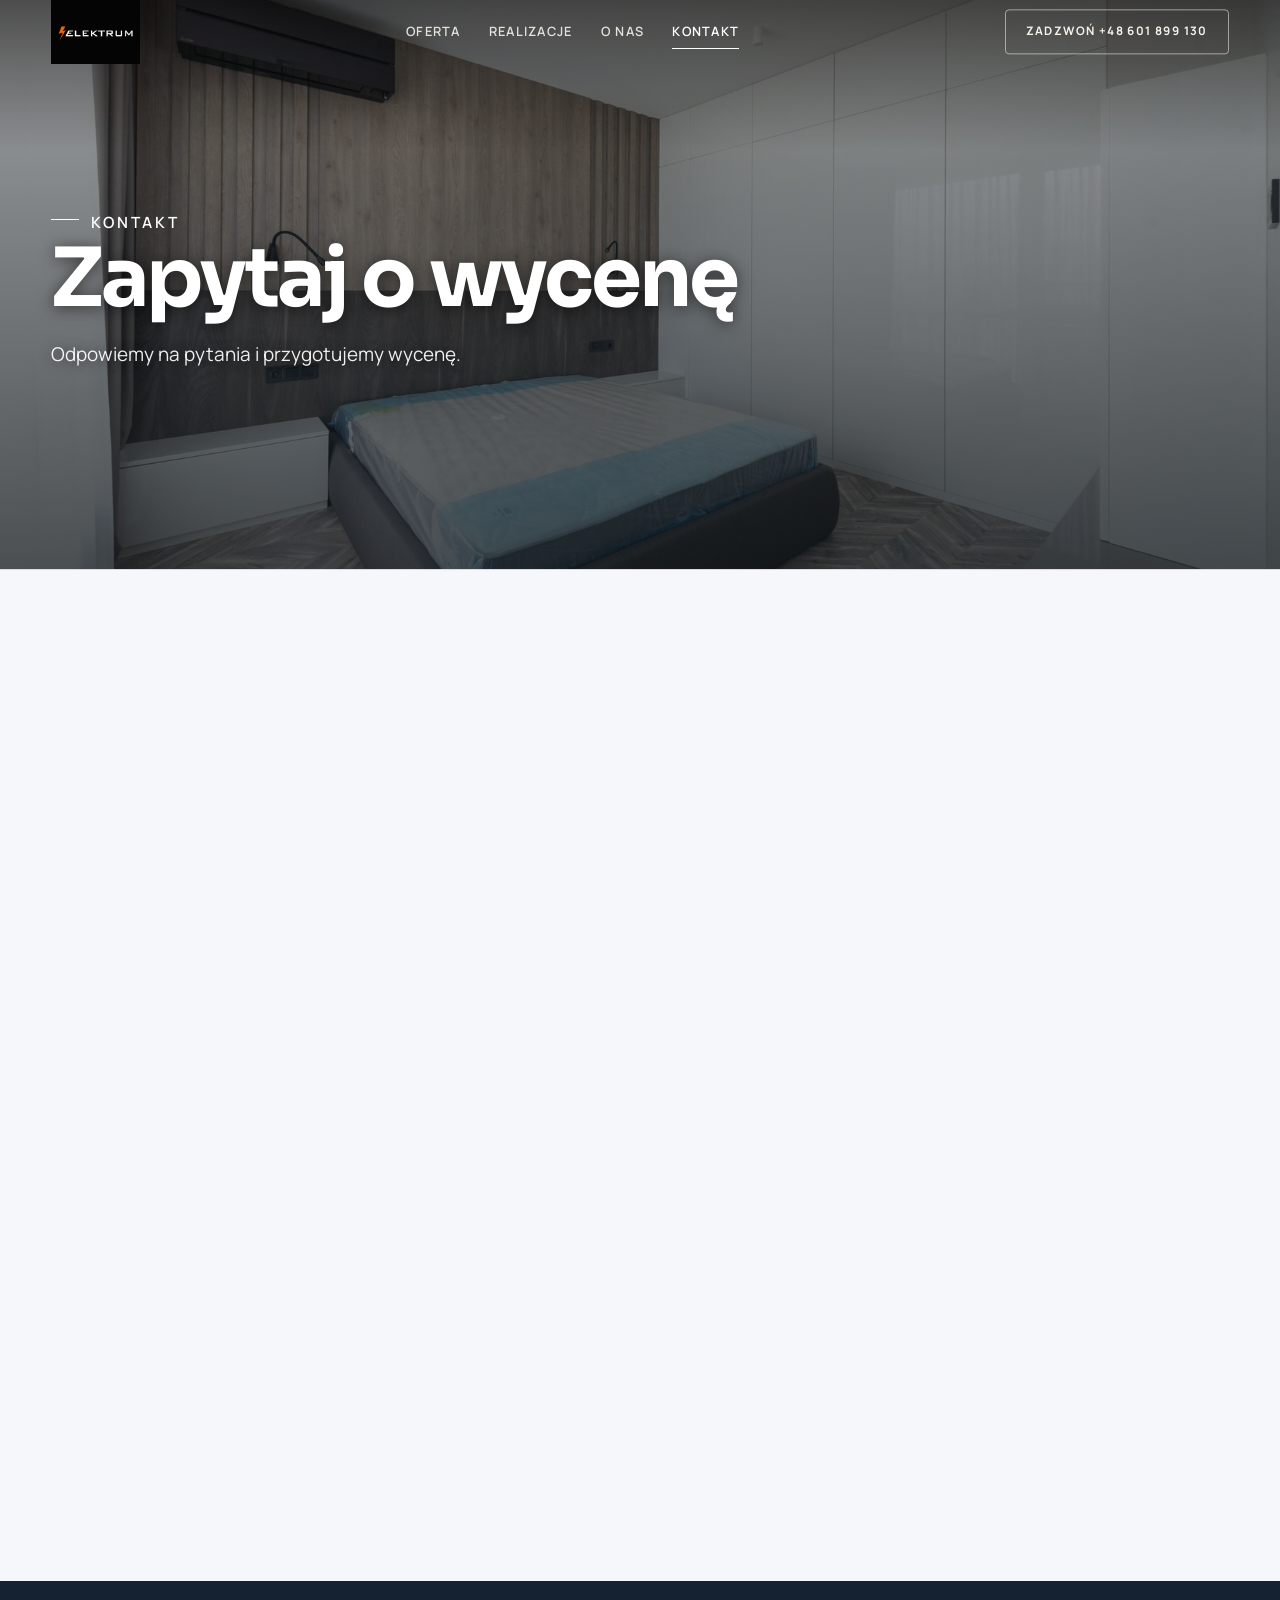
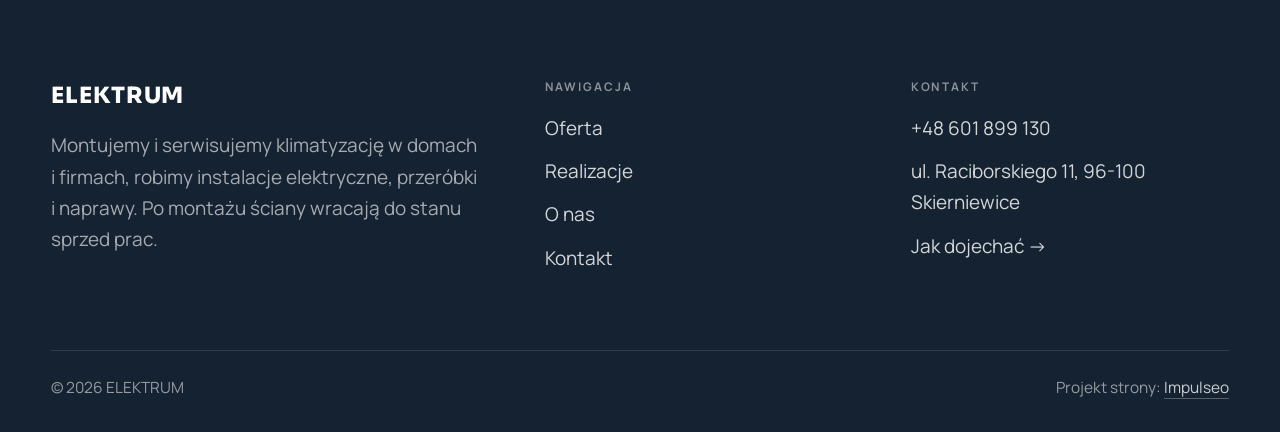
==== kontakt.html @ 2ae84f82 "Strona demo: elektrum" ====
<!DOCTYPE html>
<html lang="pl">
<head>
<meta charset="UTF-8">
<meta name="viewport" content="width=device-width, initial-scale=1.0">
<title>Kontakt - ELEKTRUM</title>
<meta name="description" content="Kontakt ELEKTRUM - ul. Raciborskiego 11, 96-100 Skierniewice">
<link rel="canonical" href="https://kris20032.github.io/elektrum/kontakt.html">
<meta name="robots" content="noindex, nofollow">
<meta property="og:type" content="website">
<meta property="og:locale" content="pl_PL">
<meta property="og:site_name" content="ELEKTRUM">
<meta property="og:title" content="Kontakt - ELEKTRUM">
<meta property="og:description" content="Kontakt ELEKTRUM - ul. Raciborskiego 11, 96-100 Skierniewice">
<meta property="og:url" content="https://kris20032.github.io/elektrum/kontakt.html">
<meta property="og:image" content="https://kris20032.github.io/elektrum/img/og.jpg">
<meta property="og:image:width" content="1200">
<meta property="og:image:height" content="630">
<meta name="twitter:card" content="summary_large_image">
<link rel="preconnect" href="https://fonts.googleapis.com">
<link rel="preconnect" href="https://fonts.gstatic.com" crossorigin>
<link href="https://fonts.googleapis.com/css2?family=Sora:wght@600;700;800&family=Manrope:wght@400;500;600&display=swap" rel="stylesheet">
<link rel="stylesheet" href="assets/styles.css?v=295d6cc1">
</head>
<body>

<header class="nav">
  <div class="wrap nav-inner">
    <a class="brand brand-has-logo" href="index.html"><img class="brand-logo" src="img/logo.png" alt="ELEKTRUM" width="558" height="400" decoding="async"></a>
    <nav class="nav-links">
      <a href="oferta.html">Oferta</a>
      <a href="realizacje.html">Realizacje</a>
      <a href="o-nas.html">O nas</a>
      <a href="kontakt.html" class="active" aria-current="page">Kontakt</a>
      <a href="tel:+48601899130" class="btn btn-accent">Zadzwoń +48 601 899 130</a>
    </nav>
    <button class="nav-toggle" aria-label="Menu"><span></span><span></span><span></span></button>
  </div>
</header>

<main>
<section class="pagehead">
  <img src="img/g7.jpg" alt="ELEKTRUM - Zapytaj o wycenę" width="1800" height="1201" decoding="async">
  <div class="wrap">
    <span class="eyebrow">Kontakt</span>
    <h1>Zapytaj o wycenę</h1>
    <p>Odpowiemy na pytania i przygotujemy wycenę.</p>
  </div>
</section>
<section>
  <div class="wrap contact-grid">
    <div class="reveal">
      <span class="eyebrow">Dane kontaktowe</span>
      <h2 style="margin:var(--space-4) 0 var(--space-6)">ELEKTRUM</h2>
      <div class="info-list">
        <div class="info-row"><div class="ic"><svg class="ico-tel" width="16" height="16" viewBox="0 0 24 24" fill="none" aria-hidden="true"><path d="M6.6 10.8a15.5 15.5 0 0 0 6.6 6.6l2.2-2.2a1 1 0 0 1 1-.24 11.4 11.4 0 0 0 3.6.58 1 1 0 0 1 1 1V20a1 1 0 0 1-1 1A17 17 0 0 1 3 4a1 1 0 0 1 1-1h3.5a1 1 0 0 1 1 1c0 1.25.2 2.46.58 3.6a1 1 0 0 1-.25 1l-2.23 2.2Z" fill="currentColor"/></svg></div><div><div class="lbl">Telefon</div><a class="val" href="tel:+48601899130">+48 601 899 130</a></div></div>
        <div class="info-row"><div class="ic"><svg class="ico-pin" width="16" height="16" viewBox="0 0 24 24" fill="none" aria-hidden="true"><path d="M12 21s7-6.1 7-11.5A7 7 0 0 0 5 9.5C5 14.9 12 21 12 21Z" stroke="currentColor" stroke-width="1.6" fill="none"/><circle cx="12" cy="9.5" r="2.4" fill="currentColor"/></svg></div><div><div class="lbl">Adres</div><div class="val">ul. Raciborskiego 11, 96-100 Skierniewice</div></div></div>
      </div>
    </div>
    <div class="reveal">
      <div class="form">
        <h3 style="margin-bottom:var(--space-4)">Najszybciej telefonicznie</h3>
        <p class="muted" style="margin-bottom:var(--space-5)">Zadzwoń, opisz pomysł, a my powiemy, co i jak. Bez zobowiązań.</p>
        <a href="tel:+48601899130" class="btn btn-accent" style="justify-content:center">Zadzwoń: +48 601 899 130 <span class="arr">→</span></a>
      </div>
    </div>
  </div>
</section>
<section style="padding-top:0">
  <div class="wrap reveal">
    <iframe class="map" title="ELEKTRUM - Skierniewice" src="https://maps.google.com/maps?q=51.9411383%2C20.1467806&z=15&output=embed" loading="lazy" referrerpolicy="no-referrer-when-downgrade"></iframe>
  </div>
</section>
</main>

<footer>
  <div class="wrap">
    <div class="foot-grid">
      <div class="foot-brand">
        <div class="name">ELEKTRUM</div>
        <p>Montujemy i serwisujemy klimatyzację w domach i firmach, robimy instalacje elektryczne, przeróbki i naprawy. Po montażu ściany wracają do stanu sprzed prac.</p>
      </div>
      <div class="foot-col">
        <h4>Nawigacja</h4>
        <a href="oferta.html">Oferta</a>
        <a href="realizacje.html">Realizacje</a>
        <a href="o-nas.html">O nas</a>
        <a href="kontakt.html">Kontakt</a>
      </div>
      <div class="foot-col">
        <h4>Kontakt</h4>
        <a href="tel:+48601899130">+48 601 899 130</a>
        <p>ul. Raciborskiego 11, 96-100 Skierniewice</p>
        <a href="https://maps.google.com/?cid=10066918121127528012&g_mp=CiVnb29nbGUubWFwcy5wbGFjZXMudjEuUGxhY2VzLkdldFBsYWNlEAIYBCAA" target="_blank" rel="noopener">Jak dojechać →</a>
      </div>
    </div>
    <div class="foot-bot">
      <span>© 2026 ELEKTRUM</span>
      <span>Projekt strony: <a class="foot-credit" href="https://impulseo.pl" target="_blank" rel="noopener">Impulseo</a></span>
    </div>
  </div>
</footer>
<div class="sticky-call"><a class="sc-call" href="tel:+48601899130"><svg class="ico-tel" width="16" height="16" viewBox="0 0 24 24" fill="none" aria-hidden="true"><path d="M6.6 10.8a15.5 15.5 0 0 0 6.6 6.6l2.2-2.2a1 1 0 0 1 1-.24 11.4 11.4 0 0 0 3.6.58 1 1 0 0 1 1 1V20a1 1 0 0 1-1 1A17 17 0 0 1 3 4a1 1 0 0 1 1-1h3.5a1 1 0 0 1 1 1c0 1.25.2 2.46.58 3.6a1 1 0 0 1-.25 1l-2.23 2.2Z" fill="currentColor"/></svg> Zadzwoń</a><a class="sc-quote" href="kontakt.html">Umów wycenę</a></div>
<div class="demo-wazne" data-do="2026-10-22" data-cykl="3" hidden><svg class="dw-ico" width="13" height="13" viewBox="0 0 24 24" fill="none" aria-hidden="true"><circle cx="12" cy="12" r="8.6" stroke="currentColor" stroke-width="1.8"/><path d="M12 7.2V12l3.3 2" stroke="currentColor" stroke-width="1.8" stroke-linecap="round"/></svg><span class="dw-txt"></span></div>

<script src="assets/main.js"></script>
</body>
</html>
---- assets/styles.css ----
/* ============================================================
   STOLBASZ — premium, architektoniczny B2B fit-out
   Jasna paleta, zero brązu. System wg premium-web-craft.
   Projekt strony: Impulseo (impulseo.pl)
   ============================================================ */

:root{
  /* PALETA — jasna, architektoniczna, chłodna */
  --paper:#f5f7fa;          /* główne tło */
  --paper-2:#e7edf3;        /* sekcje alternatywne (chłodny jasny szary) */
  --paper-3:#e7edf3;        /* delikatne wypełnienia */
  --ink:#142231;            /* tekst główny — chłodny grafit */
  --ink-soft:#2c3e52;       /* nagłówki drugorzędne */
  --muted:#697785;          /* tekst poboczny */
  --line:rgba(20,34,49,.12);/* hairline */
  --accent:#e8a00c;         /* stonowany petrol-slate — jedyny akcent */
  --accent-d:#c47f06;
  --accent-soft:rgba(232,160,12,.10);
  --dark:#142231;           /* sekcje ciemne (stopka/CTA) */

  /* HOVER ZDJĘĆ — JEDEN standard dla całego silnika (decyzja K. 04.08.2026, artefakt z wariantami).
     AKTUALNE (K.+Szymon 09.08.2026, wybór z artefaktu 6 wariantów): zoom 1.05 przy 1.4s -
     przy tak długim czasie mocniejszy kadr NIE skacze, tylko „oddycha". Poprzedni standard
     (1.02 / .55s z 04.08) odbierany jako dynamiczny i szybki.
     Spoczynek lekko przygaszony, ale TYLKO tam, gdzie jest mysz (@media hover:hover) —
     na telefonie zdjęcia zostają w pełnej jasności. */
  --img-zoom:1.05;                   /* K.+Szymon 09.08: wariant F z artefaktu porównawczego */
  --img-rest:brightness(.95) saturate(.99);
  --img-hot:brightness(1.06) saturate(1.05);
  --img-dur:1.4s;                    /* K.+Szymon 09.08 (wariant F): powoli = elegancko */
  --img-ease:cubic-bezier(.16,.84,.44,1);  /* miękki ogon, efekt „oddychania" */

  /* ODSTĘPY — skala 4/8 */
  --space-1:4px; --space-2:8px; --space-3:12px; --space-4:16px; --space-5:24px;
  --space-6:32px; --space-7:48px; --space-8:64px; --space-9:96px; --space-10:128px;

  /* TYPOGRAFIA — fluid clamp() (skala podbita 16.07.2026: większe, czytelniejsze litery — uwaga Adama) */
  --text-sm:clamp(.9rem,.87rem + .12vw,1rem);
  --text-base:clamp(1.08rem,1.04rem + .18vw,1.2rem);
  --text-lg:clamp(1.24rem,1.15rem + .34vw,1.44rem);
  --text-h3:clamp(1.34rem,1.22rem + .55vw,1.66rem);
  --text-h2:clamp(2.1rem,1.66rem + 2.1vw,3.1rem);
  --text-h1:clamp(2.9rem,2.1rem + 4vw,5.1rem);

  /* PROMIENIE — architektoniczne, raczej ostre */
  --r-sm:3px; --r-md:6px; --r-lg:10px;

  /* RUCH */
  --ease:cubic-bezier(.25,.46,.45,.94); --dur:.24s;

  /* CIENIE — miękkie, warstwowe */
  --sh-sm:0 1px 2px rgba(16,24,32,.04), 0 2px 8px rgba(16,24,32,.05);
  --sh-md:0 2px 6px rgba(16,24,32,.05), 0 12px 28px -8px rgba(16,24,32,.12);
  --sh-lg:0 6px 14px rgba(16,24,32,.07), 0 26px 56px -18px rgba(16,24,32,.22);

  --hairline:1px solid var(--line);

  --font-display:'Sora','Manrope',sans-serif;
  --font-body:'Manrope',sans-serif;
}

*{box-sizing:border-box;margin:0;padding:0}
html{scroll-behavior:smooth}
body{
  font-family:var(--font-body);
  font-size:var(--text-base);
  line-height:1.65;
  color:var(--ink);
  background:var(--paper);
  -webkit-font-smoothing:antialiased;
  text-rendering:optimizeLegibility;
}
img{max-width:100%;height:auto;display:block}  /* height:auto = width/height z atrybutów trzyma proporcje (TOP#12) */
a{color:inherit;text-decoration:none}

.wrap{width:min(92%,1180px);margin-inline:auto}
section{padding-block:clamp(52px,6.5vw,96px)}

h1,h2,h3{font-family:var(--font-display);font-weight:700;line-height:1.08;letter-spacing:-.02em;color:var(--ink)}
h1{font-size:var(--text-h1);letter-spacing:-.035em}
h2{font-size:var(--text-h2);letter-spacing:-.025em}
h3{font-size:var(--text-h3)}
/* MIARA — długość wiersza. WCAG 2.2 SC 1.4.8: max 80 znaków; Butterick: 45–90.
   68ch daje realnie 72–78 znaków polskiego tekstu, czyli z zapasem pod granicą.
   Wcześniej limit miał TYLKO <p> — <li>, <blockquote> i <dd> nie miały żadnego,
   i to jedyny powód, dla którego 23 bloki na dwóch oddanych stronach jadą po
   83–106 znaków w wierszu (pomiar 07.08.2026, bramka `miara`).
   ⚠️ Listy i definicje ograniczamy TYLKO bez klasy: `ul`/`ol` z klasą to u nas
   układ (siatki kafli, menu), a nie tekst ciągły — tam miarę wyznacza układ. */
/* 60ch, nie 68ch (K. 10.08): po zmianie fontów na węższe kroje (DM Sans i spółka)
   w 68ch mieściło się ~90 znaków - bramka pikselowa słusznie zgłaszała przekroczenie
   granicy 80. Pomiar na żywej przeglądarce: 60ch = 90 znaków, 53ch = ~78 znaków, czyli normę WCAG 1.4.8. */
:root{ --miara:53ch }
p{max-width:min(100%,var(--miara))}
blockquote,
ul:not([class])>li, ol:not([class])>li,
dl:not([class])>dd{max-width:min(100%,var(--miara))}

/* ⚠️ Świadomie BEZ wyjątku `.tile p,.card p,.svc p{max-width:none}`, choć nasuwa się sam:
   te akapity BYŁY już ograniczone (stare `p{max-width:65ch}`), więc „wyjątek" nie odblokowałby
   niczego nowego — tylko ROZLUŹNIŁ stan sprzed zmiany na wszystkich demach naraz.
   `figcaption` żadna z reguł wyżej nie dotyczy, więc też nie potrzebuje zwolnienia. */

/* ŁAMANIE. `balance` wyrównuje długości wierszy w nagłówku, `pretty` pilnuje ostatniego
   wiersza akapitu, żeby nie został w nim jeden wyraz. Obsługiwane od Chrome 117 /
   Safari 17.5; starsze przeglądarki po prostu ignorują tę własność.
   `text-wrap:pretty` nie występowało dotąd ANI RAZ w silniku ani w repo klientów. */
h1,h2,h3,.lead,.lede{text-wrap:balance}
p,li,blockquote,dd{text-wrap:pretty}

.eyebrow{
  font-family:var(--font-body);
  font-size:var(--text-sm);
  font-weight:600;
  letter-spacing:.18em;
  text-transform:uppercase;
  color:var(--accent);
  display:inline-flex;align-items:center;gap:var(--space-3);
}
/* flex:none + margin-top = kreska trzyma się PIERWSZEJ linii. Wcześniej align-items:center
   centrowało ją względem całego bloku i przy zawinięciu (długi kicker typu
   „…WNĘTRZ · LESZNO · OD 2019") druga linia lądowała z brzydkim wcięciem. */
.eyebrow{align-items:flex-start}
.eyebrow>*,.eyebrow{text-wrap:balance}   /* dlugi kicker lamal sie na sierote typu samo „2019" w drugiej linii */
.eyebrow::before{content:"";width:28px;height:1px;background:var(--accent);display:inline-block;flex:none;margin-top:.62em}

.muted{color:var(--muted)}
.lead{font-size:var(--text-lg);line-height:1.55;color:var(--ink-soft);max-width:50ch}

/* ---------- BUTTONS ---------- */
.btn{
  display:inline-flex;align-items:center;gap:var(--space-2);
  font-weight:600;font-size:var(--text-sm);letter-spacing:.02em;
  padding:var(--space-4) var(--space-6);
  border-radius:var(--r-sm);
  transition:transform var(--dur) var(--ease),box-shadow var(--dur) var(--ease),background var(--dur) var(--ease);
  cursor:pointer;border:1px solid transparent;
}
.btn-accent{background:var(--accent);color:#fff;box-shadow:var(--sh-sm)}
.btn-accent:hover{background:var(--accent-d);transform:translateY(-2px);box-shadow:var(--sh-md)}
.btn-accent:active{transform:translateY(0);box-shadow:var(--sh-sm)}
.btn-ghost{background:transparent;color:var(--ink);border-color:var(--line)}
.btn-ghost:hover{border-color:var(--accent);color:var(--accent);transform:translateY(-2px)}
.btn-light{background:#fff;color:var(--ink);box-shadow:var(--sh-sm)}
.btn-light:hover{transform:translateY(-2px);box-shadow:var(--sh-md)}
.btn .arr{transition:transform var(--dur) var(--ease)}
.btn:hover .arr{transform:translateX(4px)}

/* ---------- NAV ---------- */
.nav{
  position:sticky;top:0;z-index:50;
  background:color-mix(in srgb,var(--paper) 88%,transparent);
  backdrop-filter:saturate(140%) blur(10px);
  border-bottom:var(--hairline);
}
.nav-inner{display:flex;align-items:center;justify-content:space-between;gap:var(--space-5);height:72px}
/* ANTY-NACHODZENIE (K. 05.08.2026): długa nazwa firmy + przycisk z pełnym numerem nie mieściły się w pasku
   i flex ściskał linki PONIŻEJ ich treści - "Kontakt" wchodził na ramkę "Zadzwoń +48 ...". Teraz ustępuje
   nazwa marki (skrót wielokropkiem), a menu i przycisk nigdy się nie kurczą ani nie zachodzą na siebie. */
.brand{display:flex;flex-direction:column;line-height:1;min-width:0;flex:0 1 auto}
.brand .name{font-family:var(--font-display);font-weight:800;font-size:1.35rem;letter-spacing:.04em;white-space:nowrap;overflow:hidden;text-overflow:ellipsis}
.brand .sub{font-size:.62rem;letter-spacing:.34em;text-transform:uppercase;color:var(--muted);margin-top:5px;white-space:nowrap;overflow:hidden;text-overflow:ellipsis}
.nav-links{display:flex;align-items:center;gap:var(--space-6);flex:0 0 auto}
.nav-links a{font-size:var(--text-sm);font-weight:500;color:var(--ink-soft);position:relative;padding-block:4px;white-space:nowrap;transition:color var(--dur) var(--ease)}
.nav-links a::after{content:"";position:absolute;left:0;bottom:0;width:0;height:1.5px;background:var(--accent);transition:width var(--dur) var(--ease)}
.nav-links a:hover,.nav-links a.active{color:var(--ink)}
.nav-links a:hover::after,.nav-links a.active::after{width:100%}
.nav-links .btn{padding:var(--space-2) var(--space-5)}
/* przyciski w nav: właściwy kolor (przebij .nav-links a) + bez podkreślenia */
.nav-links a.btn-accent{color:#fff}
.nav-links a.btn-ghost,.nav-links a.btn-light{color:var(--ink)}
/* CTA w pasku: NIE podkreślenie spod linków menu, ale ten sam przelatujący błysk,
   co na wszystkich innych przyciskach (zgłoszenie K. 13.08.2026 - „na hero jest efekt
   światła przechodzącego przez przycisk, na navbarze go nie ma, a mają być identyczne").
   Reguła `.nav-links a::after` jest silniejsza od `.btn::after`, więc trzeba jej
   geometrię wyzerować i wpisać połysk z nazwy - samo `display:none` gasiło efekt. */
.nav-links a.btn::after{
  display:block;content:"";position:absolute;inset:0;z-index:-1;pointer-events:none;
  width:auto;height:auto;border-radius:inherit;   /* kasuje geometrię podkreślenia (width:0;height:1.5px) */
  background:linear-gradient(100deg,transparent 32%,rgba(255,255,255,.20) 50%,transparent 68%);
  translate:-120% 0}
@media (prefers-reduced-motion:no-preference){
  .nav-links a.btn:hover::after{translate:120% 0;transition:translate .75s var(--mt-ease,cubic-bezier(.16,.84,.44,1))}
}
.nav-toggle{display:none;background:none;border:none;cursor:pointer;flex-direction:column;gap:5px;padding:8px}
.nav-toggle span{width:24px;height:2px;background:var(--ink);transition:var(--dur)}
/* Ciasny zakres MIĘDZY menu mobilnym a pełnym pulpitem: zbijamy odstępy i nazwę marki,
   żeby wszystko zmieściło się naturalnie, zanim w ogóle dojdzie do skracania wielokropkiem. */
@media(max-width:1280px) and (min-width:921px){
  .nav-links{gap:var(--space-4)}
  .nav-links .btn{padding:var(--space-2) var(--space-4)}
  .brand .name{font-size:1.15rem}
}

/* ---------- HERO (split) ---------- */
.hero{position:relative;overflow:hidden;border-bottom:var(--hairline)}
.hero-grid{display:grid;grid-template-columns:1.05fr .95fr;gap:clamp(24px,4vw,60px);align-items:center;
  padding-block:clamp(36px,4.5vw,64px)}
.hero-copy .eyebrow{margin-bottom:var(--space-5)}
.hero-copy h1{margin-bottom:var(--space-5)}
.hero-copy .lead{margin-bottom:var(--space-7)}
.hero-actions{display:flex;flex-wrap:wrap;gap:var(--space-4)}
.hero-art{position:relative;aspect-ratio:4/3;border-radius:var(--r-lg);overflow:hidden;box-shadow:var(--sh-lg)}
.hero-art img{width:100%;height:100%;object-fit:cover}
.hero-art::after{content:"";position:absolute;inset:0;background:linear-gradient(180deg,transparent 55%,rgba(18,24,28,.28))}
.hero-badge{position:absolute;left:var(--space-5);bottom:var(--space-5);z-index:2;
  background:rgba(252,252,251,.94);backdrop-filter:blur(4px);
  border-radius:var(--r-md);padding:var(--space-4) var(--space-5);box-shadow:var(--sh-md);max-width:78%}
.hero-badge strong{display:block;font-family:var(--font-display);font-size:1rem;letter-spacing:-.01em}
.hero-badge span{font-size:var(--text-sm);color:var(--muted)}

/* ---------- HERO duży / kinowy (strona główna) ---------- */
.hero-cine{position:relative;min-height:clamp(560px,82vh,840px);min-height:clamp(560px,82svh,840px);display:flex;align-items:center;overflow:hidden;border-bottom:var(--hairline)}
.hero-cine>img{position:absolute;inset:0;width:100%;height:100%;object-fit:cover;z-index:0}
.hero-cine::after{content:"";position:absolute;inset:0;z-index:1;
  background:linear-gradient(95deg,rgba(13,18,23,.86) 0%,rgba(13,18,23,.64) 32%,rgba(13,18,23,.24) 62%,rgba(13,18,23,.04) 100%)}
.hero-cine .wrap{position:relative;z-index:2;padding-block:var(--space-8)}
.hero-cine .hero-copy{max-width:660px}
.hero-cine .eyebrow{color:#fff;margin-bottom:var(--space-5)}
.hero-cine .eyebrow::before{background:#fff}
.hero-cine h1{color:#fff;margin-bottom:var(--space-5);font-size:clamp(2.9rem,2rem + 4.4vw,5.2rem);text-wrap:balance}
.hero-cine .lead{color:rgba(255,255,255,.92);max-width:48ch;margin-bottom:var(--space-7)}
.hero-cine .hero-actions{display:flex;flex-wrap:wrap;gap:var(--space-4)}
/* NISKIE OKNO (laptop z dokiem i paskami przeglądarki ma ~700-780 px wysokości widoku):
   H1 do 5.2rem + długi lead nie mieściły się i przyciski wypadały POD krawędź ekranu -
   klient widział stronę bez ani jednego CTA. Skalujemy w dół, zamiast przycinać treść. */
@media(min-width:821px) and (max-height:820px){
  .hero-cine{min-height:clamp(520px,94svh,780px)}
  .hero-cine .wrap{padding-block:var(--space-6)}
  .hero-cine h1{font-size:clamp(2.2rem,1.5rem + 2.6vw,3.6rem);margin-bottom:var(--space-4)}
  .hero-cine .eyebrow{margin-bottom:var(--space-4)}
  .hero-cine .lead{margin-bottom:var(--space-5);max-width:44ch}
}
@media(max-width:680px){
  .hero-cine{min-height:clamp(520px,76vh,640px);min-height:clamp(520px,76svh,640px);align-items:flex-end}
  .hero-cine::after{background:linear-gradient(0deg,rgba(13,18,23,.9) 6%,rgba(13,18,23,.45) 55%,rgba(13,18,23,.25) 100%)}
  .hero-cine .wrap{padding-bottom:var(--space-9)}
  /* TELEFON (~90% oglądających): lead potrafił zająć 8 linii i zepchnąć CTA poza pierwszy ekran.
     Zwężamy interlinię i skalę - treści nie ucinamy, bo to ona sprzedaje. */
  .hero-cine .lead{font-size:.98rem;line-height:1.5;margin-bottom:var(--space-5)}
  .hero-cine .eyebrow{font-size:.72rem;letter-spacing:.13em;margin-bottom:var(--space-4)}
  .hero-cine .eyebrow::before{width:20px}
  .hero-cine h1{margin-bottom:var(--space-4)}
}

/* full-bleed hero variant (podstrony) */
.pagehead{position:relative;min-height:46vh;min-height:46svh;display:flex;align-items:flex-end;overflow:hidden;border-bottom:var(--hairline)}
.pagehead img{position:absolute;inset:0;width:100%;height:100%;object-fit:cover}
/* 10.08.2026 (decyzja K.): mocniejsze przyciemnienie + cień pod tekstem. Bramka mierzyła na
   nagłówkach podstron 3,38-3,43:1 przy wymaganych 4,5 — jasne zdjęcie (hala, śnieg, niebo)
   podchodziło pod biały tekst. Zdjęcia klientów są różne, więc kontrast musi dawać WARSTWA,
   a nie szczęśliwy dobór kadru. */
.pagehead::after{content:"";position:absolute;inset:0;background:linear-gradient(180deg,rgba(18,24,28,.40),rgba(18,24,28,.76))}
.pagehead .wrap{position:relative;z-index:2;padding-block:var(--space-9);color:#fff}
.pagehead h1{color:#fff;max-width:18ch;text-shadow:0 2px 16px rgba(0,0,0,.55)}
.pagehead .eyebrow{color:#fff}
.pagehead .eyebrow::before{background:#fff}
.pagehead p{color:rgba(255,255,255,.92);margin-top:var(--space-4);max-width:54ch;text-shadow:0 1px 12px rgba(0,0,0,.5)}

/* ---------- STRIP (pasek skrótów / liczby) ---------- */
.strip{background:var(--dark);color:#fff}
/* PASEK HASEŁ — standard 04.08.2026 (decyzja K.): 5 haseł w JEDNYM rzędzie, tekst WYŚRODKOWANY,
   węższe marginesy boczne niż reszta strony (pasek ma iść szerzej), równe wysokości kolumn. */
.strip .wrap{width:min(96%,1440px);display:grid;grid-template-columns:repeat(5,1fr);
  gap:var(--space-5);padding-block:var(--space-7);align-items:stretch}
.strip .item .k{font-family:var(--font-display);font-size:clamp(1.05rem,.82rem + .85vw,1.55rem);
  font-weight:800;letter-spacing:-.02em;color:#fff;line-height:1.18;text-wrap:balance}
.strip .item .v{font-size:var(--text-sm);color:rgba(255,255,255,.66);margin-top:var(--space-2);line-height:1.4}
.strip .item{border-left:2px solid var(--accent);padding-inline:var(--space-4);
  text-align:center;display:flex;flex-direction:column;justify-content:center}
/* liczba kolumn = liczba haseł, żeby ostatnie nie zostawało samo w drugim rzędzie.
   Klasę n-N nadaje multipage.py; domyślnie (bez klasy) pasek jest 5-kolumnowy. */
.strip.n-2 .wrap{grid-template-columns:repeat(2,1fr)}
.strip.n-3 .wrap{grid-template-columns:repeat(3,1fr)}
.strip.n-4 .wrap{grid-template-columns:repeat(4,1fr);gap:var(--space-6)}
.strip.n-4 .item .k{font-size:clamp(1.3rem,1rem + 1.1vw,2rem)}
.strip.n-6 .wrap{grid-template-columns:repeat(6,1fr);gap:var(--space-4)}
.strip.n-6 .item .k{font-size:clamp(.98rem,.8rem + .7vw,1.35rem)}
/* równe łamanie: zamiast "długa linia + jedno słowo" obie linie zbliżonej długości */
.strip .item .k{text-wrap:balance}

/* ---------- SECTION HEAD ---------- */
.head{max-width:48rem;margin-bottom:var(--space-8)}
.head.center{margin-inline:auto;text-align:center}
.head .eyebrow{margin-bottom:var(--space-4)}
.head h2{margin-bottom:var(--space-4)}
.head p{color:var(--muted);font-size:var(--text-lg);line-height:1.55}
.head.center p{margin-inline:auto}

/* ---------- INTRO SPLIT ---------- */
.split{display:grid;grid-template-columns:.92fr 1.08fr;gap:clamp(28px,5vw,80px);align-items:center}
.split.rev{grid-template-columns:1.08fr .92fr}
.split.rev .split-art{order:-1}
.split-art{position:relative;aspect-ratio:5/4;border-radius:var(--r-lg);overflow:hidden;box-shadow:var(--sh-lg)}
.split-art img{width:100%;height:100%;object-fit:cover}
.split-copy h2{margin-bottom:var(--space-5)}
.split-copy p+p{margin-top:var(--space-4)}
.split-copy .btn{margin-top:var(--space-6)}

/* ---------- SERVICES (zakres) ---------- */
.svc-grid{display:grid;grid-template-columns:repeat(auto-fit,minmax(280px,1fr));gap:var(--space-5)}
.svc{background:#fff;border:var(--hairline);border-radius:var(--r-md);padding:var(--space-7) var(--space-6);
  transition:transform var(--dur) var(--ease),box-shadow var(--dur) var(--ease),border-color var(--dur) var(--ease);
  position:relative;overflow:hidden}
.svc::before{content:"";position:absolute;left:0;top:0;width:3px;height:0;background:var(--accent);transition:height var(--dur) var(--ease)}
.svc:hover{transform:translateY(-4px);box-shadow:var(--sh-md);border-color:transparent}
.svc:hover::before{height:100%}
.svc .ic{font-family:var(--font-display);font-size:.8rem;font-weight:700;letter-spacing:.12em;color:var(--accent);margin-bottom:var(--space-4)}
.svc h3{margin-bottom:var(--space-3);font-size:1.22rem}
.svc p{color:var(--muted);font-size:var(--text-base);line-height:1.6}

/* big detailed service rows */
.svc-row{display:grid;grid-template-columns:.8fr 1.2fr;gap:clamp(20px,4vw,60px);align-items:center;padding-block:var(--space-8)}
.svc-row+.svc-row{border-top:var(--hairline)}
.svc-row.rev{grid-template-columns:1.2fr .8fr}
/* Naprzemienny układ wierszy oferty: co drugi wiersz ma zdjęcie po PRAWEJ.
   Było `order:-1` — martwy kod, bo zdjęcie i tak jest pierwszym dzieckiem w HTML,
   więc wszystkie wiersze wyglądały identycznie (zdjęcie zawsze z lewej), a `rev`
   zmieniało tylko szerokość kolumn. Znalezione 29.07.2026 przy różnicowaniu kierunków
   animacji (pomiar pozycji: art.mid 390/502 przy row.mid 756 — zawsze lewa strona). */
.svc-row.rev .svc-row-art{order:2}
.svc-row-art{aspect-ratio:4/3;border-radius:var(--r-md);overflow:hidden;box-shadow:var(--sh-md)}
.svc-row-art img{width:100%;height:100%;object-fit:cover}
.svc-row h3{font-size:1.5rem;margin-bottom:var(--space-4)}
.svc-row .num{font-family:var(--font-display);font-size:.85rem;font-weight:700;letter-spacing:.14em;color:var(--accent);display:block;margin-bottom:var(--space-3)}
.svc-row ul{list-style:none;margin-top:var(--space-4);display:flex;flex-direction:column;gap:var(--space-2)}
.svc-row li{position:relative;padding-left:var(--space-5);color:var(--muted);font-size:var(--text-base)}
.svc-row li::before{content:"";position:absolute;left:0;top:.62em;width:8px;height:1px;background:var(--accent)}

/* ---------- GALLERY (realizacje) ---------- */
.gallery{display:grid;grid-template-columns:repeat(12,1fr);gap:var(--space-4);grid-auto-rows:200px}
/* GALERIA MASONRY — pionowe zdjęcia (portrety beauty/wellness) bez przycinania: kolumny, height auto */
.gallery-masonry{column-count:3;column-gap:var(--space-4)}
@media(max-width:900px){.gallery-masonry{column-count:2}}
@media(max-width:560px){.gallery-masonry{column-count:1}}
.gallery-masonry .m-tile{break-inside:avoid;margin:0 0 var(--space-4);padding:0;position:relative;overflow:hidden;border-radius:var(--r-md);border:1px solid var(--line)}
.gallery-masonry .m-tile img{width:100%;height:auto;display:block}
.gallery-masonry .m-tile .cap{position:absolute;left:0;right:0;bottom:0;padding:var(--space-4);color:#fff;background:linear-gradient(0deg,rgba(0,0,0,.55),transparent);font-size:var(--text-sm)}
.gallery-masonry .m-tile .cap small{display:block;font-weight:400;opacity:.78;letter-spacing:.04em;text-transform:uppercase;font-size:.66rem;margin-top:3px}
.tile{position:relative;overflow:hidden;border-radius:var(--r-md);box-shadow:var(--sh-sm);
  transition:transform var(--dur) var(--ease),box-shadow var(--dur) var(--ease)}
.tile img{width:100%;height:100%;object-fit:cover;
  transition:transform var(--img-dur) var(--img-ease),filter var(--img-dur) var(--img-ease)}
.tile:hover{box-shadow:var(--sh-md)}
.tile .cap{position:absolute;left:0;right:0;bottom:0;padding:var(--space-5) var(--space-4) var(--space-4);
  /* mocniejszy spad + cien pod tekstem: na JASNYCH zdjeciach klienta (biale fronty, sciany)
     slaby gradient dawal kontrast ~1.5:1 zamiast wymaganych 3.6:1 (bramka wygladu, 10.08.2026) */
  background:linear-gradient(transparent 10%,rgba(18,24,28,.55) 40%,rgba(18,24,28,.88) 68%,rgba(18,24,28,.99));color:#fff;
  text-shadow:0 1px 2px rgba(0,0,0,.85),0 2px 10px rgba(0,0,0,.55);
  font-size:var(--text-sm);font-weight:600;letter-spacing:.01em;
  opacity:0;transform:translateY(8px);transition:var(--dur) var(--ease)}
.tile:hover .cap{opacity:1;transform:translateY(0)}
.tile .cap small{display:block;font-weight:400;opacity:.78;letter-spacing:.04em;text-transform:uppercase;font-size:.66rem;margin-top:3px}
/* bento spans */
.t-wide{grid-column:span 6}
.t-tall{grid-column:span 6;grid-row:span 2}
.t-std{grid-column:span 6}
.t-third{grid-column:span 4}
.t-two3{grid-column:span 8}

/* ---------- TRUST / WIARYGODNOŚĆ ---------- */
.trust{background:var(--paper-2)}
.trust-grid{display:grid;grid-template-columns:repeat(auto-fit,minmax(240px,1fr));gap:var(--space-5);margin-top:var(--space-7)}
.trust-card{background:#fff;border-radius:var(--r-md);padding:var(--space-7) var(--space-6);box-shadow:var(--sh-sm);border-top:3px solid var(--accent)}
.trust-card .big{font-family:var(--font-display);font-size:clamp(1.8rem,1.3rem + 1.6vw,2.6rem);font-weight:800;letter-spacing:-.02em;color:var(--ink);line-height:1}
.trust-card h3{font-size:1.12rem;margin:var(--space-3) 0 var(--space-2)}
.trust-card p{color:var(--muted);font-size:var(--text-base);line-height:1.55}

/* ---------- CTA band ---------- */
.cta{background:var(--dark);color:#fff;position:relative;overflow:hidden}
/* telefon w CTA: na ciemnym tle biały (domyślnie), rodziny z JASNYM tłem CTA
   nadpisują to u siebie - wcześniej kolor siedział w stylu inline i wygrywał z rodziną. */
.cta .btn-ghost-cta{color:#fff;border-color:rgba(255,255,255,.3)}
.cta .wrap{display:grid;grid-template-columns:1.4fr .6fr;gap:var(--space-7);align-items:center;position:relative;z-index:2}
.cta h2{color:#fff;max-width:20ch}
.cta p{color:rgba(255,255,255,.74);margin-top:var(--space-4)}
.cta-actions{display:flex;flex-direction:column;gap:var(--space-3);align-items:flex-start}
.cta::before{content:"";position:absolute;right:-80px;top:-80px;width:360px;height:360px;border-radius:50%;
  background:radial-gradient(circle,var(--accent-soft),transparent 70%)}

/* ---------- CONTACT ---------- */
.contact-grid{display:grid;grid-template-columns:.85fr 1.15fr;gap:clamp(28px,4vw,56px);align-items:start}
.info-list{display:flex;flex-direction:column;gap:var(--space-2)}
.info-row{display:flex;gap:var(--space-4);align-items:flex-start;padding-block:var(--space-4);border-bottom:var(--hairline)}
.info-row .ic{flex:none;width:42px;height:42px;display:grid;place-items:center;border-radius:50%;
  background:var(--accent-soft);color:var(--accent);font-size:1.05rem}
.info-row .lbl{font-size:.72rem;letter-spacing:.14em;text-transform:uppercase;color:var(--muted)}
.info-row .val{font-weight:600;font-size:var(--text-base);margin-top:2px}
.info-row a.val:hover{color:var(--accent)}
.map{border:none;border-radius:var(--r-lg);box-shadow:var(--sh-md);width:100%;height:100%;min-height:380px;filter:grayscale(.2) contrast(1.02)}
.form{background:#fff;border:var(--hairline);border-radius:var(--r-lg);padding:clamp(24px,3vw,40px);box-shadow:var(--sh-sm)}
.form .fld{margin-bottom:var(--space-5)}
.form label{display:block;font-size:var(--text-sm);font-weight:600;margin-bottom:var(--space-2)}
.form input,.form textarea{width:100%;font-family:inherit;font-size:var(--text-base);color:var(--ink);
  padding:var(--space-4);border:var(--hairline);border-radius:var(--r-sm);background:var(--paper);transition:border-color var(--dur)}
.form input:focus,.form textarea:focus{outline:none;border-color:var(--accent);background:#fff}
.form textarea{resize:vertical;min-height:120px}
.form .note{font-size:var(--text-sm);color:var(--muted);margin-top:var(--space-3)}

/* ---------- FOOTER ---------- */
footer{background:var(--dark);color:#fff;padding-block:var(--space-9) var(--space-6)}
.foot-grid{display:grid;grid-template-columns:1.4fr 1fr 1fr;gap:var(--space-7);margin-bottom:var(--space-8)}
.foot-brand .name{font-family:var(--font-display);font-weight:800;font-size:1.4rem;letter-spacing:.04em}
.foot-brand p{color:rgba(255,255,255,.62);margin-top:var(--space-4);font-size:var(--text-base);max-width:38ch}
.foot-col h4{font-size:.74rem;letter-spacing:.16em;text-transform:uppercase;color:rgba(255,255,255,.5);margin-bottom:var(--space-4)}
.foot-col a,.foot-col p{display:block;color:rgba(255,255,255,.82);font-size:var(--text-base);margin-bottom:var(--space-3)}
.foot-col a:hover{color:#fff}
.foot-bot{border-top:1px solid rgba(255,255,255,.12);padding-top:var(--space-5);display:flex;justify-content:space-between;flex-wrap:wrap;gap:var(--space-3);
  font-size:var(--text-sm);color:rgba(255,255,255,.55)}
.foot-bot a:hover{color:#fff}
/* Podpis w stopce = klikalny link do impulseo.pl (31.07.2026). Ma być WIDOCZNIE klikalny,
   ale nie krzyczeć - stąd sam kolor jaśniejszy + delikatne podkreślenie na najeździe. */
.foot-bot a.foot-credit{color:rgba(255,255,255,.78);text-decoration:none;border-bottom:1px solid rgba(255,255,255,.28)}
.foot-bot a.foot-credit:hover{color:#fff;border-bottom-color:#fff}

/* ---------- REVEAL ---------- */
.reveal{opacity:0;transform:translateY(22px);transition:opacity .6s var(--ease),transform .6s var(--ease)}
.reveal.in{opacity:1;transform:none}

/* ---------- RESPONSIVE ---------- */
@media(max-width:920px){
  .hero-grid,.split,.split.rev,.svc-row,.svc-row.rev,.cta .wrap,.contact-grid,.foot-grid{grid-template-columns:1fr}
  .split.rev .split-art,.svc-row.rev .svc-row-art{order:0}
  .hero-art{aspect-ratio:16/10;max-height:420px}
  .strip .wrap,.strip.n-2 .wrap,.strip.n-3 .wrap,.strip.n-4 .wrap,.strip.n-6 .wrap{grid-template-columns:repeat(2,1fr);gap:var(--space-6)}
  .strip .item .k,.strip.n-6 .item .k{font-size:clamp(1.3rem,1.1rem + 1vw,2rem)}
  .gallery{grid-auto-rows:180px}
  .t-wide,.t-tall,.t-std,.t-third,.t-two3{grid-column:span 6}
  .t-tall{grid-row:span 1}
  .cta-actions{flex-direction:row;flex-wrap:wrap}
  .foot-grid{gap:var(--space-6)}
}
@media(max-width:680px){
  .nav-links{position:fixed;inset:72px 0 auto 0;background:var(--paper);flex-direction:column;align-items:stretch;
    gap:0;padding:var(--space-4) 6%;border-bottom:var(--hairline);box-shadow:var(--sh-md);
    transform:translateY(-120%);transition:transform var(--dur) var(--ease)}
  .nav-links.open{transform:translateY(0)}
  .nav-links a{padding-block:var(--space-4);border-bottom:var(--hairline)}
  .nav-links .btn{margin-top:var(--space-3);justify-content:center}
  .nav-toggle{display:flex}
  .strip .wrap,.strip.n-2 .wrap,.strip.n-3 .wrap,.strip.n-4 .wrap,.strip.n-6 .wrap{grid-template-columns:1fr}
  .gallery{grid-template-columns:repeat(6,1fr)}
  .foot-grid{grid-template-columns:1fr}
}
@media(prefers-reduced-motion:reduce){
  /* audyt 09.08 TOP#14: samo skrócenie duration przy animacji INFINITE = stroboskop
     (pętla .01ms miga ekranem); iteration-count:1 gasi pętlę naprawdę. Pseudoelementy
     też - tła hero (gastro/studio) animują ::before/img, blanket na * ich nie łapał. */
  *,*::before,*::after{animation-duration:.01ms!important;animation-iteration-count:1!important;animation-delay:0s!important;transition:none!important}
  .reveal{opacity:1!important;transform:none!important}
  html{scroll-behavior:auto}
}

/* ============================================================
   PREMIUM LAYER — destylat deep-researchu branż (anty-AI, spokój).
   Zmienne STOLBASZ (--accent/--ink/--paper/--line/--dark). Ruch ledwo
   zauważalny, krzywa cubic-bezier(.16,.84,.44,1); prefers-reduced-motion
   pokryte blanketem wyżej. Karty hairline zamiast cieni = #1 sygnał „nie-AI".
   ============================================================ */

/* więcej oddechu między sekcjami (liderzy: 110-130px) */
section{padding-block:clamp(64px,8vw,128px)}

/* 1) Aksamitny reveal — dłuższa, miękka krzywa zamiast „skoku" */
.reveal{transition:opacity .9s cubic-bezier(.16,.84,.44,1),transform .9s cubic-bezier(.16,.84,.44,1);will-change:opacity,transform}
/* stagger TYLKO w galerii (tam pozycja = porządek dzieci) */
.gallery .reveal:nth-child(2){transition-delay:.07s}
.gallery .reveal:nth-child(3){transition-delay:.14s}
.gallery .reveal:nth-child(4){transition-delay:.21s}
.gallery .reveal:nth-child(5){transition-delay:.28s}
.gallery .reveal:nth-child(6){transition-delay:.35s}

/* 2) Hero STATYCZNY na .hero-cine — Ken Burns CAŁKIEM WYŁĄCZONY 26.06 (3. zgłoszenie Szymona).
   GENEZA: animowanie scale na <img> hero z teksturami (cegły/framugi) re-samplinguje obraz
   klatka po klatce → na części ekranów drobne drganie/shimmer = „heroshot się trzęsie".
   translateY usunięto wcześniej, scale-only + will-change/GPU NIE wystarczyły do GWARANCJI gładkości.
   Krzysztof zażądał pewności („make sure, że błąd się nie pojawi") > efekt. Zero animacji = 0% drgania.
   Delikatny zoom zostaje TYLKO w pełnoekranowych hero gastro/studio (hg-bg/hs-bg — tło, inny
   mechanizm, chwalone, nigdy nie zgłaszane). NIE wracać do KB na .hero-cine bez realnego testu
   na sprzęcie klienta — to ryzyko regresji „trzęsienia”. */
/* BEZPIECZNY "wow" na hero = jednorazowy FADE-IN (opacity), nie zoom.
   opacity nie dotyka bitmapy → gładkie na KAŻDYM zdjęciu/ekranie/GPU, zero ryzyka migotania.
   Geometryczny ruch (scale/translate) na .hero-cine jest ZAKAZANY (bramka pilnuje). */
@keyframes heroFade{from{opacity:0}to{opacity:1}}
.hero-cine>img{transform:none;animation:heroFade 1.1s ease-out both}

/* 3) Akcentowy hairline pod nagłówkiem sekcji, który „rysuje się" przy wejściu */
.head h2{position:relative;padding-bottom:18px}
.head h2::after{content:"";position:absolute;left:0;bottom:0;height:1px;width:0;background:var(--accent);transition:width 1s cubic-bezier(.16,.84,.44,1) .15s}
.head.center h2::after{left:50%;transform:translateX(-50%)}
.head.reveal.in h2::after,.head.center.reveal.in h2::after{width:54px}

/* 4) Karty HAIRLINE zamiast cieni/zaokrągleń (najmocniejszy anty-AI detal) */
.svc{background:transparent;border:1px solid var(--line);border-radius:var(--r-sm);box-shadow:none}
.svc:hover{box-shadow:none;border-color:var(--accent);transform:translateY(-3px)}
.trust-card{background:transparent;box-shadow:none;border:1px solid var(--line);border-top:2px solid var(--accent);border-radius:var(--r-sm)}
.tile{box-shadow:none;border-radius:var(--r-sm)}
.tile:hover{box-shadow:none}

/* 5) Sticky-nav kondensuje się po przewinięciu (sygnał dopracowania) */
.nav{transition:box-shadow .4s ease,background .4s ease}
.nav.is-stuck{box-shadow:0 1px 0 var(--line),0 14px 30px -24px rgba(0,0,0,.45)}
.nav-inner{transition:height .35s var(--ease)}
.nav.is-stuck .nav-inner{height:60px}

/* 6) MANIFESTO — pełnoekranowy cytat-bohater (zastępuje generyczne „Dlaczego my") */
.manifesto{background:var(--paper-2);text-align:center}
.manifesto .wrap{max-width:60rem}
.manifesto p{font-family:var(--font-display);font-style:italic;font-size:clamp(1.6rem,1rem + 2.4vw,2.8rem);line-height:1.32;color:var(--ink-soft);margin-inline:auto;max-width:26ch;position:relative;padding-top:var(--space-8)}
.manifesto p::before{content:"";position:absolute;top:0;left:50%;transform:translateX(-50%);width:54px;height:1px;background:var(--accent)}
.manifesto p span{color:var(--accent);font-style:italic}

/* 7) GATEWAYS — 3 duże bramy-zdjęcia (zamiast paska menu usług) */
.gateways{display:grid;grid-template-columns:repeat(3,1fr);gap:var(--space-4)}
.gateway{position:relative;aspect-ratio:3/4;overflow:hidden;border-radius:var(--r-sm);display:block}
.gateway img{width:100%;height:100%;object-fit:cover;
  transition:transform var(--img-dur) var(--img-ease),filter var(--img-dur) var(--img-ease)}
.gateway::after{content:"";position:absolute;inset:0;background:linear-gradient(180deg,transparent 38%,rgba(18,24,28,.74))}
/* ===== HOVER ZDJĘĆ — jedno miejsce dla WSZYSTKICH kafli ze zdjęciem (K. 04.08.2026) ===== */
@media(hover:hover){
  .tile img,.gateway img,.m-tile img{filter:var(--img-rest)}
  .tile:hover img,
  .gateway:hover img,
  .m-tile:hover img{transform:scale(var(--img-zoom));filter:var(--img-hot)}
}
.m-tile img{transition:transform var(--img-dur) var(--img-ease),filter var(--img-dur) var(--img-ease)}
.gateway .g-ttl{position:absolute;left:0;right:0;bottom:0;z-index:2;padding:var(--space-6) var(--space-5);color:#fff;font-family:var(--font-display);font-size:1.45rem;letter-spacing:-.01em;line-height:1.15}
.gateway .g-ttl small{display:block;font-family:var(--font-body);font-size:var(--text-sm);font-weight:400;opacity:.82;letter-spacing:.03em;margin-top:5px}
@media(max-width:760px){.gateways{grid-template-columns:1fr}.gateway{aspect-ratio:16/10}}

/* 8) LOGO klienta w nagłówku (gdy podane --logo) */
/* 52px domyślnie (feedback Bartka 06.07.2026: 40px ginęło, uwaga padła 3x; ~56px sprawdzone na żywym demie anna-borowiec-makeup) */
.brand-logo{height:64px;width:auto;max-width:300px;object-fit:contain;display:block}
.nav.is-stuck .brand-logo{height:52px}
@media(max-width:680px){.brand-logo{height:46px;max-width:210px}}


/* === RWD: nagłówki na wąskich ekranach (dodane 17.07.2026 razem z fixem clamp) ===
   Po przywróceniu działania clamp() dolna granica --text-h1 (2.9rem) rozpychała
   dokument przy długich polskich słowach na telefonach. Tu ją zjeżdżamy. */
@media (max-width:560px){
  :root{
    --text-h1:clamp(1.9rem, 1.15rem + 4.4vw, 2.7rem);
    --text-h2:clamp(1.5rem, 1rem + 3vw, 2.1rem);
  }
  .hero-cine h1{font-size:clamp(1.9rem, 1.15rem + 4.4vw, 2.7rem)}
  h1,h2{overflow-wrap:break-word}
}

/* GODZINY (godziny_grid z briefu) — dzień po lewej, godziny po prawej. Wcześniej BRAK stylu
   powodował sklejenie "Poniedziałek-Piątek8:00-20:00" (dodane 2026-07-21). Neutralne dla dem bez grafiku. */
.godz{display:flex;flex-direction:column;gap:2px;max-width:440px;margin-top:8px}
.godz-row{display:flex;justify-content:space-between;align-items:baseline;gap:24px;padding:10px 0;border-bottom:1px solid var(--line)}
.godz-row:last-child{border-bottom:0}
.godz-row b{font-weight:600;color:var(--ink)}
.godz-row span{color:var(--muted);white-space:nowrap}

/* === FAQ (lekcja 08.08.2026) ===
   Sekcja faq_klinika() trafia NIE tylko do rodziny „klinika" (multipage.py: także układ FACHOWCY),
   a style leżały wyłącznie w families/klinika.css — u hydraulika/dekarza FAQ renderowało się jako
   goła lista <details> z domyślnym trójkącikiem przeglądarki (wpadka: demo Instalatorstwo Gała).
   Dlatego baza. Rodzina może to nadpisać na wierzchu. */
.faq-list{max-width:48rem;margin:var(--space-8) auto 0;display:flex;flex-direction:column;gap:var(--space-3)}
.faq-item{border:1px solid var(--line);border-radius:var(--r-md);background:var(--paper);padding:var(--space-4) var(--space-5)}
.faq-item summary{font-family:var(--font-display);font-weight:600;color:var(--ink);cursor:pointer;list-style:none;display:flex;justify-content:space-between;gap:1rem}
.faq-item summary::-webkit-details-marker{display:none}
.faq-item summary::after{content:"+";color:var(--accent-d);font-weight:700;font-size:1.2rem;line-height:1}
.faq-item[open] summary::after{content:"-"}
.faq-item p{color:var(--ink-soft);font-size:var(--text-base);line-height:1.6;margin:var(--space-3) 0 0}

/* === LICZBA OPINII PRZY SEKCJI OPINII (08.08.2026, wzorzec irismeble.pl, decyzja K.) ===
   Trzy cytaty bez kontekstu czyta się jak „firma ma trzy opinie". Ta linijka mówi wprost,
   ile ich jest naprawdę - dane i tak przychodzą z reconu i szły dotąd wyłącznie do hero.
   Baza, nie rodzina: sekcja opinii renderuje się we WSZYSTKICH układach, a style opinii
   leżą per rodzina - bez tego u części rodzin linijka byłaby gołym tekstem (ta sama pułapka
   co z FAQ wyżej). Rodzina może nadpisać na wierzchu. */
.op-meta{
  text-align:center;margin:calc(var(--space-3) * -1) 0 var(--space-6);
  color:var(--muted);font-size:var(--text-base);letter-spacing:.01em;
}
.op-meta .ico-star{color:var(--accent-d);margin-right:2px}

/* --- licznik ważności DEMA (pomysł K. 09.08) - tylko wersje pokazowe --- */
.demo-wazne{position:fixed;top:calc(var(--nav-h, 64px) + 14px);right:14px;z-index:95;
  display:inline-flex;align-items:center;gap:.45em;
  background:rgba(21,25,28,.82);color:#fff;font-size:.72rem;font-weight:600;letter-spacing:.01em;
  padding:.42em .8em .42em .62em;border-radius:999px;backdrop-filter:saturate(140%) blur(8px);
  border:1px solid rgba(255,255,255,.14);box-shadow:0 10px 24px -14px rgba(0,0,0,.6);
  pointer-events:none;
  /* NIE pokazuje się przy wejściu (K. 09.08) - wjeżdża dopiero po zejściu z hero */
  opacity:0;transform:translateY(-10px);
  transition:opacity .7s var(--ease),transform .7s var(--ease)}
.demo-wazne.is-on{opacity:1;transform:none}
.demo-wazne .dw-ico{flex:none;opacity:.85}
.demo-wazne b{font-weight:700;font-variant-numeric:tabular-nums;color:#FFD9A3}
.demo-wazne .dw-zeg{font-variant-numeric:tabular-nums;font-feature-settings:"tnum";
  opacity:.72;margin-left:.15em;letter-spacing:.01em}
.demo-wazne.is-pilne{background:rgba(150,32,28,.9);border-color:rgba(255,255,255,.2)}
.demo-wazne .dw-pilne{color:#FFE0DE}
@media(max-width:820px){.demo-wazne{top:auto;bottom:70px;right:10px}}

/* --- pasek mini-opinii pod hero (audyt 09.08 TOP#27) - tylko przy realnych recenzjach --- */
.opinie-mini{padding-block:0;border-bottom:var(--hairline)}
.opinie-mini .om-row{display:grid;grid-template-columns:repeat(3,1fr);gap:var(--space-6);padding-block:var(--space-5)}
.opinie-mini .om-item blockquote{font-size:var(--text-sm);color:var(--ink-soft);line-height:1.5;margin:0}
.opinie-mini .om-autor{display:block;margin-top:var(--space-2);font-size:.78rem;font-weight:600;color:var(--muted);letter-spacing:.04em}
@media(max-width:820px){.opinie-mini .om-row{grid-template-columns:1fr;gap:var(--space-4)}
  .opinie-mini .om-item:nth-child(n+3){display:none}}

/* --- AKCENT-TEKST (audyt 09.08 TOP#11/12, decyzja K.) ---------------------------
   Kolor firmowy jest jasny, dopóki nie musi być literą. --accent zostaje żywy
   (kreski, przyciski, pasek haseł); litera akcentowa na JASNYM tle bierze
   --accent-text (dokleja palette_auto; domyślnie accent-d). Tylko color -
   border/background/pseudo zostają żywe. Ciemna sekcja CTA = wyjątek. */
:root{--accent-text:var(--accent-d)}
.eyebrow, .svc .ic, .svc-row .num, .info-row .ic, .info-row a.val:hover,
.manifesto p span, .faq-item summary::after, .op-meta .ico-star, .op-star,
.fu-cta, .obszar-list li:hover, .btn-ghost:hover, .nav.nav-solid .brand .sub,
.proces-os .pc-cur, .os-on .proces-os .proces-line > li.os-done .pno { color:var(--accent-text) }
.cta .eyebrow { color:var(--accent) }

/* --- dostępność (audyt 09.08 TOP#23, podzbiór bezpieczny) --- */
html{scroll-padding-top:84px}                       /* kotwice nie chowają się pod sticky-nav */
:focus-visible{outline:2px solid var(--accent-text);outline-offset:2px}  /* widoczny fokus tylko z klawiatury */
main{display:block}

/* --- kafelek „Zobacz opinie w Google" (K. 09.08) - znak marki zamiast gołego linku --- */
.op-meta{text-align:center;max-width:none;margin-inline:auto}
.op-google{display:inline-flex;align-items:center;gap:.6em;
  padding:.62em 1.15em;border:1px solid var(--line);border-radius:999px;
  background:var(--paper);color:var(--ink);font-size:var(--text-sm);font-weight:600;
  transition:border-color var(--dur) var(--ease),box-shadow var(--dur) var(--ease),transform var(--dur) var(--ease)}
.op-google .op-g-ico{flex:none}                        /* oficjalny 4-kolorowy znak Google */
.op-google .arr{transition:transform var(--dur) var(--ease)}
.op-google:hover{border-color:var(--accent);box-shadow:var(--sh-sm);transform:translateY(-1px)}
.op-google:hover .arr{transform:translateX(3px)}

/* ============================================================
   HOVER KART I KAFLI - JEDEN STANDARD DLA WSZYSTKICH RODZIN (K. 10.08:
   „każde demo ma wyglądać tak premium"). Wcześniej premium-hover miała tylko
   rodzina fachowców (.fu-row), reszta rodzin renderowała karty bez reakcji.
   Zasada ta sama: reakcja NATYCHMIAST (0s), gaśnięcie łagodne; ledwie widoczne
   tło, kreska akcentu z lewej, strzałka rusza. Zero cieni-poduszek.
   ⛔ Świadomie POMIJAMY kafle ze zdjęciem (.tile/.gateway/.m-tile) - tam działa
   już zoom 1.05/1.4s i dokładanie ramek by go zabiło.
   ============================================================ */
.card, .svc, .gateway-txt, .menu-cat, .prod-card, .pak-card, .faq-item, .obj-tile{
  position:relative;transition:background .22s ease-out,border-color .22s ease-out}
.card::before, .menu-cat::before, .prod-card::before, .pak-card::before{
  content:"";position:absolute;left:0;top:0;bottom:0;width:3px;background:var(--accent);
  transform:scaleY(0);transform-origin:top;transition:transform .09s ease-out;border-radius:2px}
@media(hover:hover){
  .card:hover, .svc:hover, .menu-cat:hover, .prod-card:hover, .pak-card:hover{
    background:color-mix(in srgb,var(--accent) 9%,transparent);
    border-color:color-mix(in srgb,var(--accent) 45%,var(--line));
    transition-duration:0s}
  .card:hover::before, .menu-cat:hover::before,
  .prod-card:hover::before, .pak-card:hover::before{transform:scaleY(1)}
  .card:hover .arr, .svc:hover .arr, .menu-cat:hover .arr{transform:translateX(.3rem)}
}
.card .arr, .svc .arr, .menu-cat .arr{display:inline-block;transition:transform .1s ease-out}

/* ============================================================
   PLAKIETKA OPINII GOOGLE (K. 13.08.2026, wzór od Marcelego)
   Jedna forma we WSZYSTKICH układach hero (hg/hk/hs/ha/hd/tb/kt) zamiast
   gołego tekstu „★ Ocena 4,4 w Google · 7 opinii". Cudza ocena to najmocniejszy
   dowód zaufania na stronie - ma wyglądać jak odznaka, nie jak podpis.
   Tło i obwódka liczone z KOLORU TEKSTU, więc ta sama plakietka działa na
   ciemnym zdjęciu (biały napis → jasna mgiełka) i na jasnej sekcji (ciemny
   napis → delikatny szary). Zero osobnych wariantów do utrzymania.
   ============================================================ */
.g-badge{
  display:inline-flex;align-items:center;gap:.62em;
  padding:.52em 1em;border-radius:999px;
  background:color-mix(in srgb,currentColor 8%,transparent);
  border:1px solid color-mix(in srgb,currentColor 20%,transparent);
  -webkit-backdrop-filter:blur(6px);backdrop-filter:blur(6px);
  font-size:.98rem;line-height:1;font-weight:500;letter-spacing:.01em;
  white-space:nowrap;vertical-align:middle;max-width:100%}
.g-badge .gb-ico,.g-badge .gb-stars{flex:none}
.g-badge .gb-ocena{font-weight:700;font-size:1.08em;letter-spacing:.01em}
.g-badge .gb-txt{opacity:.92}
@media(max-width:560px){
  .g-badge{gap:.45em;padding:.45em .8em;font-size:.86rem}
  .g-badge .gb-stars{width:62px;height:12.4px}
  .g-badge .gb-ico{width:16px;height:16px}
}

/* === rodzina: fachowcy === */
/* ============================================================
   RODZINA: FACHOWCY (hydraulik/elektryk/remont/brukarstwo/ogrodzenia)
   Doklejane NA WIERZCH base.css. Dziedziczy paletę/fonty skórki (trade/elektryk).
   Filozofia: telefon-bohater + zaufanie + „bezpłatna wycena". Spokój, nie krzyk.
   (count-up i podwójny iframe mapy świadomie pominięte - krytyka blueprintu.)
   ============================================================ */

/* --- PROCES - oś „jak pracujemy" (podpis rodziny, czego nie ma w meblach) --- */
.proces{background:var(--paper-2)}
.proces-line{list-style:none;display:grid;grid-template-columns:repeat(4,1fr);gap:var(--space-5);position:relative;margin:0;padding:0}
.proces-line li{position:relative;padding-top:var(--space-7)}
.proces-line li::before{content:"";position:absolute;top:14px;left:0;right:0;height:1px;background:var(--line)}
.proces-line li:last-child::before{right:50%}
.proces-line li:first-child::before{left:50%}
.proces-line li::after{content:"";position:absolute;top:9px;left:calc(50% - 6px);width:11px;height:11px;border-radius:50%;background:var(--accent);box-shadow:0 0 0 4px var(--paper-2)}
.proces-line .pno{font-family:var(--font-display);font-weight:800;font-size:1.5rem;color:var(--accent);letter-spacing:-.02em;display:block;margin-bottom:var(--space-3);text-align:center}
.proces-line h3{font-size:1.1rem;margin-bottom:var(--space-2);text-align:center}
.proces-line p{color:var(--muted);font-size:var(--text-sm);line-height:1.5;text-align:center;max-width:26ch;margin-inline:auto}
@media(max-width:820px){
  .proces-line{grid-template-columns:1fr;gap:0}
  .proces-line li{padding:var(--space-5) 0 var(--space-5) var(--space-7)}
  .proces-line li::before{left:5px;right:auto;top:0;bottom:0;width:1px;height:auto}
  .proces-line li:first-child::before,.proces-line li:last-child::before{left:5px;right:auto}
  .proces-line li::after{top:var(--space-6);left:0}
  .proces-line .pno,.proces-line h3,.proces-line p{text-align:left;margin-inline:0}
}

/* --- OBSZAR DZIAŁANIA - lokalność (chipy z REALNEGO miasta, bez drugiego iframe) --- */
.obszar .head{text-align:center;margin-inline:auto}
.obszar .head .eyebrow{justify-content:center}
.obszar-list{list-style:none;display:flex;flex-wrap:wrap;justify-content:center;gap:var(--space-3);margin:0;padding:0;max-width:60rem;margin-inline:auto}
.obszar-list li{border:1px solid var(--line);border-radius:999px;padding:var(--space-2) var(--space-5);
  font-size:var(--text-sm);font-weight:600;color:var(--ink-soft);transition:border-color .24s var(--ease),color .24s var(--ease)}
.obszar-list li:hover{border-color:var(--accent);color:var(--accent)}
.obszar-list li.is-home{background:var(--accent);border-color:var(--accent);color:#fff}

/* --- STICKY-CALL - dolny pasek mobile (najważniejszy konwerter tej rodziny) --- */
.sticky-call{display:none}
@media(max-width:820px){
  .sticky-call{display:grid;grid-template-columns:1fr 1fr;gap:1px;position:fixed;left:0;right:0;bottom:0;z-index:90;
    background:var(--line);box-shadow:0 -6px 20px -10px rgba(0,0,0,.4);padding-bottom:env(safe-area-inset-bottom,0px);transition:transform .25s ease,opacity .25s ease}
  .sticky-call.schowany{transform:translateY(110%);opacity:0;pointer-events:none}
  .sticky-call a{padding:15px 8px;text-align:center;font-weight:700;font-size:.95rem;letter-spacing:.01em}
  .sc-call{background:var(--accent);color:#fff}
  .sc-quote{background:var(--paper);color:var(--ink)}
  body{padding-bottom:calc(64px + env(safe-area-inset-bottom,0px))}
}

/* --- Blok „Awaria? Dzwoń” (opcjonalny, hydraulik/elektryk) --- */
.awaria{background:var(--dark);color:#fff}
.awaria .wrap{display:flex;flex-wrap:wrap;align-items:center;justify-content:space-between;gap:var(--space-5);padding-block:var(--space-7)}
.awaria h3{color:#fff;font-size:clamp(1.3rem,1rem + 1.2vw,1.8rem)}
.awaria p{color:rgba(255,255,255,.72);margin-top:var(--space-2)}
.awaria .btn-accent{white-space:nowrap}

/* === CERTYFIKATY / CZYM PRACUJEMY (gated: renderuje sie tylko gdy brief poda certy/marki/gwarancja) - mocny lever dla dekarzy === */
.auto-marki .marki-list{display:flex;flex-wrap:wrap;justify-content:center;gap:clamp(.8rem,2.5vw,1.6rem);list-style:none;margin:var(--space-7) 0 0;padding:0}
.auto-marki .marki-list li{font-family:var(--font-display);text-transform:uppercase;letter-spacing:.12em;font-weight:600;
  font-size:clamp(.82rem,1.5vw,1rem);color:var(--ink-soft);padding:.5rem 1rem;border:1px solid var(--line);border-radius:var(--r-sm)}
.marki-gwar{text-align:center;color:var(--muted);font-size:var(--text-sm);margin-top:var(--space-6)}

/* ============================================================
   FAZA 3 - OSOBNY UKŁAD FACHOWCY (research wf_e4ed63db + krytyka z policzonym WCAG). Doklejane na wierzch.
   Tożsamość: ZAUFANIE + DUŻY TELEFON + DOWÓD. Dwublok hero (zdjęcie | lity panel), bezpośrednio, solidnie.
   ============================================================ */

/* --- P0 KONTRAST: bursztyn jako TEKST na jasnym = 2.0 FAIL (policzone). Naprawy (bursztyn->ciemny tekst / ink). --- */
.btn-accent{color:#14171c}                                  /* bursztyn + ciemny tekst = 8.28 PASS */
.sticky-call .sc-call{color:#14171c}                        /* sticky bursztyn + ciemny tekst */
.obszar-list li.is-home{background:var(--ink);border-color:var(--ink);color:#fff}  /* było bursztyn+biel 2.17 -> ink+biel 16.29 */
.proces-line .pno{color:var(--ink-soft)}                    /* numery procesu: było bursztyn 2.0 -> ink-soft (czytelne); kropka osi zostaje bursztyn (grafika) */

/* --- Ikona telefonu (uzywana w hero hf-phone-num; nav styluje silnik NAV NOBU) --- */
.ico-tel{vertical-align:-2px;margin-right:.3em}

/* === HERO FACHOWCY — WARIANT A „PEŁNY EKRAN" (wybór K. 27.07.2026; zastąpił dwublok 46%/54%).
   Powód zmiany: stary dwublok nie dobijał do końca ekranu (zostawał pusty pas nad promise-bar),
   zdjęcie było ucięte w wąski pasek, a dowód (ocena/gwarancja) siedział dopiero niżej w trust-bar.
   Teraz: zdjęcie na pełny ekran + gradient od lewej (tekst czytelny NIE przez wycięty panel,
   tylko przez policzony overlay), gigant-telefon, dowód w pierwszym ekranie.
   Zdjęcie zostaje PIERWSZYM dzieckiem sekcji (blur-guard + mobilny fallback). STATYCZNE, bez Ken Burns.
   Poprzednia wersja: fachowcy.css.bak-20260727-201952-przed-heroA === */
.hero-fach{position:relative;isolation:isolate;display:flex;align-items:center;
  min-height:clamp(560px,92vh,900px);min-height:clamp(560px,92svh,900px)}
.hf-photo{position:absolute;inset:0;width:100%;height:100%;object-fit:cover;display:block;
  background:var(--dark);z-index:-2}                          /* EAGER, bez animacji (zero janku) */
/* Gradient trzyma ciemno DO ~62% szerokości, bo dotąd sięga najdłuższa linia tekstu (.hf-inner 46rem).
   Wcześniejsza wersja jaśniała już od 34% i końcówki linii lądowały na jasnym tle. */
/* 08.08.2026 (lekcja 2026-08-08-010, K.: „czemu hero jest takie ciemne?"): zasłona rozjaśniona.
   Poprzednio 0.95→0.26 przykrywało CAŁY kadr i zdjęcie było ledwo widoczne — a lekcja 2026-08-06-004
   mówi wprost: „nigdy pełne przyciemnienie zdjęcia, zabija kadr". Teraz ciemno tylko POD TEKSTEM
   (lewa część, gdzie stoi .hf-inner), prawa strona prawie odsłonięta. Czytelność napisów dokłada
   text-shadow niżej — cień zamiast koca na całym zdjęciu. */
.hero-fach::after{content:"";position:absolute;inset:0;z-index:-1;
  background:linear-gradient(102deg,rgba(14,17,21,.86) 0%,rgba(14,17,21,.78) 30%,rgba(14,17,21,.52) 55%,rgba(14,17,21,.2) 78%,rgba(14,17,21,.06) 100%)}
/* Cień pod napisami hero — pozwala trzymać zasłonę lekką, a tekst nadal czytelny na jaśniejszym kadrze. */
.hf-kicker,.hf-title,.hf-lead,.hf-phone,.hf-trust{text-shadow:0 1px 2px rgba(0,0,0,.55),0 2px 12px rgba(0,0,0,.35)}
.hf-panel{width:min(92%,1180px);margin-inline:auto;color:#fff;   /* ta sama miara co .wrap w base.css */
  padding:clamp(6.5rem,13vh,9rem) 0 clamp(2.6rem,6vh,3.6rem)}
.hf-inner{max-width:46rem}
/* Akcent SKÓRKI rozjaśniony do czytelności na ciemnym tle. NIE hardkodować bursztynu:
   każda skórka ma swój akcent (elektryk=niebieski, dach=czerwony...), a stały kolor rozjeżdżał
   się z przyciskami. Pierwsza deklaracja = fallback dla przeglądarek bez color-mix.
   Dwa poziomy, bo WCAG stawia różne progi: --accent-lit dla MAŁEGO tekstu (kicker, próg 4.5:1;
   62% daje 7.5 na tle hero), --accent-strong dla DUŻEGO (akcent w H1, próg 3:1; 74% daje 6.1
   i jest wyraźnie widoczny - przy 62% ginął i wyglądał po prostu na biały). Policzone, nie na oko. */
.hero-fach{--accent-lit:rgba(255,255,255,.92);--accent-strong:rgba(255,255,255,.96)}
@supports (color:color-mix(in srgb,red,#fff)){
  .hero-fach{--accent-lit:color-mix(in srgb,var(--accent) 62%,#fff);
             --accent-strong:color-mix(in srgb,var(--accent) 74%,#fff)}
}
.hf-kicker{font-family:var(--font-display);font-weight:700;text-transform:uppercase;letter-spacing:.2em;
  font-size:clamp(.74rem,1.4vw,.88rem);color:var(--accent-lit);display:flex;align-items:center;gap:.8rem}
.hf-kicker::before{content:"";width:34px;height:2px;background:var(--accent-lit);flex:none}
.hf-title{color:#fff;font-family:var(--font-display);font-weight:800;line-height:1.02;letter-spacing:-.022em;
  font-size:clamp(2.3rem,1.6rem + 3.2vw,4.3rem);margin:var(--space-4) 0 var(--space-4);text-wrap:balance}
.hf-title em{font-style:normal;color:var(--accent-strong)}        /* druga część H1 = akcent skórki, rozjaśniony */
.hf-lead{color:rgba(255,255,255,.86);font-size:clamp(1rem,.96rem + .3vw,1.18rem);line-height:1.6;max-width:38rem}
.hf-phone{display:inline-flex;flex-direction:column;gap:.2rem;margin:var(--space-6) 0 var(--space-5);width:fit-content}
.hf-phone-lab{font-size:.74rem;text-transform:uppercase;letter-spacing:.18em;color:rgba(255,255,255,.62);font-weight:600}
.hf-phone-num{font-family:var(--font-display);font-weight:800;color:#fff;font-variant-numeric:tabular-nums;white-space:nowrap;
  font-size:clamp(2rem,1.5rem + 2.4vw,3.05rem);line-height:1;display:inline-flex;align-items:center}
.hf-phone-num .ico-tel{width:.7em;height:.7em;color:var(--accent);margin-right:.35em}   /* ikona bursztyn, cyfry białe */
.hf-phone:hover .hf-phone-num{color:var(--accent-lit)}
.hf-actions{display:flex;flex-wrap:wrap;gap:var(--space-3)}
.hf-ghost{color:#fff;border-color:rgba(255,255,255,.5)}
.hf-trust{margin-top:var(--space-6);padding-top:var(--space-4);border-top:1px solid rgba(255,255,255,.18);
  color:rgba(255,255,255,.9);font-weight:600;font-size:var(--text-sm);letter-spacing:.01em;max-width:38rem}
@media(max-width:820px){
  .hero-fach{min-height:clamp(520px,88svh,760px)}
  /* 08.08.2026: na telefonie było .72→.95, czyli zdjęcia praktycznie nie było widać. Teraz góra kadru
     zostaje odsłonięta, ciemnieje dopiero pod tekstem (tekst na telefonie stoi na dole). */
  .hero-fach::after{background:linear-gradient(178deg,rgba(14,17,21,.28) 0%,rgba(14,17,21,.6) 55%,rgba(14,17,21,.86) 100%)}
  .hf-panel{padding-top:clamp(5.5rem,16vh,7rem)}
  .hf-lead{font-size:1rem}
}
@media(prefers-reduced-motion:reduce){.hero-fach *{animation:none!important}}

/* === PROMISE BAR: zawsze-obecna sygnatura usługowa (anty recon-collapse) === */
.fach-promise{background:var(--paper-2);border-bottom:var(--hairline);padding-block:0}
.fach-promise .wrap{padding-block:var(--space-4)}
.fp-row{list-style:none;margin:0;padding:0;display:flex;flex-wrap:wrap;justify-content:center;align-items:center;gap:clamp(.6rem,2.4vw,2rem)}
.fp-row li{font-family:var(--font-display);font-weight:700;text-transform:uppercase;letter-spacing:.08em;
  font-size:clamp(.72rem,1.3vw,.85rem);color:var(--ink-soft);display:flex;align-items:center}
.fp-row li:not(:last-child)::after{content:"";width:6px;height:6px;border-radius:50%;background:var(--accent);margin-left:clamp(.6rem,2.4vw,2rem)}

/* === TRUST BAR (gated): jasne pasmo, cyfry INK (NIE bursztyn=2.0 FAIL), bursztyn jako kreska pod liczbą === */
.trust-bar{background:var(--paper);border-bottom:var(--hairline)}
.trust-bar .wrap{display:flex;flex-wrap:wrap;align-items:center;justify-content:center;gap:clamp(1rem,3vw,2.6rem);padding-block:var(--space-7)}
.tb-stats{display:flex;flex-wrap:wrap;gap:clamp(1rem,3vw,2.6rem)}
.tb-stat{display:flex;flex-direction:column;align-items:center;text-align:center;padding-bottom:var(--space-2);border-bottom:3px solid var(--accent)}
.tb-num{font-family:var(--font-display);font-weight:800;font-size:clamp(2rem,3vw,2.8rem);line-height:1;color:var(--ink);font-variant-numeric:tabular-nums}
.tb-lab{font-size:.74rem;text-transform:uppercase;letter-spacing:.08em;color:var(--muted);margin-top:.3rem}
.tb-google{font-weight:700;color:var(--ink);font-size:var(--text-base);background:var(--paper-2);border:var(--hairline);border-radius:999px;padding:.5rem 1.1rem;font-variant-numeric:tabular-nums}
.tb-seal{font-family:var(--font-display);font-weight:700;text-transform:uppercase;letter-spacing:.06em;font-size:.85rem;
  color:var(--ink);border:1px solid var(--accent);border-radius:var(--r-sm);padding:.5rem 1rem}

/* === LISTA USŁUG (zamiast bram-nastrojowych): konkret "co + zakres + wycena" === */
.fach-uslugi .fu-list{list-style:none;margin:var(--space-8) 0 0;padding:0;display:flex;flex-direction:column}
.fu-row{display:grid;grid-template-columns:minmax(11rem,1fr) 2fr auto;gap:clamp(1rem,3vw,2.5rem);align-items:center;
  padding-block:var(--space-5);border-top:1px solid var(--line)}
.fu-row:last-child{border-bottom:1px solid var(--line)}
.fu-name{font-family:var(--font-display);font-weight:700;font-size:1.15rem;color:var(--ink)}
.fu-desc{color:var(--muted);font-size:var(--text-sm);line-height:1.55}
.fu-cta{font-weight:700;font-size:var(--text-sm);color:var(--accent-text);white-space:nowrap}
.fu-cta .arr{display:inline-block;transition:transform .1s ease-out}

/* HOVER WIERSZA USŁUGI (K. 09.08: „żeby więcej się działo, ale nie do przesady").
   Cały wiersz jest linkiem, więc reaguje CAŁY: ledwo widoczne rozjaśnienie tła, nazwa
   przesuwa się o włos w stronę czytania, kreska akcentu wjeżdża z lewej, strzałka rusza.
   Zero cieni i ramek - premium to spokojny ruch, nie podświetlony kafel. */
/* reakcja NATYCHMIASTOWA (K. 09.08: „mniejsze opóźnienie") - kursor jest na wierszu,
   więc podświetlenie ma nadążać za palcem; powolne tempo zostaje dla ZDJĘĆ, nie dla UI */
/* Podświetlenie zapala się NATYCHMIAST (0s) i gaśnie łagodnie (.22s) - klasyczny chwyt
   z dobrych interfejsów: reakcja ma wyprzedzać oko, a znikanie nie może mrugać.
   Szybciej już się nie da - to jest zero. */
.fu-row{position:relative;transition:background .22s ease-out}
.fu-row::before{content:"";position:absolute;left:0;top:-1px;bottom:0;width:3px;
  background:var(--accent);transform:scaleY(0);transform-origin:top;
  transition:transform .09s ease-out}
.fu-row .fu-name{transition:transform .1s ease-out,color .1s ease-out}
@media(hover:hover){
  .fu-row:hover{background:color-mix(in srgb,var(--accent) 11%,transparent);transition-duration:0s}
  .fu-row:hover::before{transform:scaleY(1)}
  .fu-row:hover .fu-name{transform:translateX(.42rem)}
  .fu-row:hover .fu-cta{color:var(--accent-text)}
  .fu-row:hover .fu-cta .arr{transform:translateX(.3rem)}
}
.fu-row:focus-within{background:color-mix(in srgb,var(--accent) 11%,transparent)}
.fu-row:focus-within::before{transform:scaleY(1)}
@media(max-width:760px){.fu-row{grid-template-columns:1fr;gap:var(--space-2)}.fu-cta{justify-self:start}}

/* === OPINIE (gated): realne cytaty z reconu === */
.opinie-grid{display:grid;grid-template-columns:repeat(auto-fit,minmax(16rem,1fr));gap:var(--space-6);margin-top:var(--space-8)}
.op-card{margin:0;background:var(--paper);border:1px solid var(--line);border-radius:var(--r-md);padding:var(--space-6);display:flex;flex-direction:column;gap:var(--space-3)}
.op-star{color:var(--accent-d);letter-spacing:.1em;font-size:.95rem}
.op-card blockquote{margin:0;color:var(--ink-soft);font-size:var(--text-base);line-height:1.6}
.op-autor{font-family:var(--font-display);font-weight:700;color:var(--ink);font-size:.95rem}

/* === SUWAK PRZED/PO (kopia z auto.css - CSS nie dziedziczy się między rodzinami; krytyka 5b) === */
.auto-ba .ba-slider{position:relative;--ba-pos:50%;max-width:62rem;margin:var(--space-8) auto 0;aspect-ratio:16/9;
  overflow:hidden;border-radius:var(--r-sm);border:1px solid var(--line);touch-action:none;user-select:none;cursor:ew-resize}
.ba-slider img{position:absolute;inset:0;width:100%;height:100%;object-fit:cover;display:block}
.ba-before-wrap{position:absolute;inset:0;clip-path:inset(0 calc(100% - var(--ba-pos)) 0 0)}
.ba-lab{position:absolute;top:var(--space-4);z-index:3;font-family:var(--font-display);text-transform:uppercase;
  letter-spacing:.1em;font-size:.7rem;color:#fff;background:rgba(10,12,15,.6);padding:.3rem .6rem;border-radius:2px}
.ba-lab-l{left:var(--space-4)}
.ba-lab-r{right:var(--space-4)}
.ba-handle{position:absolute;top:0;bottom:0;left:var(--ba-pos);width:2px;background:var(--accent);transform:translateX(-1px);z-index:4;pointer-events:none}
.ba-handle span{position:absolute;top:50%;left:50%;transform:translate(-50%,-50%);width:38px;height:38px;border-radius:50%;
  background:var(--accent);box-shadow:0 2px 12px rgba(0,0,0,.4);display:flex;align-items:center;justify-content:center}
.ba-handle span::before,.ba-handle span::after{content:"";position:absolute;width:0;height:0;border-block:5px solid transparent}
.ba-handle span::before{left:9px;border-right:6px solid #14171c}
.ba-handle span::after{right:9px;border-left:6px solid #14171c}
.ba-podpis{text-align:center;color:var(--muted);font-size:var(--text-sm);margin-top:var(--space-5)}

/* ============================================================
   SEKCJA OBJAWÓW "Co się dzieje?" (audyt 09.08 TOP#31, klepnięta przez K.).
   Kafle-objawy pod paskiem obietnic; GATED na pack["objawy"].
   ZERO wypełnień kolorem - akcent tylko jako kreska i strzałka.
   Dół 0: odstęp do pasa zdjęć robi padding kolejnej sekcji.
   ============================================================ */
.objawy{padding-block:clamp(48px,6vw,80px) 0}
.objawy .obj-grid{display:grid;grid-template-columns:repeat(3,1fr);gap:var(--space-4)}
.obj-tile{display:flex;flex-direction:column;gap:var(--space-4);
  min-height:6.6rem;padding:var(--space-5);
  background:#fff;border:1px solid var(--line);border-radius:var(--r-md);
  color:var(--ink);text-decoration:none;
  transition:border-color var(--dur) var(--ease),box-shadow var(--dur) var(--ease),transform var(--dur) var(--ease)}
.obj-tile::before{content:"";width:22px;height:1px;background:var(--accent);flex:none;
  transition:width var(--dur) var(--ease)}
.ot-row{margin-top:auto;display:flex;align-items:flex-end;justify-content:space-between;gap:var(--space-4)}
.ot-name{font-family:var(--font-display);font-weight:700;font-size:1.08rem;line-height:1.25;
  letter-spacing:-.01em;text-wrap:balance}
.ot-arr{flex:none;color:var(--accent-text);font-size:1.05rem;line-height:1.25;
  transition:transform var(--dur) var(--ease)}
.obj-tile:hover{border-color:var(--accent);box-shadow:var(--sh-sm);transform:translateY(-2px)}
.obj-tile:hover::before{width:100%}   /* K. 09.08: kreska ma przejechać cały kafel, nie drgnąć */
.obj-tile:hover .ot-arr{transform:translateX(4px)}
.obj-tile:focus-visible{outline:2px solid var(--accent);outline-offset:3px}
@media(max-width:900px){
  .objawy .obj-grid{grid-template-columns:repeat(2,1fr)}
  .obj-tile{min-height:6.4rem}
}

/* === NAV NOBU (silnik): fachowcy === */
.nav{position:fixed;left:0;right:0;backdrop-filter:none;border-bottom:1px solid transparent;z-index:100;transition:transform .35s var(--ease),background .35s ease,box-shadow .35s ease}
.nav.nav-hidden{transform:translateY(-100%)}
.nav.is-stuck{background:transparent;box-shadow:none;border-bottom-color:transparent}
.nav.is-stuck .nav-inner{height:64px}
.nav .brand{flex-direction:row;align-items:baseline;gap:.6rem;line-height:1}
.nav .brand .name{font-family:var(--font-display);font-weight:600;font-size:1.5rem;text-transform:uppercase;letter-spacing:.14em}
.nav .brand .sub{margin-top:0;padding-left:.65rem;border-left:1px solid currentColor;font-size:.66rem;font-weight:600;letter-spacing:.22em;text-transform:uppercase}
.nav .nav-links a{font-size:.8rem;font-weight:600;text-transform:uppercase;letter-spacing:.1em;padding-block:6px}
.nav .nav-links a::after{height:1px}
.nav .nav-links a.btn-accent{font-size:.73rem;font-weight:700;text-transform:uppercase;letter-spacing:.12em;padding:.5rem 1.1rem;border-radius:4px;box-shadow:none}
.nav .nav-links a.btn-accent{background:var(--accent);border:1px solid var(--accent);color:#14171c}
.nav .nav-links a.btn-accent:hover{background:var(--accent);border-color:var(--accent);color:#14171c;filter:brightness(1.07)}
.nav{background:transparent}
.nav::after{content:"";position:absolute;left:0;right:0;top:0;height:150px;z-index:-1;pointer-events:none;transition:opacity .35s ease;background:linear-gradient(180deg,rgba(8,6,4,.55) 0%,rgba(8,6,4,0) 100%)}
.nav.nav-solid::after{opacity:0}
.nav .brand .name{color:#f5f1ea}
.nav .brand .sub{color:rgba(245,241,234,.82)}
.nav .nav-links a:not(.btn-accent){color:rgba(245,241,234,.9)}
.nav .nav-links a:not(.btn-accent):hover,.nav .nav-links a.active:not(.btn-accent){color:#fff}
.nav .nav-links a:not(.btn-accent)::after{background:#fff}
.nav .nav-toggle span{background:#f5f1ea}
.nav.nav-solid{background:color-mix(in srgb,var(--paper) 94%,transparent);backdrop-filter:saturate(140%) blur(10px);border-bottom:var(--hairline)}
.nav.nav-solid .brand .name{color:var(--ink)}
.nav.nav-solid .brand .sub{color:var(--accent-d)}
.nav.nav-solid .nav-links a:not(.btn-accent){color:var(--ink-soft)}
.nav.nav-solid .nav-links a:not(.btn-accent):hover,.nav.nav-solid .nav-links a.active:not(.btn-accent){color:var(--ink)}
.nav.nav-solid .nav-links a:not(.btn-accent)::after{background:var(--accent-d)}
.nav.nav-solid .nav-toggle span{background:var(--ink)}
.nav.nav-solid.nav-hidden{background:transparent;box-shadow:none;border-bottom-color:transparent}
@media(min-width:681px){
.nav .nav-inner{position:relative;height:64px}
.nav .nav-links{flex:1;justify-content:center;gap:clamp(1rem,2.2vw,1.9rem);padding-right:15.5rem}
.nav .nav-links a.btn-accent{position:absolute;right:0;top:50%;transform:translateY(-50%);--klocek-stoi:translateY(-50%);margin:0}
.nav:not(.nav-solid) .nav-links a.btn-accent{background:transparent;border-color:rgba(245,241,234,.55);color:#f5f1ea}
.nav:not(.nav-solid) .nav-links a.btn-accent:hover{background:var(--accent);border-color:var(--accent);color:#14171c;transform:translateY(-50%)}
}
@media(max-width:680px){
.nav .nav-links:not(.open){transform:translateY(-160%);visibility:hidden}
.nav .nav-links.open{visibility:visible}
.nav .brand .name{font-size:1.12rem;letter-spacing:.1em;line-height:1.15}
.nav .brand .sub{display:none}
.nav .brand{min-width:0;overflow:hidden;padding-right:.6rem}
.nav .nav-links{background:var(--paper)}
.nav .nav-links a:not(.btn-accent){color:var(--ink-soft)}
.nav .nav-links a:not(.btn-accent):hover,.nav .nav-links a.active:not(.btn-accent){color:var(--ink)}
}
@media(max-width:430px){
.nav .brand .name{font-size:.95rem;letter-spacing:.06em}
}

/* === WARSTWA PREMIUM (silnik, 08.08.2026) === */
/* ============================================================
   OŚ PROCESU „PREMIUM" + OKNO NA NIERUCHOME TŁO + ODZNAKI + POWRÓT NA GÓRĘ
   (08.08.2026 — wdrożenie decyzji K. z warsztatu ruchu II)

   ⚠️ TEN PLIK JEST DOKLEJANY **PO** PLIKU RODZINY.
   Powód: strukturę `.proces-line` stylują cztery rodziny (fachowcy, dom, klinika,
   studio) jako poziomy rząd kart. Nowy układ musi je nadpisać, a base.css ładuje
   się PRZED rodziną, więc tam by przegrał. Kolejność w multipage.py:
       base.css → rodzina → TEN PLIK → motion.css → hero-fit.css

   ZASADA BEZPIECZEŃSTWA (jak w całej warstwie ruchu):
   stany „ukryte" nadaje WYŁĄCZNIE JavaScript przez klasę na <html>. Bez skryptu
   albo przy jego błędzie strona wygląda jak przed tą zmianą — nigdy pusty ekran.
   ============================================================ */

/* ---------------- 1) OŚ PROCESU ---------------- */
.proces-os .proc-grid{
  display:grid;grid-template-columns:34% 1fr;gap:var(--space-8);align-items:start;
}
.proces-os .proc-side{position:sticky;top:calc(72px + var(--space-6))}
.proces-os .proc-side .head{text-align:left;margin:0}
.proces-os .proc-side .head h2{margin-bottom:var(--space-3)}
.proces-os .proc-side .head p{margin:0}

.proces-os .proc-count{display:flex;align-items:baseline;gap:var(--space-2);margin-top:var(--space-6)}
.proces-os .pc-cur{
  font-family:var(--font-display);font-size:2.6rem;line-height:1;color:var(--accent-d);
  font-variant-numeric:tabular-nums;
}
.proces-os .pc-all{font-size:var(--text-base);color:var(--muted);font-variant-numeric:tabular-nums}
.proces-os .proc-bar{
  height:2px;background:var(--line);border-radius:2px;overflow:hidden;
  max-width:14rem;margin-top:var(--space-3);
}
.proces-os .proc-bar > i{display:block;height:100%;width:0;background:var(--accent-d)}
.proces-os .proc-now{
  color:var(--muted);font-size:var(--text-sm);margin:var(--space-3) 0 0;min-height:2.4em;
}

/* ⚠️ TWARDY RESET OZDOBNIKÓW RODZINY (naprawa po teście 08.08.2026, demo hydraulika)
   Rodziny nie tylko układają kroki w rząd — DORYSOWUJĄ do nich własną grafikę:
   fachowcy.css ma poziomą kreskę (li::before), kropkę na osi (li::after), środkowanie
   tekstu i `.pno` jako wielki numer nad tytułem. Po nałożeniu pionowej osi zostawało
   z tego pobojowisko: numery w kółkach po lewej, a tytuły wyśrodkowane po prawej
   z wiszącymi kropkami i liniami.
   Nadpisujemy z `!important`, bo to jedyny sposób, żeby ta warstwa wygrała z CZTEREMA
   rodzinami naraz (fachowcy, dom, klinika, studio), a każda dorysowuje coś innego.
   Zasięg jest wąski — wyłącznie wnętrze `.proces-os`. */
.proces-os .proces-line > li::before,
.proces-os .proces-line > li::after{content:none !important;display:none !important}
.proces-os .proces-line > li{padding:0 !important;position:relative}
.proces-os .proces-line > li .pno,
.proces-os .proces-line > li h3,
.proces-os .proces-line > li p{text-align:left !important;margin-inline:0 !important;max-width:min(100%,var(--miara)) !important}
.proces-os .proces-line > li .pno{
  font-family:var(--font-body,inherit) !important;font-weight:500 !important;
  font-size:var(--text-sm) !important;letter-spacing:0 !important;margin-bottom:0 !important;
}

/* lista: z poziomego rzędu rodziny na pionową oś */
/* DROGA PRZEWIJANIA NA KROK (K. 09.08: „przy scrollu mega szybko przeskakuje").
   NIE spowalniamy animacji - podświetlenie musi trzymać się palca, inaczej strona
   sprawia wrażenie zacinającej się. Zamiast tego każdy krok dostaje własny kawałek
   ekranu do przewinięcia: 4 kroki x ~34vh = ~1,4 ekranu zamiast jednego machnięcia.
   Tylko duży ekran - na telefonie sticky-kolumna i tak jest wyłączona, a rozciąganie
   sekcji zamieniłoby ją w tunel. */
.proces-os .proces-line{
  display:flex;flex-direction:column;gap:var(--space-5);
  position:relative;margin:0;padding:0;list-style:none;counter-reset:none;
  grid-template-columns:none;
}
.proces-os .proces-line:before{
  content:"";position:absolute;left:1.19rem;top:1.2rem;bottom:1.2rem;width:1px;background:var(--line);
}
/* nakładka: ta sama linia, ale w kolorze akcentu, dociągnięta do aktywnego kroku.
   Wysokość ustawia skrypt (--os-fill) - oś POKAZUJE postęp zamiast tylko podświetlać kropkę. */
.proces-os .proces-line:after{
  content:"";position:absolute;left:1.19rem;top:1.2rem;width:1px;background:var(--accent);
  height:var(--os-fill, 0%);transition:height .7s cubic-bezier(.16,.84,.44,1);
  opacity:.85;pointer-events:none;
}
.proces-os .proces-line > li{
  display:grid;grid-template-columns:2.4rem 1fr;gap:var(--space-4);align-items:start;
  background:none;border:0;padding:0;margin:0;box-shadow:none;
}
.proces-os .proces-line > li .pno{
  grid-row:1 / span 3;width:2.4rem;height:2.4rem;border-radius:50%;
  display:flex;align-items:center;justify-content:center;
  background:var(--paper);border:1px solid var(--line);color:var(--muted);
  font-size:var(--text-sm);font-variant-numeric:tabular-nums;position:relative;z-index:1;
  top:auto;left:auto;right:auto;bottom:auto;transform:none;
}
.proces-os .proces-line > li h3,
.proces-os .proces-line > li p{grid-column:2;margin:0}
.proces-os .proces-line > li h3{margin-bottom:var(--space-2)}
.proces-os .proces-line > li p{color:var(--ink-soft);max-width:min(100%,var(--miara))}

/* karta kroku — tło i ramka na kolumnie treści, nie na całym <li> */
.proces-os .proces-line > li h3,
.proces-os .proces-line > li p{padding-left:0}
.proces-os .proces-line > li > h3{
  padding-top:.15rem;
}

/* ---- stany sterowane skryptem (klasa .os-on na <html>) ---- */
.os-on .proces-os .proces-line > li{
  opacity:.3;
  transition:opacity .8s cubic-bezier(.16,.84,.44,1);
}
/* krok przeczytany zostaje czytelny, ale ustępuje aktywnemu - hierarchia zamiast migotania */
.os-on .proces-os .proces-line > li.os-seen{opacity:.62}
.os-on .proces-os .proces-line > li.os-live{opacity:1}
.os-on .proces-os .proces-line > li h3,
.os-on .proces-os .proces-line > li p{
  transform:translateX(var(--os-dx, 1.4rem));
  transition:transform .65s cubic-bezier(.16,.84,.44,1);
}
.os-on .proces-os .proces-line > li.os-seen{opacity:1}
.os-on .proces-os .proces-line > li.os-seen h3,
.os-on .proces-os .proces-line > li.os-seen p{transform:translateX(0)}
.os-on .proces-os .proces-line > li.os-live .pno{
  background:var(--accent-d);border-color:var(--accent-d);color:var(--paper);
  transition:background .45s ease,color .45s ease,border-color .45s ease;
}
.os-on .proces-os .proces-line > li.os-done .pno{border-color:var(--accent-d);color:var(--accent-d)}
.os-on .proces-os .proc-bar > i{transition:width .45s cubic-bezier(.16,.84,.44,1)}

@media (min-width:901px){
  /* Droga przewijania na krok - ale treść ZAWSZE razem z numerem (błąd 09.08: kropka
     przyklejona do środka ekranu odrywała się od swojego nagłówka = chaos).
     Zapas robimy padding-bottom pod treścią, nie rozpychaniem wiersza. */
  .proces-os .proces-line{gap:0}
  .proces-os .proces-line > li{padding-bottom:clamp(150px, 26vh, 280px) !important}
  .proces-os .proces-line > li:last-child{padding-bottom:0 !important}
}
@media (max-width:900px){
  .proces-os .proc-grid{grid-template-columns:1fr;gap:var(--space-6)}
  .proces-os .proc-side{position:static}          /* przyklejony tytuł zjadałby górę ekranu */
  .proces-os .proc-count{margin-top:var(--space-4)}
  .proces-os .proc-now{display:none}
  .os-on .proces-os .proces-line > li h3,
  .os-on .proces-os .proces-line > li p{transform:none}   /* wjazd z boków tylko na dużym ekranie */
}
@media (prefers-reduced-motion:reduce){
  .os-on .proces-os .proces-line > li{opacity:1}
  .os-on .proces-os .proces-line > li h3,
  .os-on .proces-os .proces-line > li p{transform:none}
}

/* ---------------- 2) OKNO NA NIERUCHOME TŁO ----------------
   `clip-path` na sekcji tworzy kontekst przycinający, więc dziecko `position:fixed`
   przykleja się do OKNA PRZEGLĄDARKI, ale rysuje się wyłącznie w obrębie sekcji.
   ⛔ NIE `background-attachment:fixed` (tak robi irismeble.pl) — to nie działa na iOS,
   a dema oglądane są głównie na telefonie. */
.stopklatka{
  position:relative;height:min(78vh,620px);overflow:hidden;
  clip-path:inset(0);            /* to jest cały mechanizm — nie usuwać */
  background:var(--ink);
  margin:var(--space-10) 0;
}
.stopklatka .stk-bg{
  position:fixed;inset:0;background-size:cover;background-position:center;
  will-change:transform;
}
.stopklatka .stk-cap{
  position:absolute;left:0;right:0;bottom:0;margin:0;
  padding:var(--space-6) var(--space-6) var(--space-5);
  color:#fff;font-family:var(--font-display);font-size:var(--text-lg);
  background:linear-gradient(0deg,rgba(0,0,0,.55),transparent);
}
/* Telefon: pełna wysokość okna wyglądałaby jak przypadkowa pusta przerwa między sekcjami. */
@media (max-width:700px){ .stopklatka{height:52vh;margin:var(--space-8) 0} }
/* Bezpiecznik: gdy ktoś kiedyś doda transform na przodku sekcji, przyszpilenie się gubi
   i zdjęcie „ucieka". Wtedy lepiej mieć zwykłe, nieruchome tło niż rozjechany kadr. */
@supports not (clip-path: inset(0)){
  .stopklatka .stk-bg{position:absolute}
}

/* ---------------- 3) ODZNAKI / WYRÓŻNIENIA ---------------- */
.odznaki{padding:var(--space-9) 0}
.odznaki .odz-row{
  list-style:none;margin:0;padding:0;
  display:flex;flex-wrap:wrap;justify-content:center;align-items:center;
  gap:var(--space-8) var(--space-10);
}
.odznaki .odz img{
  display:block;height:5.2rem;width:auto;max-width:11rem;object-fit:contain;
}
/* ⛔ Bez wyblakłego szarego filtra, jaki ma irismeble.pl — odznaka to najmocniejszy
   dowód, jaki firma ma; przygaszona marnuje się (decyzja K. 08.08.2026). */
@media (max-width:700px){
  .odznaki{padding:var(--space-7) 0}
  .odznaki .odz-row{gap:var(--space-6)}
  .odznaki .odz img{height:4rem}
}

/* ---------------- 4) IKONY SPOŁECZNOŚCIOWE W STOPCE ---------------- */
.foot-soc{display:flex;gap:var(--space-3);margin-top:var(--space-4)}
.foot-soc .soc{
  width:2.25rem;height:2.25rem;border-radius:var(--r-sm);
  display:inline-flex;align-items:center;justify-content:center;
  border:1px solid rgba(255,255,255,.22);color:inherit;
  transition:border-color .2s ease,transform .2s ease,background .2s ease;
}
.foot-soc .soc svg{width:1.05rem;height:1.05rem;display:block}
.foot-soc .soc:hover{border-color:var(--accent);background:rgba(255,255,255,.06);transform:translateY(-1px)}
.foot-soc .soc:focus-visible{outline:2px solid var(--accent);outline-offset:2px}

/* ---------------- 5) POWRÓT NA GÓRĘ ---------------- */
.to-top{
  position:fixed;right:var(--space-5);bottom:var(--space-5);z-index:40;
  width:2.75rem;height:2.75rem;border-radius:var(--r-sm);
  display:flex;align-items:center;justify-content:center;
  background:var(--paper);color:var(--ink);border:1px solid var(--line);
  box-shadow:0 4px 16px rgba(0,0,0,.14);cursor:pointer;
  opacity:0;visibility:hidden;transform:translateY(6px);
  transition:opacity .25s ease,transform .25s ease,visibility .25s;
}
.to-top.show{opacity:1;visibility:visible;transform:translateY(0)}
.to-top svg{width:1.1rem;height:1.1rem}
.to-top:hover{border-color:var(--accent)}
.to-top:focus-visible{outline:2px solid var(--accent);outline-offset:2px}
/* Nie wolno zasłonić przyklejonego paska „Zadzwoń" na telefonie — tam siada wyżej. */
@media (max-width:680px){
  body:has(.sticky-call) .to-top,
  body:has(.sticky-reserve) .to-top{bottom:calc(var(--space-5) + 4.5rem)}
}

/* ---------------- 6) NAZWA FIRMY NA PIERWSZYM EKRANIE ----------------
   Wariant „nazwa ustępuje miejsca" (wybór K. z warsztatu ruchu II):
   nazwa wchodzi duża, po chwili siada do swojego rozmiaru i robi miejsce
   nagłówkowi sprzedażowemu. Marka i sprzedaż mieszczą się w jednym ekranie.

   Rozmiar zależy od DŁUGOŚCI nazwy (klasę wylicza multipage.py: bm-l / bm-m / bm-s),
   a nazwy dłuższe niż 30 znaków nie dostają tej sekcji wcale — patrz brandmark().
   Skalowanie dotyczy TEKSTU, nie zdjęcia: zakaz ruchu geometrycznego na .hero-cine>img
   (shimmer na teksturach) pozostaje nienaruszony. */
.hero-cine .brandmark{
  display:block;line-height:.95;margin:0 0 var(--space-4);
  font-family:var(--font-display);font-weight:600;color:#fff;
  text-shadow:0 2px 30px rgba(0,0,0,.38);
  letter-spacing:.14em;
}
.hero-cine .brandmark .bm-line{display:block;overflow:hidden}
.hero-cine .brandmark .bm-line > span{display:block}
.hero-cine .brandmark.bm-l{font-size:clamp(2.4rem,7.4vw,5.2rem)}
.hero-cine .brandmark.bm-m{font-size:clamp(1.9rem,5.2vw,3.6rem);letter-spacing:.1em}
.hero-cine .brandmark.bm-s{font-size:clamp(1.5rem,3.6vw,2.4rem);letter-spacing:.07em}
/* Bardzo wąskie ekrany: nazwa musi się złamać, a nie wyjechać poza kadr. */
.hero-cine .brandmark{overflow-wrap:anywhere}

/* stany startowe nadaje TYLKO skrypt (klasa .bm-on na <html>) */
.bm-on .hero-cine .brandmark{opacity:0;transform:scale(1.42);transform-origin:left center}
.bm-on .hero-cine .hero-copy .eyebrow,
.bm-on .hero-cine .hero-copy h1,
.bm-on .hero-cine .hero-copy .lead,
.bm-on .hero-cine .hero-copy .hero-actions{opacity:0}
.bm-on .hero-cine .brandmark.bm-in{
  opacity:1;transform:scale(1);
  transition:opacity .6s ease, transform 1s cubic-bezier(.16,.84,.44,1) .38s;
}
.bm-on .hero-cine .brandmark.bm-in ~ .eyebrow{opacity:1;transition:opacity .6s ease .9s}
.bm-on .hero-cine .brandmark.bm-in ~ h1{opacity:1;transition:opacity .6s ease 1s}
.bm-on .hero-cine .brandmark.bm-in ~ .lead{opacity:1;transition:opacity .6s ease 1.1s}
.bm-on .hero-cine .brandmark.bm-in ~ .hero-actions{opacity:1;transition:opacity .6s ease 1.2s}
@media (prefers-reduced-motion:reduce){
  .bm-on .hero-cine .brandmark{opacity:1;transform:none}
  .bm-on .hero-cine .hero-copy > *{opacity:1 !important;transition:none !important}
}

/* ============================================================
   1b) MECHANIKA PREMIUM DLA RODZIN Z WŁASNYM KSZTAŁTEM PROCESU
   (10.08.2026 — zgłoszenie K. po demie Patris: „czemu nie ma tego procesu,
   który ustaliliśmy w weekend?")

   Rodziny AUTO (poziomy rząd kart) i DOM (wiersze katalogowe) mają kształty
   dobrane celowo, żeby dema nie wyglądały jak rodzeństwo — więc nie przerabiamy
   ich na pionową oś. Dostają za to to samo, co robi oś premium: licznik kroków,
   pasek postępu, nazwę aktywnego etapu i zapalanie kroków przy przewijaniu.
   Sterowanie: `.os-mech` + `[data-os-steps]` w proces-os.js (tryb poziomy).

   Bezpiecznik bez zmian: stan „przygaszony" wchodzi WYŁĄCZNIE z klasą `.os-on`,
   którą nadaje JS. Bez skryptu sekcja wygląda dokładnie jak przed tą zmianą.
   ============================================================ */
.os-mech .proc-count{display:flex;align-items:baseline;gap:var(--space-2);margin-top:var(--space-5)}
.os-mech .pc-cur{
  font-family:var(--font-display);font-size:2.1rem;line-height:1;color:var(--accent-d);
  font-variant-numeric:tabular-nums;
}
.os-mech .pc-all{font-size:var(--text-base);color:var(--muted);font-variant-numeric:tabular-nums}
.os-mech .proc-bar{
  height:2px;background:var(--line);border-radius:2px;overflow:hidden;
  max-width:14rem;margin-top:var(--space-3);
}
.os-mech .proc-bar > i{display:block;height:100%;width:0;background:var(--accent-d);
  transition:width .5s cubic-bezier(.16,.84,.44,1)}
.os-mech .proc-now{color:var(--muted);font-size:var(--text-sm);margin:var(--space-3) 0 0;min-height:1.6em}

/* kroki: wjazd i przygaszenie tych jeszcze nieobejrzanych — bez ruszania siatki */
.os-on .os-mech [data-os-steps] > li{
  opacity:.45;transform:translateY(1rem);
  transition:opacity .55s cubic-bezier(.16,.84,.44,1),transform .55s cubic-bezier(.16,.84,.44,1);
  transition-delay:calc(var(--os-i,0) * 90ms);   /* kaskada: karty zapalają się po kolei */
}
.os-on .os-mech [data-os-steps] > li.os-seen{opacity:1;transform:none}
.os-on .os-mech [data-os-steps] > li.os-live .ap-no,
.os-on .os-mech [data-os-steps] > li.os-live .dp-no{color:var(--accent-d)}

/* SYGNATURA: kreska nad krokiem dopełnia się akcentem, gdy krok wchodzi na ekran.
   Obie rodziny mają ją już w swoim arkuszu (auto 42%, dom 38%) — tu tylko ożywa. */
.os-on .os-mech [data-os-steps] > li::before{
  transition:width .6s cubic-bezier(.16,.84,.44,1);
}
.os-on .os-mech [data-os-steps] > li.os-seen::before{width:100%}

@media (prefers-reduced-motion: reduce){
  .os-on .os-mech [data-os-steps] > li{opacity:1;transform:none;transition:none}
  .os-on .os-mech [data-os-steps] > li::before{transition:none}
  .os-mech .proc-bar > i{transition:none}
}


/* === MOTION LAYER v2 (silnik) === */
/* ============================================================
   MOTION LAYER v2 — warstwa RUCHU wspólna dla wszystkich rodzin (2026-07-26)
   ------------------------------------------------------------
   PO CO: dema były technicznie poprawne, ale statyczne („za mało efektowne",
   K. 26.07). Ta warstwa dokłada to, co dziś odróżnia stronę premium od
   porządnej: maskowane wejście nagłówków, zdjęcia odsłaniane kurtyną + zoom-out,
   parallax sterowany scrollem (CSS scroll-driven, zero JS w pętli scrolla),
   płynne przejścia MIĘDZY podstronami (View Transitions), stagger siatek.

   ZASADY BEZPIECZEŃSTWA (wynikają z realnych wpadek — NIE łamać):
   1. ⛔ ZERO ruchu geometrycznego na `.hero-cine>img` — skalowanie teksturowanej
      bitmapy = shimmer („heroshot się trzęsie", 3x Szymon). Hero rusza się TYLKO
      tekstem i tylko raz. Bramka predeploy tego pilnuje.
   2. Stan początkowy (ukrycie) ustawia ZAWSZE JavaScript przez klasę `.mt-on`
      na <html>. Bez JS / przy błędzie JS strona wygląda dokładnie jak przed tą
      warstwą — nigdy pusty ekran (wpadka Zmalovane 29.06).
   3. Używamy osobnych właściwości `scale:` / `translate:` zamiast `transform:` —
      dzięki temu wejście NIE kasuje istniejących hoverów (które jadą na transform).
   4. Każdy efekt „drogi" (parallax) tylko desktop + tylko gdy przeglądarka umie
      scroll-driven animations. Mobile dostaje sam fade/mask (bateria, jank).
   5. prefers-reduced-motion wyłącza wszystko (blanket w base.css + własne guardy).
   ============================================================ */

:root{
  --mt-ease:cubic-bezier(.16,.84,.44,1);
  --mt-step:70ms;          /* odstęp między kolejnymi elementami siatki */
}

/* ---------- 1) STAGGER — kolejne elementy siatki wchodzą po sobie ----------
   JS ustawia --i (numer w grupie). Podbita specyficzność (:nth-child(n)) bije
   sztywne delaye galerii z base.css, nie ruszając tamtego pliku. */
.reveal{transition-delay:calc(var(--i,0) * var(--mt-step))}
.gallery .reveal:nth-child(n),
.gateways .reveal:nth-child(n),
.svc-grid .reveal:nth-child(n){transition-delay:calc(var(--i,0) * var(--mt-step))}

/* dłuższy, bardziej „aksamitny" dojazd + delikatny zoom-out całej karty */
.mt-on .reveal{transition-duration:1s,1s}

/* ---------- 2) NAGŁÓWKI — wjazd linia po linii zza maski ----------
   JS dzieli tekst na realne linie (po pomiarze) i owija w .mt-line>i.
   Efekt „szuflady": litery wjeżdżają z dołu, obcięte krawędzią linii. */
/* 27.07.2026: zapas .08em był za mały - JS mierzy linie ZANIM doładuje się webfont, więc po
   podmianie fontu tekst rośnie i maska ucina dolną część linii (na telefonie widać było ucięte
   „pomiaru po montaż." nachodzące na akapit). Większy zapas + maska znika po wjeździe,
   bo wtedy nie jest już do niczego potrzebna. */
.mt-lines .mt-line{display:block;overflow:hidden;padding-bottom:.2em;margin-bottom:-.2em}
.mt-lines.mt-in .mt-line{animation:mt-unmask 0s linear 1.4s forwards}
@keyframes mt-unmask{to{overflow:visible}}
.mt-lines .mt-line > i{
  display:block;font-style:inherit;
  translate:0 108%;
  transition:translate 1.05s var(--mt-ease) var(--mt-d,0s);
}
.mt-lines.mt-in .mt-line > i{translate:0 0}

/* wariant awaryjny (nagłówek ma zagnieżdżony markup → nie dzielimy na linie) */
.mt-fade{opacity:0;translate:0 18px;transition:opacity .9s var(--mt-ease) var(--mt-d,0s),translate .9s var(--mt-ease) var(--mt-d,0s)}
.mt-fade.mt-in{opacity:1;translate:0 0}

/* ---------- 3) ZDJĘCIA — odsłanianie „kurtyną" + zoom-out do naturalnej skali ----
   clip-path jedzie od dołu do góry, jednocześnie obraz schodzi z 1.10 do 1.
   Uwaga: `scale:` (nie transform) → hover .tile:hover img{transform:scale(var(--img-zoom))}
   nadal działa i nie kłóci się z wejściem (standard hoveru: base.css, K. 04.08.2026). */
.mt-on .mt-ph > img,
.mt-on .mt-ph > picture > img{
  clip-path:inset(0 0 100% 0);
  scale:1.10;
  transition:clip-path 1.15s var(--mt-ease) var(--mt-d,0s),
             scale 1.6s var(--mt-ease) var(--mt-d,0s),
             /* BEZ tych dwóch linii deklaracja kasowała przejście hovera z base.css
                i powiększenie skakało NATYCHMIAST (znalezione 09.08 przez K. na żywym
                demie: w artefakcie płynnie, na stronie nie - różnicą była ta warstwa). */
             transform var(--img-dur) var(--img-ease),
             filter var(--img-dur) var(--img-ease);
}
.mt-on .mt-ph.in > img,
.mt-on .in .mt-ph > img,
.mt-on .mt-ph.mt-in > img,
.mt-on .mt-ph.in > picture > img,
.mt-on .in .mt-ph > picture > img{clip-path:inset(0 0 0 0);scale:1}

/* ---------- 3b) KIERUNEK KURTYNY — RÓŻNICOWANY (29.07.2026, pomysł K.) ----------
   Było: KAŻDE zdjęcie na stronie odsłaniało się identycznie, z góry w dół. Przy 15 zdjęciach
   ten sam ruch 15 razy czyta się jak szablon.

   Research (Emil Kowalski „The Magic of Clip Path" + praktyka scroll-reveal):
   reveal ma być ODSŁONIĘCIEM treści, nie ozdobą — więc kierunek nie może być losowy.
   Losowanie przy każdym wejściu sprawia, że ta sama sekcja zachowuje się inaczej po powrocie
   i strona robi się nerwowa. Dlatego kierunek wynika Z UKŁADU (deterministycznie):

   • zdjęcie OBOK TEKSTU (split/oferta)  → kurtyna pozioma, jedzie OD STRONY TEKSTU ku zdjęciu:
     oko już tam wędruje, więc ruch kontynuuje czytanie zamiast z nim walczyć;
   • KAFLE W SIATCE  → lustrzanie: lewa kolumna odsłania się od lewej, prawa od prawej,
     środek pionowo. Siatka „otwiera się" na zewnątrz, zamiast 6 razy powtórzyć ten sam gest;
   • pojedyncze zdjęcie w treści → pionowo (zgodnie z kierunkiem przewijania).

   Jedna scena = jeden spójny system, nigdy 4 różne kierunki obok siebie.
   Technicznie: tylko clip-path + scale (kompozytor, bez layoutu), ten sam czas i easing
   co dotąd — zmienia się WYŁĄCZNIE oś. */
.mt-on .mt-ph[data-dir="right"] > img,
.mt-on .mt-ph[data-dir="right"] > picture > img{clip-path:inset(0 100% 0 0)}   /* widać najpierw lewą krawędź */
.mt-on .mt-ph[data-dir="left"] > img,
.mt-on .mt-ph[data-dir="left"] > picture > img{clip-path:inset(0 0 0 100%)}    /* widać najpierw prawą krawędź */
.mt-on .mt-ph[data-dir="up"] > img,
.mt-on .mt-ph[data-dir="up"] > picture > img{clip-path:inset(100% 0 0 0)}      /* wychodzi z dołu do góry */
.mt-on .mt-ph[data-dir] .in > img,
.mt-on .mt-ph[data-dir].in > img,
.mt-on .in .mt-ph[data-dir] > img,
.mt-on .mt-ph[data-dir].mt-in > img,
.mt-on .mt-ph[data-dir].in > picture > img,
.mt-on .in .mt-ph[data-dir] > picture > img{clip-path:inset(0 0 0 0)}
/* dryf skali w OSI kurtyny — obraz „dojeżdża" w tę samą stronę, w którą się odsłania.
   Bez tego pozioma kurtyna przy pionowym zoomie wygląda jak dwa niezgrane ruchy. */
.mt-on .mt-ph[data-dir="right"] > img{transform-origin:left center}
.mt-on .mt-ph[data-dir="left"] > img{transform-origin:right center}
.mt-on .mt-ph[data-dir="up"] > img{transform-origin:center bottom}

/* podpis kafla — delikatnie widoczny od razu, pełny na hover (mniej „martwych" kafli) */
.mt-on .tile .cap{opacity:.001}
.mt-on .tile.in .cap{opacity:.9;translate:0 0;transform:none}
.mt-on .tile.in:hover .cap{opacity:1}

/* ---------- 4) PARALLAX — sterowany scrollem, natywnym CSS (bez JS) ----------
   animation-timeline:view() = przeglądarka sama liczy postęp elementu w oknie.
   Zero listenerów scrolla → zero janku. Desktop only, tylko gdy wspierane. */
@supports (animation-timeline: view()){
  @media (prefers-reduced-motion:no-preference) and (min-width:900px){
    /* 🔴 NAZWANA OŚ JEST KONIECZNA (zmierzone 22.08.2026 na demie meble-wieczorek).
       `animation-timeline: view()` bierze NAJBLIŻSZY kontener przewijania przodka SUBIEKTU.
       Subiektem jest tutaj <img>, a jego najbliższym przodkiem jest `.mt-para` z
       `overflow:hidden` — czyli sam jest kontenerem przewijania i NIGDY się nie przewija.
       Skutek: postęp animacji stał zamrożony na 49,99% niezależnie od pozycji strony,
       więc parallax kafli NIE DZIAŁAŁ w żadnym demie od 26.07.2026 (widać było tylko
       stałe przesunięcie o -7%, które braliśmy za „delikatny ruch").
       Nazwana oś zakłada się na `.mt-para`, a JEJ kontenerem przewijania jest już dokument.
       ⚠️ Ta sama pułapka dotyczy KAŻDEGO `view()` wewnątrz `overflow:hidden` — zanim
       dodasz nową animację na osi przewijania, zmierz `getAnimations()[0].currentTime`. */
    .mt-para{overflow:hidden;view-timeline-name:--mt-para-okno}
    .mt-para > img{
      height:114%;
      position:relative;top:-7%;
      animation:mtPara linear both;
      animation-timeline:--mt-para-okno;
      animation-range:cover 0% cover 100%;
      will-change:translate;
    }
    @keyframes mtPara{from{translate:0 -4.5%}to{translate:0 4.5%}}

    /* sekcje wchodzą z lekkim „oddechem" — zanika przy wyjeździe z ekranu */
    .mt-breathe{
      animation:mtBreathe linear both;
      animation-timeline:view();
      animation-range:entry 0% entry 70%;
    }
    @keyframes mtBreathe{from{opacity:.35}to{opacity:1}}
  }
}

/* ---------- 4b) ŻYWY NAGŁÓWEK — przenikanie kadrów ----------
   Warstwy leżą DOKŁADNIE na zdjęciu hero i różnią się tylko przezroczystością.
   ⛔ Żadnego scale/translate — to skalowanie bitmapy dawało migotanie na teksturach.
   Warstwy wstawia JS; bez niego nic się nie dzieje i nagłówek jest statyczny jak dotąd. */
.mt-hero-layer{
  position:absolute;inset:0;width:100%;height:100%;
  object-fit:cover;object-position:inherit;
  opacity:0;transition:opacity 1.6s ease-in-out;
  pointer-events:none;z-index:1;
}
/* ⚠️ KONIECZNE: warstwa jest zwykłym <img> wewnątrz hero, więc łapie ją reguła
   `.hero-cine > img{animation:heroFade both}` z base.css. Animacja CSS ma pierwszeństwo przed
   zwykłymi deklaracjami — trzymała przezroczystość na klatce startowej i przenikanie nie działało.
   Zdejmujemy JEDYNIE to jednorazowe pojawienie się (heroFade), celowo BEZ !important, żeby
   rodziny z delikatnym zoomem tła (gastro/auto/dom/studio) mogły go warstwie przekazać. */
.hero-cine > img.mt-hero-layer{animation:none}
.mt-hero-layer.mt-show{opacity:1}
/* gdy pokazujemy kadr z rotacji, oryginalne zdjęcie zostaje pod spodem (nigdy nie znika
   całkowicie — gdyby warstwa nie doszła, pod spodem zawsze jest pełne zdjęcie) */
img[data-rotate].mt-under{opacity:1}
/* treść nagłówka musi zostać NAD warstwami */
.hero-cine > .wrap,.hero-cine .hero-copy,
.hg-copy,.ha-copy,.hd-copy,.hs-copy,.hf-copy,.hk-copy,.hero-spa .wrap{position:relative;z-index:3}
/* 🔴 FIX 31.07.2026 (zgłoszenie K. na demie M4M): przy zmianie kadru ZNIKAŁ napis w nagłówku.
   Powód: warstwa rotacji miała z-index:1, czyli leżała NAD przyciemnieniem (z-index:-1) i - w
   rodzinie „fachowcy" - nad panelem z tekstem (.hf-panel nie miał własnego z-index, więc szedł
   normalnym flow). Efekt: kadr się pojawiał i zasłaniał tytuł, kadr znikał i tytuł wracał.
   Naprawa jest dwustronna, żeby nie zależeć od jednej reguły:
   1) warstwa ląduje DOKŁADNIE tam, gdzie zdjęcie tła danej rodziny (z-index:-2),
   2) wszystkie kontenery treści nagłówka dostają twardy z-index:3.
   Skutek: zmieniają się WYŁĄCZNIE zdjęcia w tle, napis stoi nieruchomo cały czas.
   (hero-cine nie ruszamy - tam img ma z-index:0, a ::after/wrap leżą wyżej i działało dobrze.) */
.hero-fach > img.mt-hero-layer,.hero-gastro > img.mt-hero-layer,.hero-auto > img.mt-hero-layer,
.hero-dom > img.mt-hero-layer,.hero-studio > img.mt-hero-layer{z-index:-2}
.hf-panel,.hf-inner,.hd-panel,.hk-panel,.ha-inner,.hs-inner,.hg-inner{position:relative;z-index:3}
@media(prefers-reduced-motion:reduce){
  .mt-hero-layer{display:none}
}

/* ---------- 5) PRZEJŚCIA MIĘDZY PODSTRONAMI (View Transitions) ----------
   Klik w menu przestaje być białym mignięciem — strony przenikają, a pasek
   nawigacji zostaje w miejscu (nazwany element). Przeglądarki bez wsparcia
   nawigują normalnie — zero ryzyka. */
@view-transition{navigation:auto}
@media (prefers-reduced-motion:no-preference){
  ::view-transition-old(root){animation:mtVtOut .26s ease both}
  ::view-transition-new(root){animation:mtVtIn .42s var(--mt-ease) both}
  @keyframes mtVtOut{from{opacity:1}to{opacity:0}}
  @keyframes mtVtIn{from{opacity:0}to{opacity:1}}
}
.nav{view-transition-name:mt-nav}
footer{view-transition-name:mt-foot}

/* ---------- 6) PASEK POSTĘPU CZYTANIA — 2px w kolorze marki ----------
   Też scroll-driven (bez JS). Wstawiany przez JS tylko gdy przeglądarka umie. */
.mt-progress{
  position:fixed;top:0;left:0;z-index:60;
  height:2px;width:100%;
  background:var(--accent);
  transform-origin:0 50%;
  scale:0 1;
  pointer-events:none;
}
@supports (animation-timeline: scroll()){
  .mt-progress{animation:mtProg linear both;animation-timeline:scroll(root block)}
  @keyframes mtProg{from{scale:0 1}to{scale:1 1}}
}

/* ---------- 7) PRZYCISKI — przelot światła + magnes (JS) ----------
   Nakładka jest przezroczysta i przelotowa → NIE zmienia kontrastu tekstu
   (kontrasty WCAG policzone dla wszystkich rodzin zostają w mocy). */
.btn{position:relative;overflow:hidden;isolation:isolate}
.btn::after{
  content:"";position:absolute;inset:0;z-index:-1;pointer-events:none;
  background:linear-gradient(100deg,transparent 32%,rgba(255,255,255,.20) 50%,transparent 68%);
  translate:-120% 0;
}
@media (prefers-reduced-motion:no-preference){
  .btn:hover::after{translate:120% 0;transition:translate .75s var(--mt-ease)}
}
.btn{transition:transform var(--dur) var(--ease),box-shadow var(--dur) var(--ease),
               background var(--dur) var(--ease),translate .25s ease-out}

/* ---------- 8) LINKI NAWIGACJI / LISTY — mikro-detale ---------- */
.mt-on .svc,.mt-on .trust-card{transition:transform .5s var(--mt-ease),border-color .35s ease,box-shadow .35s ease}
.mt-on .svc:hover{transform:translateY(-4px)}

/* kotwice nie chowają się pod przyklejonym paskiem */
:target,[id]{scroll-margin-top:96px}

/* ---------- 9) LICZBY (count-up) ---------- */
.mt-num{font-variant-numeric:tabular-nums}

/* ---------- 9b) ZWALNIANIE WARSTW GPU (27.07 — zgłoszenie „zamula na komputerze") ----------
   `.reveal{will-change:opacity,transform}` z base.css każe przeglądarce trzymać dla KAŻDEGO
   pojawiającego się elementu osobną warstwę w pamięci karty graficznej. Deklaracja jest stała —
   warstwa nigdy nie jest zwalniana, więc na typowej podstronie wisi ich ~26 przy ~157 elementach.
   Na komputerze ze zintegrowaną grafiką to realny koszt (pamięć + praca kompozytora).
   Element, który już wjechał, nie będzie się więcej animował → warstwa jest zbędna.
   ⚠️ KLUCZOWE: NIE wolno tego wiązać z klasą `.in` — ona pojawia się w chwili STARTU przejścia,
   więc zdjęlibyśmy warstwę dokładnie wtedy, gdy jest potrzebna. Klasę `mt-settled` dokłada JS
   dopiero po `transitionend`, czyli gdy ruch faktycznie się skończył. Brak JS = zostaje jak było. */
.reveal.mt-settled{will-change:auto}
.mt-settled > img,.mt-settled > picture > img{will-change:auto}

/* ---------- 10) WYŁĄCZNIK GLOBALNY ----------
   Gdy user woli mniej ruchu — zdejmujemy wszystko, łącznie ze scroll-driven
   (blanket z base.css nie obejmuje animation-timeline). */
@media (prefers-reduced-motion:reduce){
  .mt-lines .mt-line > i{translate:0 0}
  .mt-fade{opacity:1;translate:0 0}
  .mt-on .mt-ph > img,.mt-on .mt-ph > picture > img{clip-path:none;scale:1}
  .mt-para > img{animation:none;height:100%;top:0}
  .mt-breathe{animation:none}
  .mt-progress{display:none}
  .mt-on .tile .cap{opacity:0}
}


/* === JEDNA ANIMACJA NA KLOCKACH (silnik, 13.08.2026) === */
/* ============================================================
   JEDNA ANIMACJA NA WSZYSTKICH KLOCKACH — silnik dem
   Wdrożone 13.08.2026 (decyzja K.), wzorzec przeniesiony z dema
   Stolarstwo Drewniok, gdzie powstał pod trzema zgłoszeniami z rzędu.

   PO CO TEN PLIK ISTNIEJE
   Agata zgłosiła trzy razy to samo: „tylko przycisk w prawym górnym rogu ma
   tę animację, wszystkie klocki mają mieć taką samą". Dwie pierwsze poprawki
   nie trafiły, bo porównywałem WYGLĄD PO najechaniu (kolor, obwódka, cień) —
   a te się zgadzały. Różniła się ANIMACJA, czyli droga do tego wyglądu.
   Pomiar na przeglądarce pokazał, że na jednej stronie żyły naraz:
     • przyciski w hero      0,72 s + przelot światła
     • karty                 0,35 s + podskok o 4 px, bez światła
     • CTA w pasku górnym    0,24 s, bez światła (bo `.nav-links a::after`
                             to podkreślenie linków menu i bije `.btn::after`)
     • numer telefonu        0 s (skok koloru)
   Świeże demo prosto z silnika miało 7 różnych reakcji na 14 klockach.
   Oko tego nie zsumuje — dlatego pilnuje tego bramka `hover_diag.mjs`.

   ZASADA
   Klocek STOI W MIEJSCU i się podświetla — jednym tempem, z tym samym
   przelotem światła. Nic nie podskakuje, nic nie wyjeżdża.

   ⛔ ŚWIADOMIE POZA WZORCEM: kafle ze zdjęciem (.tile/.gateway/.m-tile).
      Tam działa powolny zoom 1,05 / 1,4 s (standard z 09.08) — to kadr,
      nie klocek, i dokładanie mu ramek zabiłoby efekt.

   ⚠️ KOLEJNOŚĆ: plik MUSI być doklejany PO motion.css, bo to warstwa ruchu
      dokłada kartom podskok i własne tempo (`.mt-on .svc` i pokrewne).
      Wpięty w multipage.py zaraz za blokiem MOTION LAYER.
   ============================================================ */

:root{
  --cta-dur:.72s;                              /* było ~0,25 s — stąd wrażenie „szarpania" */
  --cta-ease:cubic-bezier(.16,.84,.44,1);
  --reveal-dur:1s;                             /* czas ODSŁANIANIA przy przewijaniu (warstwa ruchu) */
}

/* ---------- 1) JEDNO TEMPO ----------
   Każdy klocek dostaje ten sam czas i tę samą krzywą. Selektory z `.mt-on`
   i `.nav .nav-links` są tu nie przez przypadek: te dwa miejsca miały własne,
   mocniejsze reguły tempa i to one wyłamywały się z reszty.

   ⚠️ `opacity` i `transform` MUSZĄ zostać na liście, choć hover ich nie rusza.
   Pisząc `transition` nadpisujemy CAŁĄ listę własności — a te dwie odpowiadają
   za ODSŁANIANIE karty przy przewijaniu (`.reveal`). Pierwsza wersja tego pliku
   ich nie miała i karty zaczęły wskakiwać skokowo, zamiast się wyłaniać
   (wykryte pomiarem tego samego dnia: transition-property bez opacity). */
.btn,
.card,.svc,.menu-cat,.prod-card,.pak-card,.faq-item,.obj-tile,
.gateway-txt,.trust-card,.op-google,
.sticky-reserve a,
.nav .nav-links a.btn,
.mt-on .svc,.mt-on .trust-card,.mt-on .card,
.mt-on .menu-cat,.mt-on .prod-card,.mt-on .pak-card{
  transition:box-shadow var(--cta-dur) var(--cta-ease),
             border-color var(--cta-dur) var(--cta-ease),
             filter var(--cta-dur) var(--cta-ease),
             background var(--cta-dur) var(--cta-ease),
             color var(--cta-dur) var(--cta-ease),
             opacity var(--reveal-dur) var(--cta-ease),
             transform var(--reveal-dur) var(--cta-ease)}

/* Warstwa ruchu ustawia `.mt-on .reveal{transition-duration:1s,1s}` — specyficzność 0,2,0,
   czyli WIĘCEJ niż selektor klasy klocka. Skutkiem był hover trwający 1 s zamiast 0,72 s
   na każdym klocku, który jest odsłaniany przy przewijaniu (czyli na większości kart).
   Powtarzamy tu czasy w tej samej kolejności co lista własności wyżej. */
.mt-on .card,.mt-on .svc,.mt-on .menu-cat,.mt-on .prod-card,.mt-on .pak-card,
.mt-on .faq-item,.mt-on .obj-tile,.mt-on .gateway-txt,.mt-on .trust-card,
.mt-on .op-google,.mt-on .btn{
  transition-duration:var(--cta-dur),var(--cta-dur),var(--cta-dur),var(--cta-dur),
                      var(--cta-dur),var(--reveal-dur),var(--reveal-dur)}
/* numer telefonu w wierszu kontaktowym zmieniał kolor natychmiast (0 s) —
   jedyne miejsce, gdzie coś jeszcze „strzelało" */
.info-row a.val{transition:color var(--cta-dur) var(--cta-ease)}

/* ---------- 2) NIC SIĘ NIE RUSZA ----------
   Podskok kart dokładała warstwa ruchu (`.mt-on .svc:hover`), unoszenie
   przycisków — base.css (`translateY(-2px)`). Oba gasimy w jednym miejscu. */
.btn:hover,.btn:focus-visible,
.card:hover,.svc:hover,.menu-cat:hover,.prod-card:hover,.pak-card:hover,
.faq-item:hover,.obj-tile:hover,.gateway-txt:hover,.trust-card:hover,
.op-google:hover,.op-google:focus-visible,
.sticky-reserve a:hover,
.mt-on .svc:hover{transform:var(--klocek-stoi,none);translate:0 0}
/* strzałki i kreska z lewej krawędzi karty też stoją — każde z nich było
   osobną, drugą animacją na tym samym klocku */
.btn:hover .arr,.btn:focus-visible .arr,
.card:hover .arr,.svc:hover .arr,.menu-cat:hover .arr,
.op-google:hover .arr,.gateway-txt:hover .arr,
.sticky-reserve a:hover .ico-tel{transform:none}
.card:hover::before,.menu-cat:hover::before,
.prod-card:hover::before,.pak-card:hover::before{transform:scaleY(0)}
.svc:hover::before{height:0}

/* ---------- 3) JEDEN STAN PODŚWIETLENIA ----------
   Wypełnienie ciemnym wariantem akcentu + biały napis + pierścień + cień.
   `--accent-d` jest z definicji CIEMNY, więc to nie jest „jaskrawa
   płaszczyzna" z zakazu K. z 05.08 — biały tekst na nim ma pełny kontrast. */
@media(hover:hover){
  .btn:hover,.btn:focus-visible,
  .btn-on-dark:hover,.btn-on-dark:focus-visible,
  .cta .btn:hover,.cta .btn:focus-visible,
  .nav .nav-links a.btn:hover,.nav .nav-links a.btn:focus-visible,
  .nav .nav-links a.btn-accent:hover,.nav .nav-links a.btn-accent:focus-visible,
  .sticky-reserve a:hover,.sticky-reserve a:focus-visible,
  .card:hover,.svc:hover,.menu-cat:hover,.prod-card:hover,.pak-card:hover,
  .faq-item:hover,.obj-tile:hover,.gateway-txt:hover,.trust-card:hover,
  .op-google:hover,.op-google:focus-visible{
    background:var(--accent-d);
    border-color:var(--accent-d);
    color:#fff;
    filter:brightness(1.1);
    box-shadow:0 0 0 3px var(--accent-soft),0 8px 20px -14px rgba(0,0,0,.5)}
  /* cała treść klocka idzie za kolorem napisu — inaczej ciemny tekst zostaje
     na ciemnym tle i karta robi się nieczytelna */
  .btn:hover .arr,.btn:focus-visible .arr,
  .sticky-reserve a:hover .ico-tel,
  .card:hover *,.svc:hover *,.menu-cat:hover *,.prod-card:hover *,
  .pak-card:hover *,.faq-item:hover *,.obj-tile:hover *,
  .gateway-txt:hover *,.trust-card:hover *,.op-google:hover *{
    color:#fff;border-color:rgba(255,255,255,.35)}
  /* znak Google jest 4-kolorowy z definicji — jego NIE przemalowujemy */
  .op-google:hover .op-g-ico *,
  .g-badge .gb-ico *{color:inherit}
}
/* spoczynek klocka obrysowanego na ciemnym zdjęciu */
.btn-on-dark{color:#fff;border-color:rgba(255,255,255,.45)}

/* ---------- 3b) TEN SAM PUNKT WYJŚCIA, NIE TYLKO TEN SAM CEL ----------
   Warstwa nawigacji (NAV NOBU) dawała CTA w pasku ciemniejszy wariant akcentu
   JUŻ W SPOCZYNKU. Skutek: przy najechaniu wszystkie inne przyciski zmieniały
   kolor z `--accent` na `--accent-d`, a ten jedynie jaśniał — czyli znowu
   „inna animacja", tyle że tym razem schowana w stanie wyjściowym, nie w hoverze.
   Wyrównujemy start: pasek zaczyna tam, gdzie reszta. */
.nav .nav-links a.btn-accent{background:var(--accent);border-color:var(--accent)}
/* Wariant „outline": na ciemnym hero CTA w pasku jest przezroczysty z białą obwódką
   (to świadome — inaczej zniknąłby na zdjęciu). Jego hover wypełniał się jednak
   JAŚNIEJSZYM `--accent`, gdy cała reszta klocków jedzie na `--accent-d`. Spoczynek
   zostaje bez zmian, wyrównujemy tylko kolor docelowy. Selektor musi mieć 0,4,1,
   bo tyle ma reguła nawigacji, którą przebijamy. */
.nav:not(.nav-solid) .nav-links a.btn-accent:hover,
.nav:not(.nav-solid) .nav-links a.btn-accent:focus-visible{
  background:var(--accent-d);border-color:var(--accent-d)}

/* ---------- 4) TEN SAM PRZELOT ŚWIATŁA ----------
   Motion layer dawał go tylko `.btn`. Karty go nie miały, a CTA w pasku miał
   go WYGASZONY, bo `.nav-links a::after` (podkreślenie linków menu) jest
   silniejsze od `.btn::after` — trzeba wyzerować jego geometrię i wpisać
   połysk z nazwy. Samo `display:none` gasiło efekt (tak było do 13.08). */
.nav .nav-links a.btn::after{
  display:block;content:"";position:absolute;inset:0;z-index:-1;pointer-events:none;
  width:auto;height:auto;border-radius:inherit;   /* kasuje width:0;height:1.5px podkreślenia */
  background:linear-gradient(100deg,transparent 32%,rgba(255,255,255,.20) 50%,transparent 68%);
  translate:-120% 0}
.card,.svc,.menu-cat,.prod-card,.pak-card,.trust-card,.gateway-txt,
.faq-item,.obj-tile,.op-google{
  position:relative;overflow:hidden;isolation:isolate}
.card::after,.svc::after,.menu-cat::after,.prod-card::after,.pak-card::after,
.trust-card::after,.gateway-txt::after,.obj-tile::after,.op-google::after{
  content:"";position:absolute;inset:0;z-index:-1;pointer-events:none;
  background:linear-gradient(100deg,transparent 32%,rgba(255,255,255,.20) 50%,transparent 68%);
  translate:-120% 0}
@media (prefers-reduced-motion:no-preference){
  .nav .nav-links a.btn:hover::after,
  .card:hover::after,.svc:hover::after,.menu-cat:hover::after,
  .prod-card:hover::after,.pak-card:hover::after,.trust-card:hover::after,
  .gateway-txt:hover::after,.obj-tile:hover::after,.op-google:hover::after{
    translate:120% 0;transition:translate .75s var(--mt-ease,cubic-bezier(.16,.84,.44,1))}
}

/* ---------- 4b) KARTY ZE ZDJĘCIEM W RODZINACH ----------
   `.doc` (wellness, klinika), `.dom-card` (dom), `.artist` (studio) to karty
   z fotografią w środku. Należą do standardu KAFLA ZE ZDJĘCIEM (powolny zoom
   1,05 / 1,4 s z 09.08), więc świadomie NIE dostają wypełnienia akcentem —
   zalanie kolorem zabiłoby zdjęcie, po które ta karta w ogóle istnieje.
   Ale PODSKOK już nie: unoszenie o 3-5 px to ta sama trzecia animacja, którą
   usunęliśmy wszędzie indziej, i nie jest częścią standardu kafla. */
.doc:hover,.dom-card:hover,.artist:hover{transform:var(--klocek-stoi,none);translate:0 0}

/* ---------- 5) DROBIAZG, KTÓRY WRACAŁ ----------
   CTA w pasku brał 4 px odstępu z reguły dla linków menu (bije `.btn`
   specyficznością) i napis kleił się do krawędzi — lekcja 2026-08-06-012. */
.nav .nav-links a.btn{padding:12px 20px}


/* === HERO-FIT (29.07.2026) — hero DOPASOWUJE SIĘ do wysokości okna =========================
   Zgłoszenie K. 29.07: na jego laptopie przyciski CTA w hero były ucięte dolną krawędzią
   (Modern House). Pomiar headless (1512x879 → realny widok 792 px): dolna krawędź CTA
   wypadała 123 px POD ekranem. Nawet przy maksymalnym oknie (982) było -20 px.

   DLACZEGO POPRZEDNI FIX NIE DZIAŁAŁ: 27.07 dołożyliśmy @media(max-height:820px) — próg.
   Widok K. ma ~792-895 px, czyli TUŻ NAD progiem → reguła w ogóle się nie włączała.
   Progi są kruche: każdy inny laptop/dok/pasek zakładek przesuwa granicę.

   ROZWIĄZANIE: zero progów. Każdy rozmiar, który decyduje o wysokości hero (typografia,
   odstępy, padding), dostaje `min(dotychczasowa-wartość, X svh)` — czyli na wysokim ekranie
   nic się nie zmienia, a im niższe okno, tym płynniej mniejsze. Treści NIE ucinamy.

   Doklejane na SAM KONIEC styles.css (po motion) → wygrywa kaskadę, nie rusza reguł w miejscu.
   Weryfikacja: tools-retrofit/measure_fold.py (mierzy zapas pod CTA dla 720/800/879/982). */

/* ---------- HERO KINOWY (strona główna, rodziny „editorial") ---------- */
.hero-cine .wrap{padding-block:min(var(--space-8),4svh)}
.hero-cine .eyebrow{margin-bottom:min(var(--space-5),2svh)}
.hero-cine h1{font-size:min(clamp(2.9rem,2rem + 4.4vw,5.2rem),7.6svh);
  margin-bottom:min(var(--space-5),2.4svh)}
.hero-cine .lead{font-size:min(1.125rem,2.3svh);line-height:1.55;
  margin-bottom:min(var(--space-7),3.2svh)}

/* ---------- HERO FACHOWCY — wariant A (pełny ekran) ---------- */
.hf-panel{padding-top:min(clamp(6.5rem,13vh,9rem),11svh);
  padding-bottom:min(clamp(2.6rem,6vh,3.6rem),4svh)}
.hf-title{font-size:min(clamp(2.3rem,1.6rem + 3.2vw,4.3rem),7svh);
  margin-top:min(var(--space-4),1.8svh);margin-bottom:min(var(--space-4),1.8svh)}
.hf-lead{font-size:min(1.18rem,2.3svh);line-height:1.5}
.hf-phone{margin-top:min(var(--space-6),2.8svh);margin-bottom:min(var(--space-5),2.2svh)}
.hf-phone-num{font-size:min(clamp(2rem,1.5rem + 2.4vw,3.05rem),5.2svh)}
.hf-trust{margin-top:min(var(--space-6),2.6svh);padding-top:min(var(--space-4),1.6svh)}

/* Telefon: tam liczy się czytelność, nie upychanie — skalowanie wysokością wyłączone,
   bo przy 844 px wysokości ekranu svh-limity zaczęłyby zmniejszać tekst bez potrzeby. */
@media(max-width:680px){
  .hero-cine h1{font-size:clamp(1.9rem,1.15rem + 4.4vw,2.7rem)}
  .hero-cine .lead{font-size:.98rem}
  .hf-title{font-size:clamp(2.1rem,1.6rem + 3.2vw,3rem)}
  .hf-lead{font-size:1rem}
  .hf-phone-num{font-size:clamp(1.9rem,1.5rem + 2.4vw,2.5rem)}
}
/* === /HERO-FIT === */

/* ---------- ZNAK FIRMOWY W HERO (08.08.2026) ----------
   Musi być TUTAJ, a nie tylko w proces-os.css: ten plik doklejamy na samym końcu i tylko on
   wiąże rozmiary z wysokością okna. Pomiar na demie ADIVER: hero z nazwą urosło do 1087 px
   przy oknie 893 px i przycisk wypadł pod krawędź — czyli wróciła wpadka, dla której hero-fit
   w ogóle powstał. `min(..., Xsvh)` sprawia, że na niskim ekranie nazwa maleje razem z resztą.
   Nazwa NIE ŁAMIE SIĘ na dwie linie (to zjadało kolejne 80 px) — przy dłuższych po prostu maleje. */
.hero-cine .brandmark{
  margin-bottom:min(var(--space-5),2.6svh);
  white-space:nowrap;
}
/* Rozmiar CELOWO mniejszy od nagłówka. Pierwsza wersja dała 62 px przy nagłówku 60 px —
   dwa napisy tej samej wagi jeden nad drugim, więc oko nie wiedziało, co czytać najpierw.
   Znak firmowy ma się przedstawiać, a sprzedawać ma nagłówek pod nim. */
.hero-cine .brandmark.bm-l{font-size:min(clamp(1.7rem,1.1rem + 2.2vw,2.7rem),5svh)}
.hero-cine .brandmark.bm-m{font-size:min(clamp(1.45rem,1rem + 1.7vw,2.2rem),4.2svh)}
.hero-cine .brandmark.bm-s{font-size:min(clamp(1.2rem,.9rem + 1.2vw,1.7rem),3.4svh)}
/* Wąski telefon: nazwa ma prawo się złamać, ale wtedy jest już mała. */
@media (max-width:560px){
  .hero-cine .brandmark{white-space:normal;overflow-wrap:anywhere}
}


/* === szary tekst dociągnięty do czytelności (WCAG 4.5 na wszystkich tłach) === */
:root{--muted:#5D6976;}

/* === akcent-tekst: --accent zostaje żywy (#e8a00c, 2.07:1 na #f5f7fa), litera na jasnym tle bierze #8D5B06 === */
:root{--accent-text:#8D5B06;}
.btn-accent{color:#14171c}
.nav .nav-links a.btn-accent{color:#14171c}
.btn-accent[data-accent-d],.cta-d .btn-accent{color:#14171c}
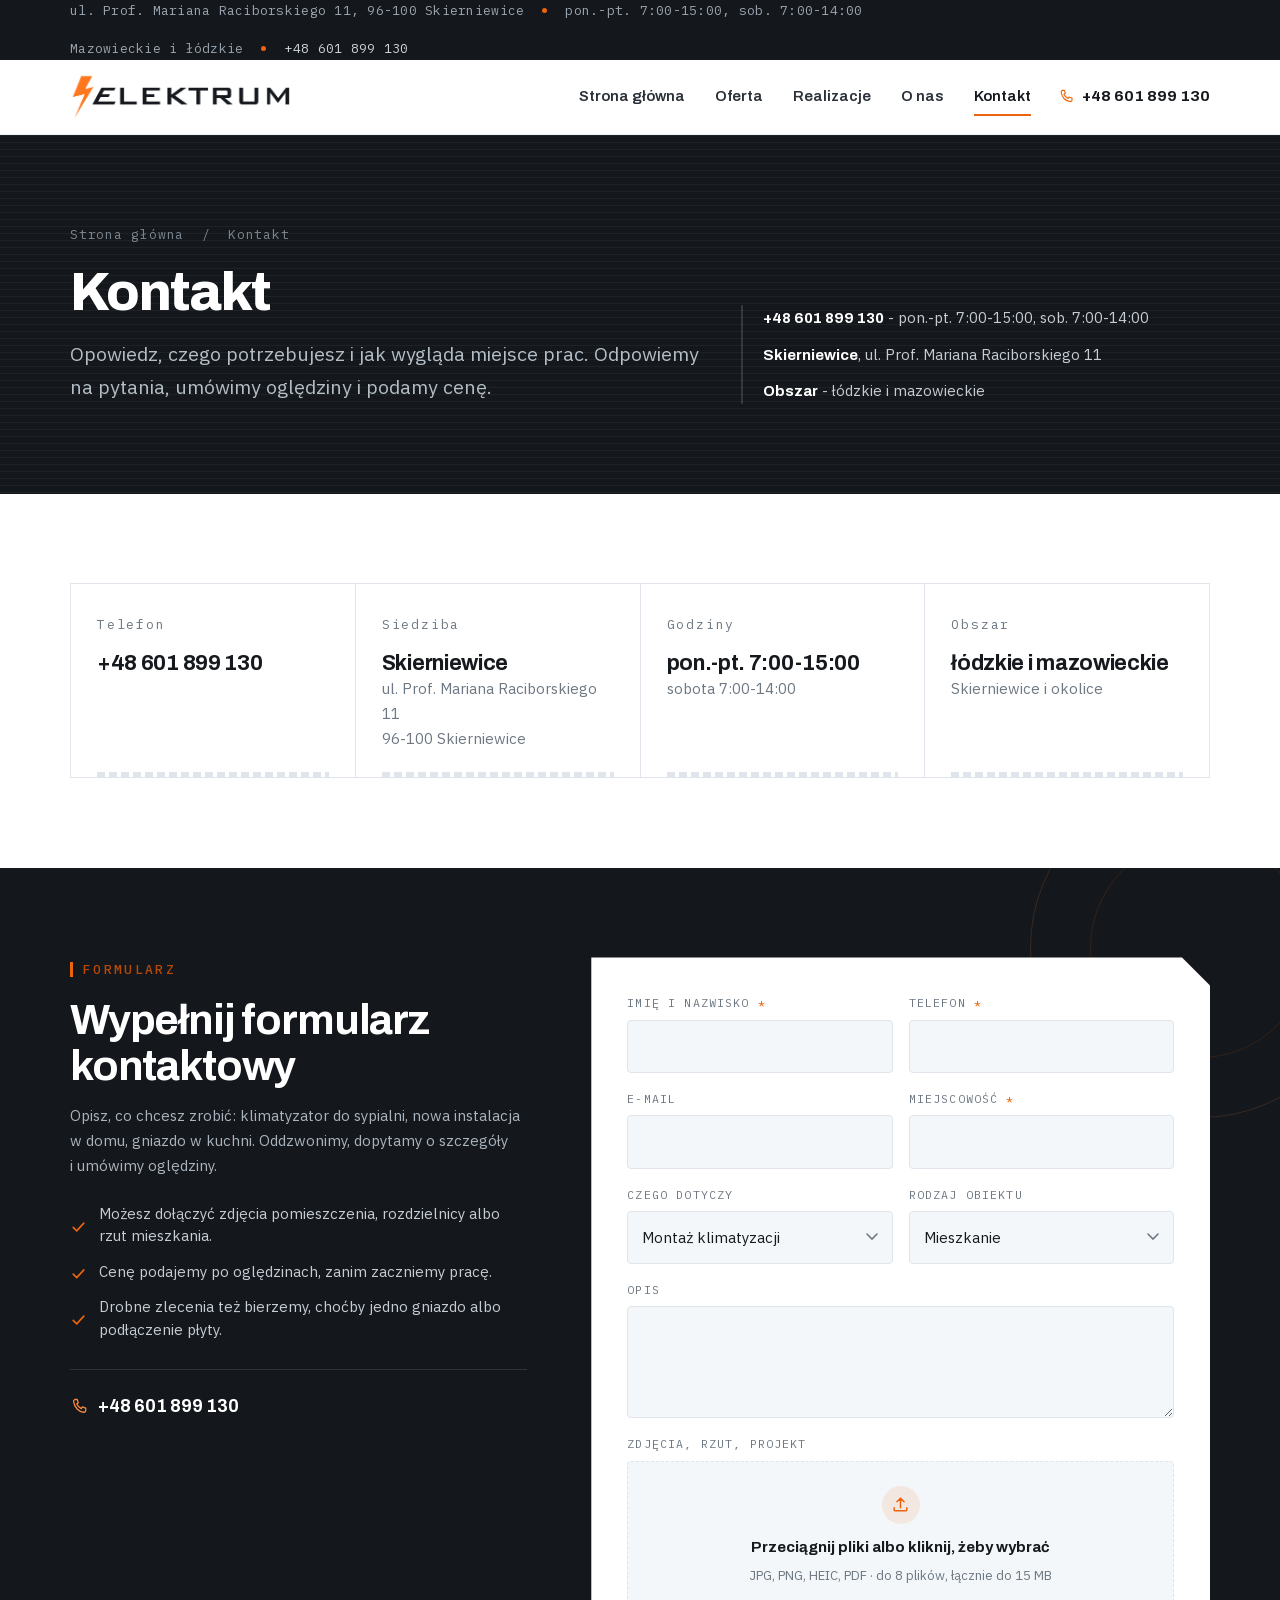
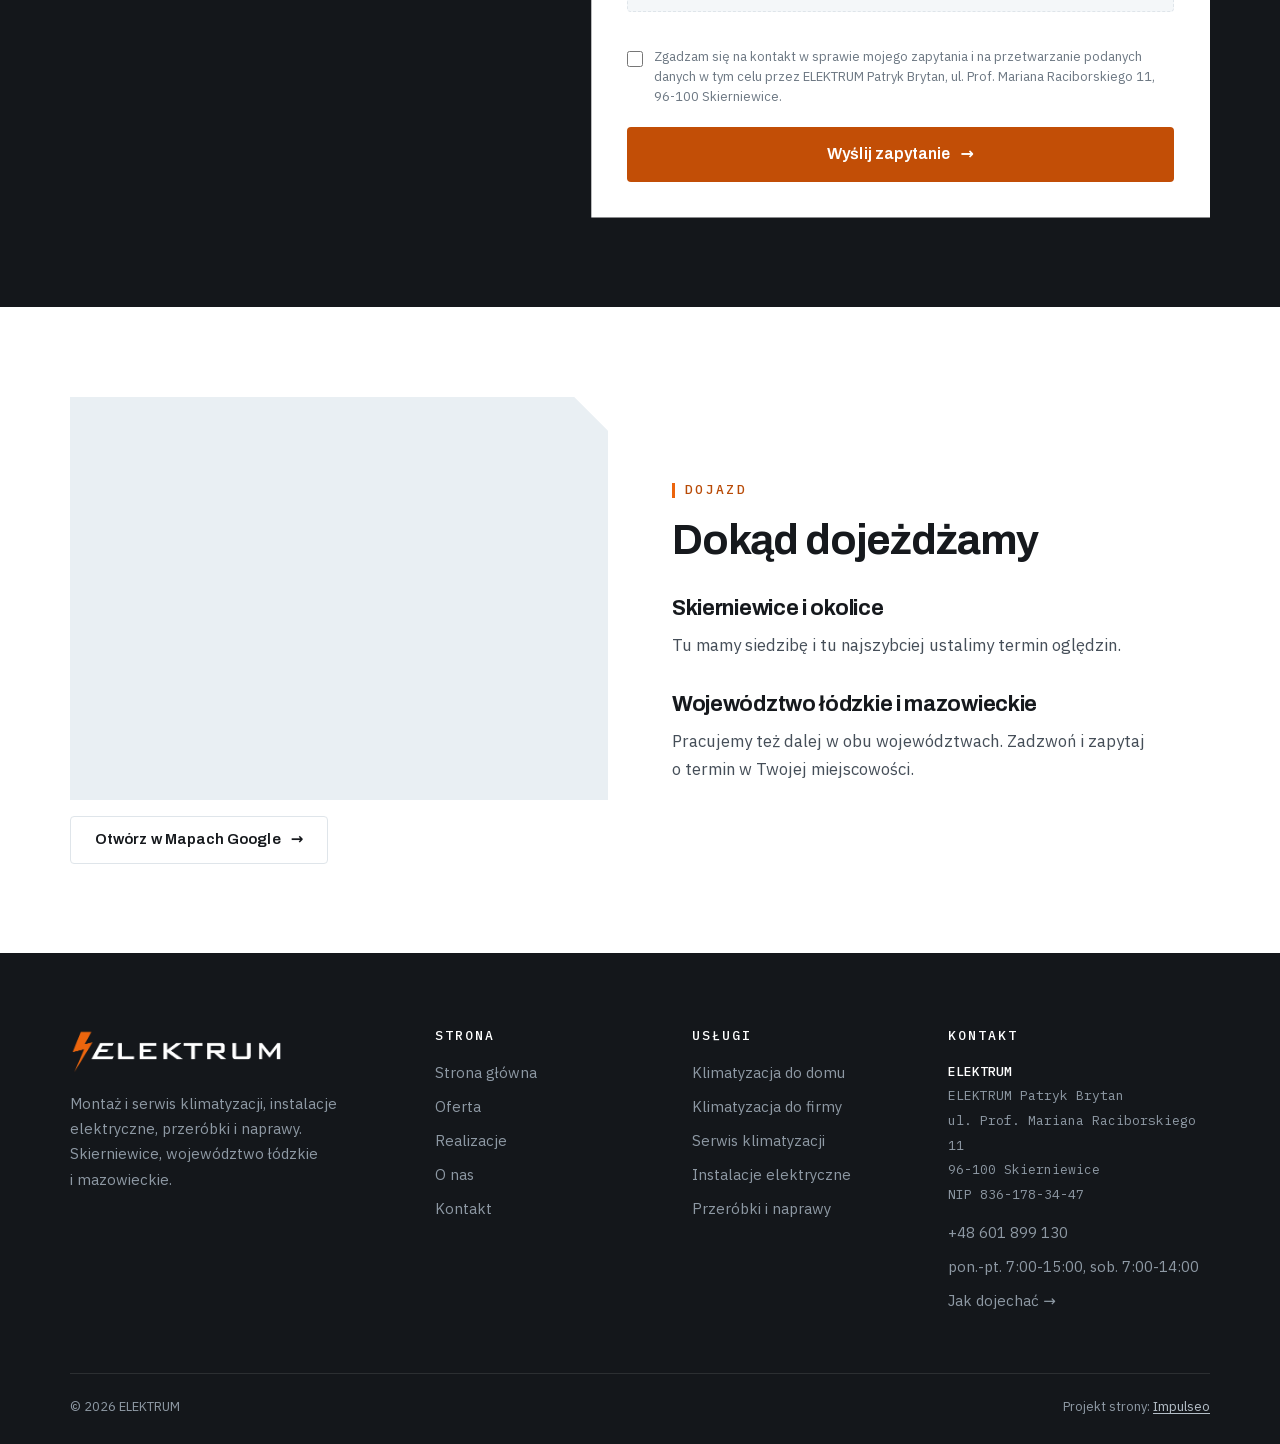
==== commit 3116552b: "[claude-edit][cmt:ffd5d65b-30b4-478a-96d6-8c423d09c1ad] Przebudowa dema w ukladzie klimashort.pl (to" ====
--- a/kontakt.html
+++ b/kontakt.html
@@ -2,107 +2,247 @@
 <html lang="pl">
 <head>
 <meta charset="UTF-8">
-<meta name="viewport" content="width=device-width, initial-scale=1.0">
-<title>Kontakt - ELEKTRUM</title>
-<meta name="description" content="Kontakt ELEKTRUM - ul. Raciborskiego 11, 96-100 Skierniewice">
-<link rel="canonical" href="https://kris20032.github.io/elektrum/kontakt.html">
+<meta name="viewport" content="width=device-width, initial-scale=1">
+<title>Kontakt - ELEKTRUM Skierniewice | +48 601 899 130</title>
+<meta name="description" content="Zadzwoń do ELEKTRUM: +48 601 899 130. Skierniewice, ul. Prof. Mariana Raciborskiego 11. Pon.-pt. 7:00-15:00, sob. 7:00-14:00.">
 <meta name="robots" content="noindex, nofollow">
+<meta name="theme-color" content="#EC640C">
+<link rel="canonical" href="https://impulseo-pl.github.io/elektrum/kontakt.html">
 <meta property="og:type" content="website">
 <meta property="og:locale" content="pl_PL">
 <meta property="og:site_name" content="ELEKTRUM">
-<meta property="og:title" content="Kontakt - ELEKTRUM">
-<meta property="og:description" content="Kontakt ELEKTRUM - ul. Raciborskiego 11, 96-100 Skierniewice">
-<meta property="og:url" content="https://kris20032.github.io/elektrum/kontakt.html">
-<meta property="og:image" content="https://kris20032.github.io/elektrum/img/og.jpg">
+<meta property="og:title" content="Kontakt - ELEKTRUM Skierniewice | +48 601 899 130">
+<meta property="og:description" content="Zadzwoń do ELEKTRUM: +48 601 899 130. Skierniewice, ul. Prof. Mariana Raciborskiego 11. Pon.-pt. 7:00-15:00, sob. 7:00-14:00.">
+<meta property="og:url" content="https://impulseo-pl.github.io/elektrum/kontakt.html">
+<meta property="og:image" content="https://impulseo-pl.github.io/elektrum/img/og.jpg">
 <meta property="og:image:width" content="1200">
 <meta property="og:image:height" content="630">
 <meta name="twitter:card" content="summary_large_image">
-<link rel="preconnect" href="https://fonts.googleapis.com">
-<link rel="preconnect" href="https://fonts.gstatic.com" crossorigin>
-<link href="https://fonts.googleapis.com/css2?family=Sora:wght@600;700;800&family=Manrope:wght@400;500;600&display=swap" rel="stylesheet">
-<link rel="stylesheet" href="assets/styles.css?v=295d6cc1">
+<link rel="preload" as="font" type="font/woff2" href="assets/fonts/archivo-var-latin.woff2" crossorigin>
+<link rel="preload" as="font" type="font/woff2" href="assets/fonts/plexsans-var-latin.woff2" crossorigin>
+<link rel="stylesheet" href="assets/styles.css?v=20261016">
 </head>
 <body>
 
+<div class="topbar">
+  <div class="wrap">
+    <div class="tb-l">
+      <span>ul. Prof. Mariana Raciborskiego 11, 96-100 Skierniewice</span>
+      <span class="dot" aria-hidden="true"></span>
+      <span>pon.-pt. 7:00-15:00, sob. 7:00-14:00</span>
+    </div>
+    <div class="tb-r">
+      <span>Mazowieckie i&nbsp;łódzkie</span>
+      <span class="dot" aria-hidden="true"></span>
+      <a href="tel:+48601899130">+48 601 899 130</a>
+    </div>
+  </div>
+</div>
+
 <header class="nav">
-  <div class="wrap nav-inner">
-    <a class="brand brand-has-logo" href="index.html"><img class="brand-logo" src="img/logo.png" alt="ELEKTRUM" width="558" height="400" decoding="async"></a>
-    <nav class="nav-links">
+  <div class="wrap nav-in">
+    <a class="brand" href="index.html" aria-label="ELEKTRUM - strona główna"><img class="brand-logo" src="img/logo.png" alt="ELEKTRUM" width="476" height="103"></a>
+    <nav class="nav-links" id="menu">
+      <a href="index.html">Strona główna</a>
       <a href="oferta.html">Oferta</a>
       <a href="realizacje.html">Realizacje</a>
-      <a href="o-nas.html">O nas</a>
-      <a href="kontakt.html" class="active" aria-current="page">Kontakt</a>
-      <a href="tel:+48601899130" class="btn btn-accent">Zadzwoń +48 601 899 130</a>
+      <a href="o-nas.html">O&nbsp;nas</a>
+      <a href="kontakt.html" class="active">Kontakt</a>
+      <span class="nav-cta">
+        <a class="nav-tel" href="tel:+48601899130"><svg width="16" height="16" viewBox="0 0 24 24" fill="none" aria-hidden="true"><path d="M6.6 2h3l1.5 4.5-2.2 1.4a13 13 0 0 0 6.2 6.2l1.4-2.2L21 13.4v3A2.6 2.6 0 0 1 18.4 19 15.4 15.4 0 0 1 5 5.6 2.6 2.6 0 0 1 6.6 2Z" stroke="currentColor" stroke-width="1.7" stroke-linejoin="round"/></svg>+48 601 899 130</a>
+      </span>
     </nav>
-    <button class="nav-toggle" aria-label="Menu"><span></span><span></span><span></span></button>
+    <button class="nav-toggle" aria-label="Menu" aria-expanded="false" aria-controls="menu"><span></span><span></span><span></span></button>
   </div>
 </header>
 
-<main>
-<section class="pagehead">
-  <img src="img/g7.jpg" alt="ELEKTRUM - Zapytaj o wycenę" width="1800" height="1201" decoding="async">
+<section class="phero">
+  <div class="wrap phero-in">
+    <div>
+      <div class="crumbs"><a href="index.html">Strona główna</a> &nbsp;/&nbsp; Kontakt</div>
+      <h1>Kontakt</h1>
+      <p>Opowiedz, czego potrzebujesz i&nbsp;jak wygląda miejsce prac. Odpowiemy na pytania, umówimy oględziny i&nbsp;podamy cenę.</p>
+    </div>
+    <div class="phero-facts">
+      <div><b>+48 601 899 130</b> - pon.-pt. 7:00-15:00, sob. 7:00-14:00</div>
+      <div><b>Skierniewice</b>, ul. Prof. Mariana Raciborskiego 11</div>
+      <div><b>Obszar</b> - łódzkie i&nbsp;mazowieckie</div>
+    </div>
+  </div>
+</section>
+
+<section>
   <div class="wrap">
-    <span class="eyebrow">Kontakt</span>
-    <h1>Zapytaj o wycenę</h1>
-    <p>Odpowiemy na pytania i przygotujemy wycenę.</p>
-  </div>
-</section>
+    <div class="units g-4 reveal">
+      <article class="unit">
+        <div class="unit-n">Telefon</div>
+        <h2><a href="tel:+48601899130">+48 601 899 130</a></h2>
+      </article>
+      <article class="unit">
+        <div class="unit-n">Siedziba</div>
+        <h2>Skierniewice</h2>
+        <p>ul. Prof. Mariana Raciborskiego 11<br>96-100 Skierniewice</p>
+      </article>
+      <article class="unit">
+        <div class="unit-n">Godziny</div>
+        <h2>pon.-pt. 7:00-15:00</h2>
+        <p>sobota 7:00-14:00</p>
+      </article>
+      <article class="unit">
+        <div class="unit-n">Obszar</div>
+        <h2>łódzkie i&nbsp;mazowieckie</h2>
+        <p>Skierniewice i&nbsp;okolice</p>
+      </article>
+    </div>
+  </div>
+</section>
+
+<section class="form-band" id="wycena">
+  <div class="wrap form-grid">
+    <div class="form-side reveal">
+      <span class="eyebrow">Formularz</span>
+      <h2>Wypełnij formularz kontaktowy</h2>
+      <p>Opisz, co chcesz zrobić: klimatyzator do sypialni, nowa instalacja w&nbsp;domu, gniazdo w&nbsp;kuchni. Oddzwonimy, dopytamy o&nbsp;szczegóły i&nbsp;umówimy oględziny.</p>
+      <ul>
+        <li><svg width="17" height="17" viewBox="0 0 24 24" fill="none" aria-hidden="true"><path d="m4.5 12.5 5 5 10-11" stroke="currentColor" stroke-width="2.3" stroke-linecap="round" stroke-linejoin="round"/></svg><span>Możesz dołączyć zdjęcia pomieszczenia, rozdzielnicy albo rzut mieszkania.</span></li>
+        <li><svg width="17" height="17" viewBox="0 0 24 24" fill="none" aria-hidden="true"><path d="m4.5 12.5 5 5 10-11" stroke="currentColor" stroke-width="2.3" stroke-linecap="round" stroke-linejoin="round"/></svg><span>Cenę podajemy po oględzinach, zanim zaczniemy pracę.</span></li>
+        <li><svg width="17" height="17" viewBox="0 0 24 24" fill="none" aria-hidden="true"><path d="m4.5 12.5 5 5 10-11" stroke="currentColor" stroke-width="2.3" stroke-linecap="round" stroke-linejoin="round"/></svg><span>Drobne zlecenia też bierzemy, choćby jedno gniazdo albo podłączenie płyty.</span></li>
+      </ul>
+      <div class="direct">
+        <a href="tel:+48601899130"><svg width="18" height="18" viewBox="0 0 24 24" fill="none" aria-hidden="true"><path d="M6.6 2h3l1.5 4.5-2.2 1.4a13 13 0 0 0 6.2 6.2l1.4-2.2L21 13.4v3A2.6 2.6 0 0 1 18.4 19 15.4 15.4 0 0 1 5 5.6 2.6 2.6 0 0 1 6.6 2Z" stroke="currentColor" stroke-width="1.7" stroke-linejoin="round"/></svg>+48 601 899 130</a>
+      </div>
+    </div>
+
+    <form class="quote reveal" action="#" method="post" enctype="multipart/form-data" novalidate>
+      <div class="hp" aria-hidden="true"><label for="strona">Nie wypełniaj tego pola</label><input id="strona" name="strona" type="text" tabindex="-1" autocomplete="off"></div>
+      <div class="f-row">
+        <div class="field"><label for="imie">Imię i&nbsp;nazwisko <span class="req">*</span></label><input id="imie" name="imie" type="text" required autocomplete="name"></div>
+        <div class="field"><label for="tel">Telefon <span class="req">*</span></label><input id="tel" name="telefon" type="tel" required autocomplete="tel" inputmode="tel"></div>
+      </div>
+      <div class="f-row">
+        <div class="field"><label for="email">E-mail</label><input id="email" name="email" type="email" autocomplete="email"></div>
+        <div class="field"><label for="miasto">Miejscowość <span class="req">*</span></label><input id="miasto" name="miasto" type="text" required></div>
+      </div>
+      <div class="f-row">
+        <div class="field">
+          <label for="zakres">Czego dotyczy</label>
+          <select id="zakres" name="zakres">
+            <option>Montaż klimatyzacji</option>
+            <option>Serwis klimatyzacji</option>
+            <option>Nowa instalacja elektryczna</option>
+            <option>Przeróbka lub naprawa instalacji</option>
+            <option>Podłączenie płyty indukcyjnej lub urządzenia</option>
+            <option>Nie wiem, potrzebuję doradztwa</option>
+          </select>
+        </div>
+        <div class="field">
+          <label for="obiekt">Rodzaj obiektu</label>
+          <select id="obiekt" name="obiekt">
+            <option>Mieszkanie</option>
+            <option>Dom jednorodzinny</option>
+            <option>Biuro lub lokal usługowy</option>
+            <option>Budowa lub remont</option>
+          </select>
+        </div>
+      </div>
+      <div class="field">
+        <label for="opis">Opis</label>
+        <textarea id="opis" name="opis"></textarea>
+      </div>
+      <div class="field">
+        <label>Zdjęcia, rzut, projekt</label>
+        <div class="drop">
+          <input type="file" name="zalaczniki[]" multiple accept="image/*,.pdf,.heic" aria-label="Dodaj pliki">
+          <div class="di"><svg width="19" height="19" viewBox="0 0 24 24" fill="none" aria-hidden="true"><path d="M12 16V4m0 0L7.5 8.5M12 4l4.5 4.5M4 16v2.5A1.5 1.5 0 0 0 5.5 20h13a1.5 1.5 0 0 0 1.5-1.5V16" stroke="currentColor" stroke-width="1.9" stroke-linecap="round" stroke-linejoin="round"/></svg></div>
+          <div class="dt">Przeciągnij pliki albo kliknij, żeby wybrać</div>
+          <div class="ds">JPG, PNG, HEIC, PDF · do 8 plików, łącznie do 15 MB</div>
+        </div>
+        <ul class="filelist"></ul>
+      </div>
+      <div class="consent">
+        <input type="checkbox" id="zgoda" name="zgoda" required>
+        <label for="zgoda">Zgadzam się na kontakt w&nbsp;sprawie mojego zapytania i&nbsp;na przetwarzanie podanych danych w&nbsp;tym celu przez ELEKTRUM Patryk Brytan, ul. Prof. Mariana Raciborskiego 11, 96-100 Skierniewice.</label>
+      </div>
+      <button type="submit" class="btn btn-amber btn-lg" style="width:100%">Wyślij zapytanie <span class="arr">→</span></button>
+      <div class="form-msg" role="status"></div>
+    </form>
+  </div>
+</section>
+
+<!-- ===== MAPA + OBSZAR ===== -->
 <section>
-  <div class="wrap contact-grid">
-    <div class="reveal">
-      <span class="eyebrow">Dane kontaktowe</span>
-      <h2 style="margin:var(--space-4) 0 var(--space-6)">ELEKTRUM</h2>
-      <div class="info-list">
-        <div class="info-row"><div class="ic"><svg class="ico-tel" width="16" height="16" viewBox="0 0 24 24" fill="none" aria-hidden="true"><path d="M6.6 10.8a15.5 15.5 0 0 0 6.6 6.6l2.2-2.2a1 1 0 0 1 1-.24 11.4 11.4 0 0 0 3.6.58 1 1 0 0 1 1 1V20a1 1 0 0 1-1 1A17 17 0 0 1 3 4a1 1 0 0 1 1-1h3.5a1 1 0 0 1 1 1c0 1.25.2 2.46.58 3.6a1 1 0 0 1-.25 1l-2.23 2.2Z" fill="currentColor"/></svg></div><div><div class="lbl">Telefon</div><a class="val" href="tel:+48601899130">+48 601 899 130</a></div></div>
-        <div class="info-row"><div class="ic"><svg class="ico-pin" width="16" height="16" viewBox="0 0 24 24" fill="none" aria-hidden="true"><path d="M12 21s7-6.1 7-11.5A7 7 0 0 0 5 9.5C5 14.9 12 21 12 21Z" stroke="currentColor" stroke-width="1.6" fill="none"/><circle cx="12" cy="9.5" r="2.4" fill="currentColor"/></svg></div><div><div class="lbl">Adres</div><div class="val">ul. Raciborskiego 11, 96-100 Skierniewice</div></div></div>
-      </div>
-    </div>
-    <div class="reveal">
-      <div class="form">
-        <h3 style="margin-bottom:var(--space-4)">Najszybciej telefonicznie</h3>
-        <p class="muted" style="margin-bottom:var(--space-5)">Zadzwoń, opisz pomysł, a my powiemy, co i jak. Bez zobowiązań.</p>
-        <a href="tel:+48601899130" class="btn btn-accent" style="justify-content:center">Zadzwoń: +48 601 899 130 <span class="arr">→</span></a>
-      </div>
-    </div>
-  </div>
-</section>
-<section style="padding-top:0">
-  <div class="wrap reveal">
-    <iframe class="map" title="ELEKTRUM - Skierniewice" src="https://maps.google.com/maps?q=51.9411383%2C20.1467806&z=15&output=embed" loading="lazy" referrerpolicy="no-referrer-when-downgrade"></iframe>
-  </div>
-</section>
-</main>
+  <div class="wrap split">
+    <div class="split-art reveal">
+      <div class="mapa">
+        <iframe title="ELEKTRUM na mapie Google - ul. Raciborskiego 11, Skierniewice" width="800" height="600"
+          src="https://www.google.com/maps?q=Raciborskiego%2011%2C%2096-100%20Skierniewice&amp;hl=pl&amp;z=14&amp;output=embed"
+          loading="lazy" referrerpolicy="no-referrer-when-downgrade"></iframe>
+      </div>
+      <a class="btn btn-ghost mt-s" href="https://maps.google.com/?cid=10066918121127528012" target="_blank" rel="noopener">Otwórz w&nbsp;Mapach Google <span class="arr">→</span></a>
+    </div>
+    <div class="split-copy reveal">
+      <span class="eyebrow">Dojazd</span>
+      <h2>Dokąd dojeżdżamy</h2>
+      <div class="prose">
+        <h3>Skierniewice i&nbsp;okolice</h3>
+        <p>Tu mamy siedzibę i&nbsp;tu najszybciej ustalimy termin oględzin.</p>
+        <h3>Województwo łódzkie i&nbsp;mazowieckie</h3>
+        <p>Pracujemy też dalej w&nbsp;obu województwach. Zadzwoń i&nbsp;zapytaj o&nbsp;termin w&nbsp;Twojej miejscowości.</p>
+      </div>
+    </div>
+  </div>
+</section>
 
 <footer>
   <div class="wrap">
     <div class="foot-grid">
       <div class="foot-brand">
-        <div class="name">ELEKTRUM</div>
-        <p>Montujemy i serwisujemy klimatyzację w domach i firmach, robimy instalacje elektryczne, przeróbki i naprawy. Po montażu ściany wracają do stanu sprzed prac.</p>
+        <img src="img/logo-stopka.png" alt="ELEKTRUM" width="476" height="103">
+        <p>Montaż i&nbsp;serwis klimatyzacji, instalacje elektryczne, przeróbki i&nbsp;naprawy. Skierniewice, województwo łódzkie i&nbsp;mazowieckie.</p>
       </div>
       <div class="foot-col">
-        <h4>Nawigacja</h4>
+        <h3>Strona</h3>
+        <a href="index.html">Strona główna</a>
         <a href="oferta.html">Oferta</a>
         <a href="realizacje.html">Realizacje</a>
-        <a href="o-nas.html">O nas</a>
+        <a href="o-nas.html">O&nbsp;nas</a>
         <a href="kontakt.html">Kontakt</a>
       </div>
       <div class="foot-col">
-        <h4>Kontakt</h4>
-        <a href="tel:+48601899130">+48 601 899 130</a>
-        <p>ul. Raciborskiego 11, 96-100 Skierniewice</p>
-        <a href="https://maps.google.com/?cid=10066918121127528012&g_mp=CiVnb29nbGUubWFwcy5wbGFjZXMudjEuUGxhY2VzLkdldFBsYWNlEAIYBCAA" target="_blank" rel="noopener">Jak dojechać →</a>
+        <h3>Usługi</h3>
+        <a href="oferta.html#klimatyzacja">Klimatyzacja do domu</a>
+        <a href="oferta.html#firmy">Klimatyzacja do firmy</a>
+        <a href="oferta.html#serwis">Serwis klimatyzacji</a>
+        <a href="oferta.html#elektryka">Instalacje elektryczne</a>
+        <a href="oferta.html#naprawy">Przeróbki i&nbsp;naprawy</a>
+      </div>
+      <div class="foot-col">
+        <h3>Kontakt</h3>
+        <div class="foot-nap">
+          <b>ELEKTRUM</b><br>
+          ELEKTRUM Patryk Brytan<br>
+          ul. Prof. Mariana Raciborskiego 11<br>
+          96-100 Skierniewice<br>
+          NIP 836-178-34-47
+        </div>
+        <p style="margin-top:12px"><a href="tel:+48601899130">+48 601 899 130</a></p>
+        <p>pon.-pt. 7:00-15:00, sob. 7:00-14:00</p>
+        <p><a href="https://maps.google.com/?cid=10066918121127528012" target="_blank" rel="noopener">Jak dojechać →</a></p>
       </div>
     </div>
     <div class="foot-bot">
-      <span>© 2026 ELEKTRUM</span>
+      <span>© <span data-year>2026</span> ELEKTRUM</span>
       <span>Projekt strony: <a class="foot-credit" href="https://impulseo.pl" target="_blank" rel="noopener">Impulseo</a></span>
     </div>
   </div>
 </footer>
-<div class="sticky-call"><a class="sc-call" href="tel:+48601899130"><svg class="ico-tel" width="16" height="16" viewBox="0 0 24 24" fill="none" aria-hidden="true"><path d="M6.6 10.8a15.5 15.5 0 0 0 6.6 6.6l2.2-2.2a1 1 0 0 1 1-.24 11.4 11.4 0 0 0 3.6.58 1 1 0 0 1 1 1V20a1 1 0 0 1-1 1A17 17 0 0 1 3 4a1 1 0 0 1 1-1h3.5a1 1 0 0 1 1 1c0 1.25.2 2.46.58 3.6a1 1 0 0 1-.25 1l-2.23 2.2Z" fill="currentColor"/></svg> Zadzwoń</a><a class="sc-quote" href="kontakt.html">Umów wycenę</a></div>
+
+<div class="callbar sticky-call">
+  <a href="tel:+48601899130" class="btn btn-ink">Zadzwoń</a>
+  <a href="kontakt.html#wycena" class="btn btn-amber">Poproś o&nbsp;wycenę</a>
+</div>
 <div class="demo-wazne" data-do="2026-10-22" data-cykl="3" hidden><svg class="dw-ico" width="13" height="13" viewBox="0 0 24 24" fill="none" aria-hidden="true"><circle cx="12" cy="12" r="8.6" stroke="currentColor" stroke-width="1.8"/><path d="M12 7.2V12l3.3 2" stroke="currentColor" stroke-width="1.8" stroke-linecap="round"/></svg><span class="dw-txt"></span></div>
 
-<script src="assets/main.js"></script>
+<script src="assets/main.js?v=20261016" defer></script>
 </body>
 </html>
--- a/assets/styles.css
+++ b/assets/styles.css
@@ -1,586 +1,723 @@
+@font-face{font-family:'Archivo';font-style:normal;font-weight:500 800;font-display:swap;src:url(fonts/archivo-var-latin-ext.woff2) format('woff2');unicode-range:U+0100-02BA, U+02BD-02C5, U+02C7-02CC, U+02CE-02D7, U+02DD-02FF, U+0304, U+0308, U+0329, U+1D00-1DBF, U+1E00-1E9F, U+1EF2-1EFF, U+2020, U+20A0-20AB, U+20AD-20C0, U+2113, U+2C60-2C7F, U+A720-A7FF}
+@font-face{font-family:'Archivo';font-style:normal;font-weight:500 800;font-display:swap;src:url(fonts/archivo-var-latin.woff2) format('woff2');unicode-range:U+0000-00FF, U+0131, U+0152-0153, U+02BB-02BC, U+02C6, U+02DA, U+02DC, U+0304, U+0308, U+0329, U+2000-206F, U+20AC, U+2122, U+2191, U+2193, U+2212, U+2215, U+FEFF, U+FFFD}
+@font-face{font-family:'IBM Plex Sans';font-style:normal;font-weight:400 700;font-display:swap;src:url(fonts/plexsans-var-latin-ext.woff2) format('woff2');unicode-range:U+0100-02BA, U+02BD-02C5, U+02C7-02CC, U+02CE-02D7, U+02DD-02FF, U+0304, U+0308, U+0329, U+1D00-1DBF, U+1E00-1E9F, U+1EF2-1EFF, U+2020, U+20A0-20AB, U+20AD-20C0, U+2113, U+2C60-2C7F, U+A720-A7FF}
+@font-face{font-family:'IBM Plex Sans';font-style:normal;font-weight:400 700;font-display:swap;src:url(fonts/plexsans-var-latin.woff2) format('woff2');unicode-range:U+0000-00FF, U+0131, U+0152-0153, U+02BB-02BC, U+02C6, U+02DA, U+02DC, U+0304, U+0308, U+0329, U+2000-206F, U+20AC, U+2122, U+2191, U+2193, U+2212, U+2215, U+FEFF, U+FFFD}
+@font-face{font-family:'IBM Plex Mono';font-style:normal;font-weight:400;font-display:swap;src:url(fonts/plexmono-400-latin-ext.woff2) format('woff2');unicode-range:U+0100-02BA, U+02BD-02C5, U+02C7-02CC, U+02CE-02D7, U+02DD-02FF, U+0304, U+0308, U+0329, U+1D00-1DBF, U+1E00-1E9F, U+1EF2-1EFF, U+2020, U+20A0-20AB, U+20AD-20C0, U+2113, U+2C60-2C7F, U+A720-A7FF}
+@font-face{font-family:'IBM Plex Mono';font-style:normal;font-weight:400;font-display:swap;src:url(fonts/plexmono-400-latin.woff2) format('woff2');unicode-range:U+0000-00FF, U+0131, U+0152-0153, U+02BB-02BC, U+02C6, U+02DA, U+02DC, U+0304, U+0308, U+0329, U+2000-206F, U+20AC, U+2122, U+2191, U+2193, U+2212, U+2215, U+FEFF, U+FFFD}
+@font-face{font-family:'IBM Plex Mono';font-style:normal;font-weight:500;font-display:swap;src:url(fonts/plexmono-500-latin-ext.woff2) format('woff2');unicode-range:U+0100-02BA, U+02BD-02C5, U+02C7-02CC, U+02CE-02D7, U+02DD-02FF, U+0304, U+0308, U+0329, U+1D00-1DBF, U+1E00-1E9F, U+1EF2-1EFF, U+2020, U+20A0-20AB, U+20AD-20C0, U+2113, U+2C60-2C7F, U+A720-A7FF}
+@font-face{font-family:'IBM Plex Mono';font-style:normal;font-weight:500;font-display:swap;src:url(fonts/plexmono-500-latin.woff2) format('woff2');unicode-range:U+0000-00FF, U+0131, U+0152-0153, U+02BB-02BC, U+02C6, U+02DA, U+02DC, U+0304, U+0308, U+0329, U+2000-206F, U+20AC, U+2122, U+2191, U+2193, U+2212, U+2215, U+FEFF, U+FFFD}
+@font-face{font-family:'IBM Plex Mono';font-style:normal;font-weight:600;font-display:swap;src:url(fonts/plexmono-600-latin-ext.woff2) format('woff2');unicode-range:U+0100-02BA, U+02BD-02C5, U+02C7-02CC, U+02CE-02D7, U+02DD-02FF, U+0304, U+0308, U+0329, U+1D00-1DBF, U+1E00-1E9F, U+1EF2-1EFF, U+2020, U+20A0-20AB, U+20AD-20C0, U+2113, U+2C60-2C7F, U+A720-A7FF}
+@font-face{font-family:'IBM Plex Mono';font-style:normal;font-weight:600;font-display:swap;src:url(fonts/plexmono-600-latin.woff2) format('woff2');unicode-range:U+0000-00FF, U+0131, U+0152-0153, U+02BB-02BC, U+02C6, U+02DA, U+02DC, U+0304, U+0308, U+0329, U+2000-206F, U+20AC, U+2122, U+2191, U+2193, U+2212, U+2215, U+FEFF, U+FFFD}
+
+/* ============================================================================
+   ELEKTRUM - Skierniewice. Układ jak klimashort.pl, barwy z logo ELEKTRUM.
+   Paleta: pomarańcz z logo + grafit.
+   Kształt sygnaturowy: ścięty prawy górny róg (clip-path) + motyw "żaluzji".
+   Projekt i wykonanie: Impulseo (impulseo.pl)
+   ========================================================================== */
+
+:root{
+  /* --- kolory marki (z logo) --- */
+  --blue:#EC640C;
+  --blue-d:#B84A06;
+  --blue-l:#FF8A3D;
+  --blue-05:rgba(236,100,12,.05);
+  --blue-10:rgba(236,100,12,.10);
+  --blue-20:rgba(236,100,12,.22);
+
+  /* --- kontra --- */
+  --amber:#EC640C;
+  --amber-d:#C9520A;
+  --amber-t:#C24E06;   /* pomarańcz o kontraście AA — tekst i przyciski */
+  --amber-10:rgba(236,100,12,.10);
+  --amber-20:rgba(236,100,12,.22);
+
+  /* --- grafit i szarości --- */
+  --ink:#16191D;
+  --ink-2:#2B3138;
+  --body:#454E58;
+  --muted:#6D7883;
+  --line:#DFE5EA;
+  --line-2:#EDF1F4;
+
+  /* --- tła --- */
+  --paper:#FFFFFF;
+  --mist:#F4F7F9;
+  --mist-2:#E9EFF3;
+  --char:#14171B;
+  --char-2:#1D2228;
+
+  /* --- typografia --- */
+  --ff:'IBM Plex Sans',system-ui,-apple-system,'Segoe UI',Roboto,Arial,sans-serif;
+  --fd:'Archivo',var(--ff);
+  --fm:'IBM Plex Mono','SF Mono',Menlo,Consolas,monospace;
+
+  --t-h1:clamp(2.35rem,1.55rem + 3.3vw,4.15rem);
+  --t-h2:clamp(1.72rem,1.34rem + 1.6vw,2.7rem);
+  --t-h3:clamp(1.16rem,1.08rem + .34vw,1.38rem);
+  --t-lead:clamp(1.06rem,1rem + .28vw,1.24rem);
+  --t-body:1.0425rem;
+  --t-sm:.9375rem;
+  --t-xs:.8125rem;
+
+  /* --- rytm --- */
+  --wrap:1220px;
+  --gut:clamp(20px,4vw,40px);
+  --sec:clamp(58px,7vw,110px);
+
+  --r:4px;          /* promień bazowy — celowo mały, techniczny */
+  --cut:22px;       /* ścięcie rogu */
+  --sh:0 1px 2px rgba(20,25,32,.04),0 14px 34px -18px rgba(20,25,32,.24);
+  --sh-l:0 2px 6px rgba(20,25,32,.05),0 34px 70px -32px rgba(20,25,32,.34);
+  --ease:cubic-bezier(.22,.61,.36,1);
+}
+
+*,*::before,*::after{box-sizing:border-box;margin:0;padding:0}
+html{scroll-behavior:smooth;scroll-padding-top:104px;-webkit-text-size-adjust:100%}
+body{
+  font-family:var(--ff);font-size:var(--t-body);line-height:1.68;
+  color:var(--body);background:var(--paper);
+  -webkit-font-smoothing:antialiased;text-rendering:optimizeLegibility;
+  overflow-x:hidden;
+}
+img,svg,video{max-width:100%;display:block;height:auto}
+a{color:inherit;text-decoration:none}
+button,input,select,textarea{font:inherit;color:inherit}
+::selection{background:var(--blue);color:#fff}
+:focus-visible{outline:2px solid var(--amber);outline-offset:3px;border-radius:2px}
+
+h1,h2,h3,h4{font-family:var(--fd);color:var(--ink);line-height:1.1;letter-spacing:-.022em;font-weight:700}
+h1{font-size:var(--t-h1);font-weight:800;letter-spacing:-.032em}
+h2{font-size:var(--t-h2);letter-spacing:-.028em}
+h3{font-size:var(--t-h3);letter-spacing:-.014em}
+h4{font-size:1.02rem;letter-spacing:-.01em}
+p{max-width:68ch}
+strong,b{font-weight:600;color:var(--ink-2)}
+
+.wrap{width:100%;max-width:var(--wrap);margin-inline:auto;padding-inline:var(--gut)}
+.wrap-n{max-width:960px}
+section{position:relative;padding-block:var(--sec)}
+.pad-0{padding-block:0}
+.bg-mist{background:var(--mist)}
+.bg-dark{background:var(--char);color:#C6CDD5}
+.bg-dark h2,.bg-dark h3,.bg-dark h4{color:#fff}
+.bg-dark strong{color:#fff}
+
+/* ---------- motyw „żaluzji": powtarzalne poziome szczeliny ---------- */
+.louvre{
+  height:14px;
+  background:repeating-linear-gradient(180deg,var(--ink) 0 2px,transparent 2px 5px);
+  opacity:.16;
+}
+.louvre-a{background:repeating-linear-gradient(180deg,var(--amber) 0 2px,transparent 2px 5px);opacity:.5}
+.louvre-b{background:repeating-linear-gradient(180deg,var(--blue) 0 2px,transparent 2px 5px);opacity:.45}
+
+/* ---------- nagłówki sekcji: dwukolumnowe, nie wyśrodkowane ---------- */
+.eyebrow{
+  display:inline-flex;align-items:center;gap:10px;
+  font-family:var(--fm);font-size:var(--t-xs);font-weight:500;
+  letter-spacing:.18em;text-transform:uppercase;color:var(--blue-d);margin-bottom:16px;
+}
+.eyebrow::before{content:"";width:3px;height:15px;background:var(--amber);flex:none}
+.eyebrow-a{color:var(--amber-t)}
+.eyebrow-a::before{background:var(--blue)}
+.bg-dark .eyebrow{color:var(--blue-l)}
+
+.head{display:grid;grid-template-columns:minmax(0,1.05fr) minmax(0,.95fr);gap:clamp(20px,4vw,64px);align-items:end;margin-bottom:clamp(32px,4vw,54px)}
+.head > p{color:var(--muted);font-size:var(--t-lead);max-width:52ch;padding-bottom:4px}
+.head.solo{grid-template-columns:1fr;max-width:780px}
+@media(max-width:860px){.head{grid-template-columns:1fr;gap:16px;align-items:start}}
+
+/* ---------- przyciski ---------- */
+.btn{
+  display:inline-flex;align-items:center;justify-content:center;gap:10px;
+  font-family:var(--fd);font-weight:600;font-size:var(--t-sm);letter-spacing:.005em;
+  padding:14px 24px;border:1.5px solid transparent;border-radius:var(--r);
+  cursor:pointer;transition:all .2s var(--ease);white-space:nowrap;line-height:1.15;
+}
+.btn .arr{transition:transform .2s var(--ease)}
+.btn:hover .arr{transform:translateX(4px)}
+.btn-primary{background:var(--blue-d);color:#fff}
+.btn-primary:hover{background:#00688F}
+.btn-amber{background:var(--amber-t);color:#fff}
+.btn-amber:hover{background:#9C3F05}
+.btn-ink{background:var(--ink);color:#fff}
+.btn-ink:hover{background:#000}
+.btn-ghost{border-color:var(--line);color:var(--ink);background:transparent}
+.btn-ghost:hover{border-color:var(--ink);background:var(--ink);color:#fff}
+.btn-light{background:#fff;color:var(--ink)}
+.btn-light:hover{background:var(--mist-2)}
+.btn-on-dark{border-color:rgba(255,255,255,.3);color:#fff}
+.btn-on-dark:hover{background:#fff;color:var(--ink);border-color:#fff}
+.btn-lg{padding:17px 30px;font-size:1rem}
+.btn-sm{padding:10px 17px;font-size:var(--t-xs)}
+
+/* ---------- pasek górny + nawigacja ---------- */
+.topbar{background:var(--char);color:#9AA5AF;font-size:var(--t-xs);font-family:var(--fm);letter-spacing:.02em}
+.topbar .wrap{display:flex;justify-content:space-between;align-items:center;gap:16px;min-height:38px;flex-wrap:wrap}
+.topbar a{color:#CFD6DD;transition:color .2s}
+.topbar a:hover{color:var(--blue-l)}
+.topbar .tb-l,.topbar .tb-r{display:flex;align-items:center;gap:18px;flex-wrap:wrap}
+.topbar .dot{width:5px;height:5px;border-radius:50%;background:var(--amber);flex:none}
+@media(max-width:720px){.topbar .tb-l{display:none}.topbar .wrap{justify-content:center}}
+
+.nav{position:sticky;top:0;z-index:60;background:rgba(255,255,255,.94);backdrop-filter:blur(14px);border-bottom:1px solid var(--line-2);transition:box-shadow .25s}
+.nav.stuck{box-shadow:0 6px 24px -16px rgba(20,25,32,.45)}
+.nav-in{display:flex;align-items:center;justify-content:space-between;gap:22px;min-height:74px}
+.brand img{height:44px;width:auto}
+.nav-links{display:flex;align-items:center;gap:4px}
+.nav-links > a{
+  position:relative;font-family:var(--fd);font-weight:600;font-size:var(--t-sm);
+  color:var(--ink-2);padding:9px 13px;border-radius:var(--r);transition:color .2s;
+}
+.nav-links > a::after{content:"";position:absolute;left:13px;right:13px;bottom:2px;height:2px;background:var(--amber);transform:scaleX(0);transform-origin:left;transition:transform .22s var(--ease)}
+.nav-links > a:hover{color:var(--ink)}
+.nav-links > a:hover::after,.nav-links > a.active::after{transform:scaleX(1)}
+.nav-links > a.active{color:var(--ink)}
+.nav-cta{display:flex;align-items:center;gap:10px;margin-left:10px}
+.nav-tel{display:inline-flex;align-items:center;gap:8px;font-family:var(--fd);font-weight:700;color:var(--ink);font-size:.96rem}
+.nav-tel svg{color:var(--blue)}
+.nav-toggle{display:none;width:44px;height:44px;border:1px solid var(--line);border-radius:var(--r);background:#fff;flex-direction:column;justify-content:center;align-items:center;gap:5px;cursor:pointer}
+.nav-toggle span{display:block;width:19px;height:2px;background:var(--ink);transition:.25s var(--ease)}
+.nav-toggle.open span:nth-child(1){transform:translateY(7px) rotate(45deg)}
+.nav-toggle.open span:nth-child(2){opacity:0}
+.nav-toggle.open span:nth-child(3){transform:translateY(-7px) rotate(-45deg)}
+@media(max-width:1040px){
+  .nav-toggle{display:flex}
+  /* UWAGA: .nav ma backdrop-filter, który tworzy blok zawierający dla position:fixed.
+     Dlatego panel jest pozycjonowany absolutnie względem samego nagłówka. */
+  .nav-links{
+    position:absolute;top:100%;left:0;right:0;background:#fff;flex-direction:column;
+    align-items:stretch;gap:0;padding:12px var(--gut) 30px;border-top:1px solid var(--line);
+    max-height:calc(100vh - 74px);max-height:calc(100dvh - 74px);
+    box-shadow:0 18px 32px -22px rgba(20,25,32,.5);
+    transform:translateY(-8px);opacity:0;pointer-events:none;transition:.24s var(--ease);overflow-y:auto;
+  }
+  .nav-links.open{transform:none;opacity:1;pointer-events:auto}
+  .nav-links > a{padding:15px 4px;border-bottom:1px solid var(--line-2);border-radius:0;font-size:1.06rem}
+  .nav-links > a::after{display:none}
+  .nav-cta{margin:18px 0 0;flex-direction:column;align-items:stretch}
+  .nav-cta .btn{width:100%}
+  .nav-tel{justify-content:center;padding:10px 0}
+}
+
+/* ---------- HERO — asymetryczny, karta nachodzi na zdjęcie ---------- */
+.hero{position:relative;background:var(--char);overflow:hidden}
+.hero-media{position:absolute;inset:0}
+.hero-media img{width:100%;height:100%;object-fit:cover;object-position:60% 50%}
+.hero-media::after{
+  content:"";position:absolute;inset:0;
+  background:linear-gradient(100deg,rgba(12,15,19,.93) 0%,rgba(12,15,19,.82) 34%,rgba(12,15,19,.30) 62%,rgba(12,15,19,.12) 100%);
+}
+.hero-in{position:relative;z-index:2;padding-block:clamp(64px,9vw,132px) clamp(96px,11vw,150px);display:grid;grid-template-columns:minmax(0,1fr) minmax(0,.72fr);gap:40px;align-items:center}
+@media(max-width:1000px){.hero-in{grid-template-columns:1fr}}
+.hero-copy{max-width:660px}
+.hero-copy .eyebrow{color:var(--blue-l)}
+.hero h1{color:#fff;margin-bottom:20px}
+.hero h1 em{font-style:normal;color:var(--blue-l)}
+.hero-lead{font-size:var(--t-lead);color:#D3DAE1;max-width:56ch;margin-bottom:30px}
+.hero-actions{display:flex;flex-wrap:wrap;gap:12px;margin-bottom:28px}
+.hero-badges{display:flex;flex-wrap:wrap;gap:10px 26px;font-size:var(--t-sm);color:#B9C2CB}
+.hero-badges span{display:inline-flex;align-items:center;gap:8px}
+.hero-badges svg{color:var(--amber);flex:none}
+/* karta „szybka wycena" po prawej */
+.hero-card{
+  background:#fff;padding:26px 26px 24px;box-shadow:var(--sh-l);
+  clip-path:polygon(0 0,calc(100% - var(--cut)) 0,100% var(--cut),100% 100%,0 100%);
+  border-top:3px solid var(--amber);
+}
+.hero-card h2{font-size:var(--t-h3);letter-spacing:-.014em;margin-bottom:6px}
+.hero-card p{font-size:var(--t-sm);color:var(--muted);margin-bottom:16px}
+.hero-card ul{list-style:none;display:flex;flex-direction:column;gap:10px;margin-bottom:20px}
+.hero-card li{display:flex;gap:10px;font-size:var(--t-sm);color:var(--ink-2);line-height:1.45}
+.hero-card li svg{color:var(--blue);flex:none;margin-top:3px}
+@media(max-width:1000px){.hero-card{max-width:520px}}
+
+/* ---------- pasek zaufania (na styku hero) ---------- */
+.trust{position:relative;z-index:3;margin-top:calc(var(--sec) * -0.55)}
+.trust-grid{background:#fff;box-shadow:var(--sh);display:grid;grid-template-columns:repeat(4,1fr);border:1px solid var(--line-2)}
+.trust-item{padding:22px 24px;border-right:1px solid var(--line-2);position:relative}
+.trust-item:last-child{border-right:0}
+.trust-item::before{content:"";position:absolute;left:0;top:0;width:100%;height:3px;background:var(--blue);transform:scaleX(0);transform-origin:left;transition:transform .3s var(--ease)}
+.trust-item:hover::before{transform:scaleX(1)}
+.trust-k{font-family:var(--fd);font-weight:800;font-size:1.55rem;color:var(--ink);letter-spacing:-.03em;line-height:1.1;font-variant-numeric:tabular-nums}
+.trust-v{font-size:var(--t-xs);color:var(--muted);font-family:var(--fm);letter-spacing:.05em;text-transform:uppercase;margin-top:5px;line-height:1.4}
+@media(max-width:860px){.trust-grid{grid-template-columns:repeat(2,1fr)}.trust-item:nth-child(2){border-right:0}.trust-item:nth-child(-n+2){border-bottom:1px solid var(--line-2)}}
+@media(max-width:420px){.trust-grid{grid-template-columns:1fr}.trust-item{border-right:0;border-bottom:1px solid var(--line-2)}}
+
+/* ---------- układ split (tekst + obraz) ---------- */
+.split{display:grid;grid-template-columns:minmax(0,1fr) minmax(0,1fr);gap:clamp(28px,5vw,72px);align-items:center}
+.split.rev .split-art{order:2}
+@media(max-width:900px){.split{grid-template-columns:1fr}.split.rev .split-art{order:0}}
+.split-art{position:relative}
+.split-art img{width:100%;aspect-ratio:4/3;object-fit:cover;clip-path:polygon(0 0,calc(100% - 34px) 0,100% 34px,100% 100%,0 100%)}
+.split-art .tagchip{
+  position:absolute;left:0;bottom:0;transform:translate(-14px,14px);
+  background:var(--amber-t);color:#fff;font-family:var(--fm);font-size:var(--t-xs);
+  letter-spacing:.1em;text-transform:uppercase;padding:11px 17px;
+}
+.mapa{position:relative;aspect-ratio:4/3;overflow:hidden;background:var(--mist-2);clip-path:polygon(0 0,calc(100% - 34px) 0,100% 34px,100% 100%,0 100%)}
+.mapa iframe{width:100%;height:100%;border:0;display:block}
+.split-copy p + p{margin-top:15px}
+.split-copy .btn{margin-top:26px}
+
+/* ---------- karty usług: kształt jednostki wewnętrznej ---------- */
+.units{display:grid;grid-template-columns:repeat(auto-fit,minmax(272px,1fr));gap:1px;background:var(--line);border:1px solid var(--line)}
+.unit{
+  background:#fff;padding:30px 26px 26px;position:relative;display:flex;flex-direction:column;
+  transition:background .25s var(--ease);min-height:100%;
+}
+.unit:hover{background:var(--mist)}
+.unit h2{font-size:var(--t-h3);letter-spacing:-.014em}
+.unit-n{font-family:var(--fm);font-size:var(--t-xs);color:var(--muted);letter-spacing:.14em;margin-bottom:16px}
+.unit-ico{width:56px;height:56px;display:grid;place-items:center;background:var(--blue-10);margin-bottom:18px;clip-path:polygon(0 0,calc(100% - 12px) 0,100% 12px,100% 100%,0 100%)}
+.unit-ico img{width:78%;height:78%;object-fit:contain;display:block}
+.unit h3{margin-bottom:9px}
+.unit > p{font-size:var(--t-sm);color:var(--muted);flex:1}
+.reason > p.card-lead{color:var(--ink);font-weight:600;margin-bottom:8px}
+.bg-dark .reason > p.card-lead{color:#fff}
+.unit ul{list-style:none;margin-top:16px;display:flex;flex-direction:column;gap:7px}
+.unit li{font-size:var(--t-sm);color:var(--body);padding-left:16px;position:relative;line-height:1.5}
+.unit li::before{content:"";position:absolute;left:0;top:.62em;width:6px;height:2px;background:var(--amber)}
+/* szczelina nawiewu na dole karty */
+.unit::after{
+  content:"";position:absolute;left:26px;right:26px;bottom:0;height:5px;
+  background:repeating-linear-gradient(90deg,var(--line) 0 8px,transparent 8px 12px);
+  transition:background .3s var(--ease);
+}
+.unit:hover::after{background:repeating-linear-gradient(90deg,var(--amber) 0 8px,transparent 8px 12px)}
+
+/* ---------- kafle „dlaczego" ---------- */
+.reasons{display:grid;grid-template-columns:repeat(auto-fit,minmax(250px,1fr));gap:clamp(16px,2vw,24px)}
+.reason{background:#fff;border:1px solid var(--line);padding:26px 24px;position:relative;clip-path:polygon(0 0,calc(100% - 18px) 0,100% 18px,100% 100%,0 100%);transition:.25s var(--ease)}
+.reason:hover{border-color:var(--blue-20);transform:translateY(-3px);box-shadow:var(--sh)}
+.reason .num{font-family:var(--fm);font-size:var(--t-xs);color:var(--amber-t);letter-spacing:.14em;margin-bottom:12px;display:block}
+.reason h3{margin-bottom:8px}
+.reason p{font-size:var(--t-sm);color:var(--muted)}
+.bg-dark .reason{background:var(--char-2);border-color:rgba(255,255,255,.09)}
+.bg-dark .reason:hover{border-color:rgba(255,138,61,.45)}
+.bg-dark .reason p{color:#A9B3BD}
+
+/* ---------- proces / kroki ---------- */
+.steps{display:grid;grid-template-columns:repeat(auto-fit,minmax(215px,1fr));gap:0;border-top:2px solid var(--line)}
+.step{padding:26px 24px 26px 0;position:relative}
+.step::before{content:"";position:absolute;left:0;top:-2px;width:38px;height:2px;background:var(--amber)}
+.step-n{font-family:var(--fm);font-size:2rem;font-weight:600;color:var(--line);line-height:1;letter-spacing:-.04em;display:block;margin-bottom:14px}
+.step h3{font-size:1.06rem;margin-bottom:7px}
+.step p{font-size:var(--t-sm);color:var(--muted)}
+.bg-dark .steps{border-top-color:rgba(255,255,255,.14)}
+.bg-dark .step-n{color:rgba(255,255,255,.2)}
+.bg-dark .step p{color:#A9B3BD}
+
+/* ---------- ściana marek ---------- */
+.brands{display:grid;grid-template-columns:repeat(auto-fit,minmax(168px,1fr));gap:1px;background:var(--line);border:1px solid var(--line)}
+.brand-tile{background:#fff;min-height:118px;display:flex;flex-direction:column;align-items:center;justify-content:center;gap:6px;padding:20px 14px;text-align:center;transition:background .22s}
+.brand-tile:hover{background:var(--mist)}
+.brand-tile img{max-height:38px;width:auto;object-fit:contain;opacity:.86;transition:opacity .22s,transform .22s}
+.brand-tile:hover img{opacity:1;transform:scale(1.04)}
+.brand-name{font-family:var(--fd);font-weight:700;font-size:1.06rem;color:var(--ink);letter-spacing:.01em}
+.brand-tag{font-family:var(--fm);font-size:.7rem;letter-spacing:.11em;text-transform:uppercase;color:var(--muted)}
+.tiers{display:grid;grid-template-columns:repeat(auto-fit,minmax(250px,1fr));gap:clamp(16px,2vw,24px);margin-top:28px}
+.tier{border-left:3px solid var(--line);padding:4px 0 4px 18px}
+.tier.t1{border-left-color:var(--muted)}
+.tier.t2{border-left-color:var(--blue)}
+.tier.t3{border-left-color:var(--amber)}
+.tier h4{margin-bottom:6px}
+.tier .who{font-family:var(--fm);font-size:var(--t-xs);color:var(--muted);letter-spacing:.06em;margin-bottom:9px}
+.tier p{font-size:var(--t-sm);color:var(--muted)}
+
+/* ---------- dane techniczne ---------- */
+.tablewrap{overflow-x:auto;border:1px solid var(--line);background:#fff;-webkit-overflow-scrolling:touch}
+table.data{border-collapse:collapse;width:100%;min-width:520px;font-size:var(--t-sm)}
+table.data th{
+  font-family:var(--fm);font-size:.72rem;font-weight:500;letter-spacing:.12em;text-transform:uppercase;
+  color:var(--muted);text-align:left;padding:13px 16px;background:var(--mist);border-bottom:1px solid var(--line);white-space:nowrap;
+}
+table.data td{padding:13px 16px;border-bottom:1px solid var(--line-2);vertical-align:top;line-height:1.5}
+table.data tr:last-child td{border-bottom:0}
+table.data td.n{font-family:var(--fm);font-variant-numeric:tabular-nums;white-space:nowrap;color:var(--ink)}
+table.data td strong{color:var(--ink)}
+table.data tbody tr:hover{background:var(--blue-05)}
+.tbl-note{font-family:var(--fm);font-size:var(--t-xs);color:var(--muted);margin-top:11px;letter-spacing:.02em}
+
+.specs{display:grid;grid-template-columns:repeat(auto-fit,minmax(190px,1fr));gap:1px;background:var(--line);border:1px solid var(--line)}
+.spec{background:#fff;padding:20px 20px 18px}
+.spec .lbl{font-family:var(--fm);font-size:.7rem;letter-spacing:.13em;text-transform:uppercase;color:var(--muted);margin-bottom:8px}
+.spec .val{font-family:var(--fd);font-weight:800;font-size:1.5rem;color:var(--ink);letter-spacing:-.03em;line-height:1.1;font-variant-numeric:tabular-nums}
+.spec .sub{font-size:var(--t-xs);color:var(--muted);margin-top:6px;line-height:1.45}
+.bg-dark .specs{background:rgba(255,255,255,.1);border-color:rgba(255,255,255,.1)}
+.bg-dark .spec{background:var(--char-2)}
+.bg-dark .spec .val{color:#fff}
+.bg-dark .spec .sub,.bg-dark .spec .lbl{color:#8E99A4}
+
+/* ---------- ramka informacyjna / cytat techniczny ---------- */
+.callout{border-left:3px solid var(--blue);background:var(--mist);padding:22px 24px;margin-block:24px}
+.callout.warn{border-left-color:var(--amber);background:var(--amber-10)}
+.callout .lbl{font-family:var(--fm);font-size:.7rem;letter-spacing:.14em;text-transform:uppercase;color:var(--blue-d);margin-bottom:8px}
+.callout.warn .lbl{color:var(--amber-d)}
+.callout p{font-size:var(--t-sm);margin:0}
+.callout p + p{margin-top:11px}
+
+/* ---------- galeria realizacji ---------- */
+.gal-filters{display:flex;flex-wrap:wrap;gap:8px;margin-bottom:28px}
+.gal-filters button{
+  font-family:var(--fd);font-weight:600;font-size:var(--t-xs);letter-spacing:.02em;
+  padding:9px 16px;border:1px solid var(--line);background:#fff;color:var(--ink-2);
+  cursor:pointer;transition:.2s var(--ease);border-radius:var(--r);
+}
+.gal-filters button:hover{border-color:var(--ink)}
+.gal-filters button.on{background:var(--ink);color:#fff;border-color:var(--ink)}
+
+.gal{display:grid;grid-template-columns:repeat(auto-fill,minmax(288px,1fr));gap:clamp(14px,1.6vw,22px)}
+.shot{position:relative;overflow:hidden;background:var(--mist-2);display:block;clip-path:polygon(0 0,calc(100% - 20px) 0,100% 20px,100% 100%,0 100%)}
+.shot img{width:100%;height:100%;object-fit:cover;aspect-ratio:4/5;transition:transform .55s var(--ease)}
+.shot.wide{grid-column:span 2}
+.shot.wide img{aspect-ratio:16/10}
+@media(max-width:680px){.shot.wide{grid-column:span 1}}
+.shot:hover img{transform:scale(1.045)}
+.shot-meta{position:absolute;inset:auto 0 0 0;padding:44px 18px 16px;background:linear-gradient(180deg,transparent,rgba(10,13,17,.88));color:#fff}
+.shot-meta .t{font-family:var(--fd);font-weight:700;font-size:1.01rem;line-height:1.25}
+.shot-meta .s{font-family:var(--fm);font-size:.72rem;letter-spacing:.09em;text-transform:uppercase;color:#CFC6BC;margin-top:5px}
+
+/* ---------- placeholder zdjęcia ---------- */
+.ph{
+  position:relative;background:
+    repeating-linear-gradient(135deg,var(--mist) 0 12px,var(--mist-2) 12px 24px);
+  border:1px dashed var(--line);display:grid;place-items:center;text-align:center;padding:24px;
+  min-height:220px;
+}
+.ph span{font-family:var(--fm);font-size:var(--t-xs);letter-spacing:.1em;text-transform:uppercase;color:var(--muted);max-width:26ch;line-height:1.6}
+.ph::before{content:"";position:absolute;inset:10px;border:1px solid rgba(236,100,12,.16);pointer-events:none}
+.ph.ratio-45{aspect-ratio:4/5;min-height:0}
+.ph.ratio-43{aspect-ratio:4/3;min-height:0}
+.ph.ratio-169{aspect-ratio:16/9;min-height:0}
+
+/* ---------- opinie ---------- */
+.reviews{display:grid;grid-template-columns:repeat(auto-fit,minmax(288px,1fr));gap:clamp(16px,2vw,24px)}
+.review{background:#fff;border:1px solid var(--line);padding:26px 24px;display:flex;flex-direction:column;clip-path:polygon(0 0,calc(100% - 18px) 0,100% 18px,100% 100%,0 100%)}
+.review .stars{color:var(--amber);font-size:.9rem;letter-spacing:.16em;margin-bottom:13px}
+.review p{font-size:var(--t-sm);color:var(--body);flex:1;font-style:italic;max-width:none}
+.review .who{margin-top:17px;padding-top:15px;border-top:1px solid var(--line-2);font-family:var(--fd);font-weight:700;color:var(--ink);font-size:var(--t-sm)}
+.review .src{font-family:var(--fm);font-size:.7rem;letter-spacing:.09em;text-transform:uppercase;color:var(--muted);margin-top:3px}
+
+/* ---------- obszar działania ---------- */
+.zones{display:grid;grid-template-columns:repeat(auto-fit,minmax(300px,1fr));gap:clamp(18px,2.4vw,30px)}
+.zone{background:#fff;border:1px solid var(--line);padding:28px 26px;position:relative}
+.zone::before{content:"";position:absolute;top:0;left:0;right:0;height:3px;background:var(--blue)}
+.zone.z2::before{background:var(--amber)}
+.zone .z-k{font-family:var(--fm);font-size:var(--t-xs);letter-spacing:.13em;text-transform:uppercase;color:var(--muted);margin-bottom:10px}
+.zone h3{margin-bottom:6px}
+.zone > p{font-size:var(--t-sm);color:var(--muted);margin-bottom:18px}
+.places{display:flex;flex-wrap:wrap;gap:7px}
+.places span{font-size:var(--t-xs);background:var(--mist);border:1px solid var(--line-2);padding:5px 11px;color:var(--ink-2);border-radius:2px}
+.places span.hi{background:var(--blue-10);border-color:var(--blue-20);color:var(--blue-d);font-weight:600}
+
+/* ---------- FAQ ---------- */
+.faq{border-top:1px solid var(--line)}
+.faq details{border-bottom:1px solid var(--line)}
+.faq summary{
+  list-style:none;cursor:pointer;padding:22px 46px 22px 0;position:relative;
+  font-family:var(--fd);font-weight:700;color:var(--ink);font-size:1.04rem;line-height:1.4;letter-spacing:-.012em;
+}
+.faq summary::-webkit-details-marker{display:none}
+.faq summary::after{
+  content:"";position:absolute;right:8px;top:50%;width:13px;height:13px;margin-top:-7px;
+  border-right:2px solid var(--blue);border-bottom:2px solid var(--blue);
+  transform:rotate(45deg);transition:transform .25s var(--ease);
+}
+.faq details[open] summary::after{transform:rotate(-135deg);border-color:var(--amber)}
+.faq summary:hover{color:var(--blue-d)}
+.faq .ans{padding:0 0 24px;font-size:var(--t-sm);color:var(--muted)}
+.faq .ans p + p{margin-top:11px}
+.faq .ans ul{margin:11px 0 0 18px;display:flex;flex-direction:column;gap:6px}
+
+/* ---------- formularz ---------- */
+.form-band{background:var(--char);color:#C6CDD5;position:relative;overflow:hidden}
+.form-band::before{
+  content:"";position:absolute;right:-90px;top:-90px;width:340px;height:340px;
+  border:1px solid rgba(255,138,61,.16);border-radius:50%;pointer-events:none;
+}
+.form-band::after{
+  content:"";position:absolute;right:-30px;top:-30px;width:220px;height:220px;
+  border:1px solid rgba(236,100,12,.14);border-radius:50%;pointer-events:none;
+}
+.form-grid{display:grid;grid-template-columns:minmax(0,.85fr) minmax(0,1.15fr);gap:clamp(28px,5vw,64px);align-items:start;position:relative;z-index:2}
+@media(max-width:900px){.form-grid{grid-template-columns:1fr}}
+.form-side h2{color:#fff;margin-bottom:14px}
+.form-side p{color:#AAB4BE;font-size:var(--t-sm)}
+.form-side ul{list-style:none;margin-top:24px;display:flex;flex-direction:column;gap:13px}
+.form-side li{display:flex;gap:12px;font-size:var(--t-sm);color:#C6CDD5;line-height:1.5}
+.form-side li svg{color:var(--amber);flex:none;margin-top:3px}
+.form-side .direct{margin-top:28px;padding-top:22px;border-top:1px solid rgba(255,255,255,.12);display:flex;flex-direction:column;gap:9px}
+.form-side .direct a{font-family:var(--fd);font-weight:700;color:#fff;font-size:1.1rem;display:inline-flex;align-items:center;gap:10px}
+.form-side .direct a svg{color:var(--blue-l)}
+.form-side .direct a:hover{color:var(--blue-l)}
+
+form.quote{background:#fff;padding:clamp(24px,3vw,36px);clip-path:polygon(0 0,calc(100% - 28px) 0,100% 28px,100% 100%,0 100%)}
+.f-row{display:grid;grid-template-columns:1fr 1fr;gap:16px}
+@media(max-width:560px){.f-row{grid-template-columns:1fr}}
+.field{display:flex;flex-direction:column;gap:7px;margin-bottom:16px}
+.field label{font-family:var(--fm);font-size:.72rem;letter-spacing:.1em;text-transform:uppercase;color:var(--muted)}
+.field label .req{color:var(--amber)}
+.field input,.field select,.field textarea{
+  border:1px solid var(--line);background:var(--mist);padding:13px 14px;border-radius:var(--r);
+  font-size:var(--t-sm);color:var(--ink);transition:.2s var(--ease);width:100%;
+}
+.field input:focus,.field select:focus,.field textarea:focus{outline:none;border-color:var(--blue);background:#fff;box-shadow:0 0 0 3px var(--blue-10)}
+.field textarea{resize:vertical;min-height:112px;font-family:var(--ff)}
+.field select{appearance:none;background-image:url("data:image/svg+xml,%3Csvg xmlns='http://www.w3.org/2000/svg' width='12' height='8' viewBox='0 0 12 8'%3E%3Cpath d='M1 1l5 5 5-5' stroke='%236D7883' stroke-width='1.6' fill='none' stroke-linecap='round'/%3E%3C/svg%3E");background-repeat:no-repeat;background-position:right 14px center;padding-right:36px}
+
+/* strefa wgrywania plików */
+.drop{
+  border:1.5px dashed var(--line);background:var(--mist);padding:24px 20px;text-align:center;
+  cursor:pointer;transition:.22s var(--ease);border-radius:var(--r);position:relative;
+}
+.drop:hover,.drop.over{border-color:var(--blue);background:var(--blue-05)}
+.drop input[type=file]{position:absolute;inset:0;opacity:0;cursor:pointer;width:100%;height:100%}
+.drop .di{width:38px;height:38px;margin:0 auto 11px;display:grid;place-items:center;background:var(--blue-10);color:var(--blue);border-radius:50%}
+.drop .dt{font-family:var(--fd);font-weight:700;color:var(--ink);font-size:var(--t-sm)}
+.drop .ds{font-size:var(--t-xs);color:var(--muted);margin-top:5px}
+.filelist{list-style:none;margin-top:12px;display:flex;flex-direction:column;gap:7px}
+.filelist li{display:flex;align-items:center;gap:10px;font-size:var(--t-xs);background:var(--mist);border:1px solid var(--line-2);padding:8px 11px;border-radius:var(--r)}
+.filelist li .fn{flex:1;overflow:hidden;text-overflow:ellipsis;white-space:nowrap;color:var(--ink-2)}
+.filelist li .fs{font-family:var(--fm);color:var(--muted)}
+.filelist li button{background:none;border:0;color:var(--muted);cursor:pointer;font-size:1rem;line-height:1;padding:2px 4px}
+.filelist li button:hover{color:var(--amber-d)}
+
+.consent{display:flex;gap:11px;align-items:flex-start;margin:6px 0 20px}
+.consent input{margin-top:4px;width:16px;height:16px;accent-color:var(--blue);flex:none}
+.consent label{font-size:var(--t-xs);color:var(--muted);line-height:1.55}
+.form-msg{margin-top:14px;font-size:var(--t-sm);display:none}
+.hp{position:absolute;left:-9999px;width:1px;height:1px;overflow:hidden}
+.form-msg.ok{display:block;color:#0B7A4B}
+.form-msg.err{display:block;color:var(--amber-d)}
+
+/* ---------- CTA pas ---------- */
+.cta-band{background:var(--blue);color:#fff;position:relative;overflow:hidden}
+.cta-band::before{content:"";position:absolute;inset:0;background:repeating-linear-gradient(135deg,rgba(255,255,255,.06) 0 2px,transparent 2px 14px);pointer-events:none}
+.cta-in{display:flex;flex-wrap:wrap;gap:26px;align-items:center;justify-content:space-between;position:relative;z-index:2}
+.cta-in h2{color:#fff;max-width:20ch}
+.cta-in p{color:rgba(255,255,255,.88);margin-top:10px;max-width:46ch}
+.cta-acts{display:flex;flex-wrap:wrap;gap:12px}
+
+/* ---------- nagłówek podstrony ---------- */
+.phero{background:var(--char);color:#fff;position:relative;overflow:hidden;padding-block:clamp(52px,7vw,96px)}
+.phero::before{content:"";position:absolute;inset:0;background:repeating-linear-gradient(180deg,rgba(255,255,255,.045) 0 1px,transparent 1px 7px);pointer-events:none}
+.phero-in{position:relative;z-index:2;display:grid;grid-template-columns:minmax(0,1.15fr) minmax(0,.85fr);gap:36px;align-items:end}
+@media(max-width:860px){.phero-in{grid-template-columns:1fr;align-items:start}}
+.phero h1{color:#fff;font-size:clamp(2.05rem,1.5rem + 2.3vw,3.3rem)}
+.phero p{color:#B4BEC7;margin-top:16px;font-size:var(--t-lead)}
+.crumbs{font-family:var(--fm);font-size:var(--t-xs);letter-spacing:.06em;color:#7C8791;margin-bottom:18px}
+.crumbs a:hover{color:var(--blue-l)}
+.phero-facts{display:flex;flex-direction:column;gap:10px;border-left:2px solid rgba(255,255,255,.14);padding-left:20px}
+.phero-facts div{font-size:var(--t-sm);color:#C6CDD5}
+.phero-facts b{color:#fff;font-family:var(--fd)}
+
+/* ---------- stopka ---------- */
+footer{background:var(--char);color:#8E99A4;padding-block:clamp(48px,6vw,76px) 26px;font-size:var(--t-sm)}
+.foot-grid{display:grid;grid-template-columns:1.5fr 1fr 1fr 1.2fr;gap:clamp(24px,3vw,44px)}
+@media(max-width:900px){.foot-grid{grid-template-columns:1fr 1fr}}
+@media(max-width:560px){.foot-grid{grid-template-columns:1fr}}
+.foot-brand img{height:46px;width:auto;margin-bottom:16px;filter:brightness(0) invert(1);opacity:.95}
+.foot-brand p{font-size:var(--t-sm);color:#8E99A4;max-width:34ch}
+.foot-pdf{display:inline-flex;align-items:center;gap:9px;margin-top:16px;color:#C6CDD5;font-size:var(--t-sm);border-bottom:1px solid rgba(255,255,255,.22);padding-bottom:2px;transition:color .2s,border-color .2s}
+.foot-pdf:hover{color:#fff;border-color:#fff}
+footer h3{color:#fff;font-size:.82rem;font-family:var(--fm);font-weight:500;letter-spacing:.15em;text-transform:uppercase;margin-bottom:16px}
+.foot-col a,.foot-col p{display:block;color:#8E99A4;margin-bottom:9px;transition:color .2s;max-width:32ch}
+.foot-col a:hover{color:var(--blue-l)}
+.foot-bot{margin-top:clamp(32px,4vw,52px);padding-top:22px;border-top:1px solid rgba(255,255,255,.1);display:flex;flex-wrap:wrap;gap:12px;justify-content:space-between;font-size:var(--t-xs);color:#8E99A4}
+.foot-bot a{color:#B4BEC7;text-decoration:underline;text-underline-offset:2px}
+.foot-bot a:hover{color:var(--blue-l)}
+.foot-nap{font-family:var(--fm);font-size:var(--t-xs);line-height:1.9;color:#8E99A4}
+.foot-nap b{color:#fff;font-weight:500}
+
+/* ---------- telefon przyklejony (mobile) ---------- */
+.callbar{
+  position:fixed;left:0;right:0;bottom:0;z-index:70;display:none;
+  background:#fff;border-top:1px solid var(--line);padding:10px var(--gut);
+  gap:10px;box-shadow:0 -8px 26px -18px rgba(20,25,32,.5);
+}
+.callbar .btn{flex:1;padding:13px 12px}
+@media(max-width:760px){.callbar{display:flex}body{padding-bottom:70px}}
+
+/* ---------- animacje wejścia ---------- */
+.reveal{opacity:0;transform:translateY(18px);transition:opacity .6s var(--ease),transform .6s var(--ease)}
+.reveal.in{opacity:1;transform:none}
+@media(prefers-reduced-motion:reduce){
+  *,*::before,*::after{animation:none!important;transition:none!important;scroll-behavior:auto!important}
+  .reveal{opacity:1;transform:none}
+}
+
+/* ---------- drobiazgi ---------- */
+.lead{font-size:var(--t-lead);color:var(--ink-2)}
+.muted{color:var(--muted)}
+.mono{font-family:var(--fm)}
+.center{text-align:center}
+.mt-s{margin-top:16px}.mt-m{margin-top:28px}.mt-l{margin-top:44px}
+.stack > * + *{margin-top:15px}
+.prose h3{margin:34px 0 10px}
+.prose h4{margin:26px 0 8px}
+.prose p + p{margin-top:14px}
+.lead + .prose > p:first-child{margin-top:16px}
+h2 + .prose{margin-top:18px}
+.prose ul,.prose ol{margin:14px 0 14px 20px;display:flex;flex-direction:column;gap:8px}
+.prose li{line-height:1.6}
+.prose li::marker{color:var(--blue)}
+.two-col{columns:2;column-gap:clamp(24px,4vw,56px)}
+@media(max-width:760px){.two-col{columns:1}}
+.divider{height:1px;background:var(--line);margin-block:clamp(34px,4vw,56px)}
+.sr-only{position:absolute;width:1px;height:1px;padding:0;margin:-1px;overflow:hidden;clip:rect(0,0,0,0);white-space:nowrap;border:0}
+
+/* ---------- korekty po przeglądzie ---------- */
+.trust + section{padding-top:clamp(26px,3.4vw,48px)}
+@media(max-width:760px){.trust{margin-top:calc(var(--sec) * -0.34)}}
+.unit h3 a{color:var(--ink);border-bottom:2px solid var(--blue-20);transition:border-color .2s}
+.unit h3 a:hover{border-color:var(--blue)}
+.split-art .btn{margin-top:16px}
+.phero-facts b{font-weight:700}
+.gal-filters a.btn{background:#fff}
+.shot-meta .t,.shot-meta .s{display:block}
+.brand img{height:48px}
+@media(max-width:520px){.brand img{height:40px}}
+
+/* ściana marek — flex zamiast gridu, żeby ostatni rząd nie zostawiał pustych kratek */
+.brands{display:flex;flex-wrap:wrap;gap:0;background:#fff;border:1px solid var(--line);border-width:1px 0 0 1px}
+.brand-tile{flex:1 1 158px;border:0 solid var(--line);border-width:0 1px 1px 0;min-height:120px}
+@media(max-width:520px){.brand-tile{flex-basis:132px;min-height:104px}}
+.brand-tile img{max-height:34px;max-width:76%;height:auto}
+
+/* przyciski bez kolorowej poświaty — wylewała się spod paska nawigacji na hero */
+.btn-primary,.btn-amber{box-shadow:none}
+.btn-primary:hover,.btn-amber:hover{box-shadow:none}
+.nav .btn,.callbar .btn{box-shadow:none}
+.nav-cta{flex:0 0 auto}
+.nav-cta .btn{white-space:nowrap}
+
 /* ============================================================
-   STOLBASZ — premium, architektoniczny B2B fit-out
-   Jasna paleta, zero brązu. System wg premium-web-craft.
-   Projekt strony: Impulseo (impulseo.pl)
+   Siatki dla 5 i 6 kafli — zawsze równe rzędy, zero dziur.
+   g-5: 3 szersze u góry + 2 jeszcze szersze na dole (6-kolumnowy raster)
+   g-6: 3 + 3
    ============================================================ */
-
-:root{
-  /* PALETA — jasna, architektoniczna, chłodna */
-  --paper:#f5f7fa;          /* główne tło */
-  --paper-2:#e7edf3;        /* sekcje alternatywne (chłodny jasny szary) */
-  --paper-3:#e7edf3;        /* delikatne wypełnienia */
-  --ink:#142231;            /* tekst główny — chłodny grafit */
-  --ink-soft:#2c3e52;       /* nagłówki drugorzędne */
-  --muted:#697785;          /* tekst poboczny */
-  --line:rgba(20,34,49,.12);/* hairline */
-  --accent:#e8a00c;         /* stonowany petrol-slate — jedyny akcent */
-  --accent-d:#c47f06;
-  --accent-soft:rgba(232,160,12,.10);
-  --dark:#142231;           /* sekcje ciemne (stopka/CTA) */
-
-  /* HOVER ZDJĘĆ — JEDEN standard dla całego silnika (decyzja K. 04.08.2026, artefakt z wariantami).
-     AKTUALNE (K.+Szymon 09.08.2026, wybór z artefaktu 6 wariantów): zoom 1.05 przy 1.4s -
-     przy tak długim czasie mocniejszy kadr NIE skacze, tylko „oddycha". Poprzedni standard
-     (1.02 / .55s z 04.08) odbierany jako dynamiczny i szybki.
-     Spoczynek lekko przygaszony, ale TYLKO tam, gdzie jest mysz (@media hover:hover) —
-     na telefonie zdjęcia zostają w pełnej jasności. */
-  --img-zoom:1.05;                   /* K.+Szymon 09.08: wariant F z artefaktu porównawczego */
-  --img-rest:brightness(.95) saturate(.99);
-  --img-hot:brightness(1.06) saturate(1.05);
-  --img-dur:1.4s;                    /* K.+Szymon 09.08 (wariant F): powoli = elegancko */
-  --img-ease:cubic-bezier(.16,.84,.44,1);  /* miękki ogon, efekt „oddychania" */
-
-  /* ODSTĘPY — skala 4/8 */
-  --space-1:4px; --space-2:8px; --space-3:12px; --space-4:16px; --space-5:24px;
-  --space-6:32px; --space-7:48px; --space-8:64px; --space-9:96px; --space-10:128px;
-
-  /* TYPOGRAFIA — fluid clamp() (skala podbita 16.07.2026: większe, czytelniejsze litery — uwaga Adama) */
-  --text-sm:clamp(.9rem,.87rem + .12vw,1rem);
-  --text-base:clamp(1.08rem,1.04rem + .18vw,1.2rem);
-  --text-lg:clamp(1.24rem,1.15rem + .34vw,1.44rem);
-  --text-h3:clamp(1.34rem,1.22rem + .55vw,1.66rem);
-  --text-h2:clamp(2.1rem,1.66rem + 2.1vw,3.1rem);
-  --text-h1:clamp(2.9rem,2.1rem + 4vw,5.1rem);
-
-  /* PROMIENIE — architektoniczne, raczej ostre */
-  --r-sm:3px; --r-md:6px; --r-lg:10px;
-
-  /* RUCH */
-  --ease:cubic-bezier(.25,.46,.45,.94); --dur:.24s;
-
-  /* CIENIE — miękkie, warstwowe */
-  --sh-sm:0 1px 2px rgba(16,24,32,.04), 0 2px 8px rgba(16,24,32,.05);
-  --sh-md:0 2px 6px rgba(16,24,32,.05), 0 12px 28px -8px rgba(16,24,32,.12);
-  --sh-lg:0 6px 14px rgba(16,24,32,.07), 0 26px 56px -18px rgba(16,24,32,.22);
-
-  --hairline:1px solid var(--line);
-
-  --font-display:'Sora','Manrope',sans-serif;
-  --font-body:'Manrope',sans-serif;
-}
-
-*{box-sizing:border-box;margin:0;padding:0}
-html{scroll-behavior:smooth}
-body{
-  font-family:var(--font-body);
-  font-size:var(--text-base);
-  line-height:1.65;
-  color:var(--ink);
-  background:var(--paper);
-  -webkit-font-smoothing:antialiased;
-  text-rendering:optimizeLegibility;
-}
-img{max-width:100%;height:auto;display:block}  /* height:auto = width/height z atrybutów trzyma proporcje (TOP#12) */
-a{color:inherit;text-decoration:none}
-
-.wrap{width:min(92%,1180px);margin-inline:auto}
-section{padding-block:clamp(52px,6.5vw,96px)}
-
-h1,h2,h3{font-family:var(--font-display);font-weight:700;line-height:1.08;letter-spacing:-.02em;color:var(--ink)}
-h1{font-size:var(--text-h1);letter-spacing:-.035em}
-h2{font-size:var(--text-h2);letter-spacing:-.025em}
-h3{font-size:var(--text-h3)}
-/* MIARA — długość wiersza. WCAG 2.2 SC 1.4.8: max 80 znaków; Butterick: 45–90.
-   68ch daje realnie 72–78 znaków polskiego tekstu, czyli z zapasem pod granicą.
-   Wcześniej limit miał TYLKO <p> — <li>, <blockquote> i <dd> nie miały żadnego,
-   i to jedyny powód, dla którego 23 bloki na dwóch oddanych stronach jadą po
-   83–106 znaków w wierszu (pomiar 07.08.2026, bramka `miara`).
-   ⚠️ Listy i definicje ograniczamy TYLKO bez klasy: `ul`/`ol` z klasą to u nas
-   układ (siatki kafli, menu), a nie tekst ciągły — tam miarę wyznacza układ. */
-/* 60ch, nie 68ch (K. 10.08): po zmianie fontów na węższe kroje (DM Sans i spółka)
-   w 68ch mieściło się ~90 znaków - bramka pikselowa słusznie zgłaszała przekroczenie
-   granicy 80. Pomiar na żywej przeglądarce: 60ch = 90 znaków, 53ch = ~78 znaków, czyli normę WCAG 1.4.8. */
-:root{ --miara:53ch }
-p{max-width:min(100%,var(--miara))}
-blockquote,
-ul:not([class])>li, ol:not([class])>li,
-dl:not([class])>dd{max-width:min(100%,var(--miara))}
-
-/* ⚠️ Świadomie BEZ wyjątku `.tile p,.card p,.svc p{max-width:none}`, choć nasuwa się sam:
-   te akapity BYŁY już ograniczone (stare `p{max-width:65ch}`), więc „wyjątek" nie odblokowałby
-   niczego nowego — tylko ROZLUŹNIŁ stan sprzed zmiany na wszystkich demach naraz.
-   `figcaption` żadna z reguł wyżej nie dotyczy, więc też nie potrzebuje zwolnienia. */
-
-/* ŁAMANIE. `balance` wyrównuje długości wierszy w nagłówku, `pretty` pilnuje ostatniego
-   wiersza akapitu, żeby nie został w nim jeden wyraz. Obsługiwane od Chrome 117 /
-   Safari 17.5; starsze przeglądarki po prostu ignorują tę własność.
-   `text-wrap:pretty` nie występowało dotąd ANI RAZ w silniku ani w repo klientów. */
-h1,h2,h3,.lead,.lede{text-wrap:balance}
-p,li,blockquote,dd{text-wrap:pretty}
-
-.eyebrow{
-  font-family:var(--font-body);
-  font-size:var(--text-sm);
-  font-weight:600;
-  letter-spacing:.18em;
-  text-transform:uppercase;
-  color:var(--accent);
-  display:inline-flex;align-items:center;gap:var(--space-3);
-}
-/* flex:none + margin-top = kreska trzyma się PIERWSZEJ linii. Wcześniej align-items:center
-   centrowało ją względem całego bloku i przy zawinięciu (długi kicker typu
-   „…WNĘTRZ · LESZNO · OD 2019") druga linia lądowała z brzydkim wcięciem. */
-.eyebrow{align-items:flex-start}
-.eyebrow>*,.eyebrow{text-wrap:balance}   /* dlugi kicker lamal sie na sierote typu samo „2019" w drugiej linii */
-.eyebrow::before{content:"";width:28px;height:1px;background:var(--accent);display:inline-block;flex:none;margin-top:.62em}
-
-.muted{color:var(--muted)}
-.lead{font-size:var(--text-lg);line-height:1.55;color:var(--ink-soft);max-width:50ch}
-
-/* ---------- BUTTONS ---------- */
-.btn{
-  display:inline-flex;align-items:center;gap:var(--space-2);
-  font-weight:600;font-size:var(--text-sm);letter-spacing:.02em;
-  padding:var(--space-4) var(--space-6);
-  border-radius:var(--r-sm);
-  transition:transform var(--dur) var(--ease),box-shadow var(--dur) var(--ease),background var(--dur) var(--ease);
-  cursor:pointer;border:1px solid transparent;
-}
-.btn-accent{background:var(--accent);color:#fff;box-shadow:var(--sh-sm)}
-.btn-accent:hover{background:var(--accent-d);transform:translateY(-2px);box-shadow:var(--sh-md)}
-.btn-accent:active{transform:translateY(0);box-shadow:var(--sh-sm)}
-.btn-ghost{background:transparent;color:var(--ink);border-color:var(--line)}
-.btn-ghost:hover{border-color:var(--accent);color:var(--accent);transform:translateY(-2px)}
-.btn-light{background:#fff;color:var(--ink);box-shadow:var(--sh-sm)}
-.btn-light:hover{transform:translateY(-2px);box-shadow:var(--sh-md)}
-.btn .arr{transition:transform var(--dur) var(--ease)}
-.btn:hover .arr{transform:translateX(4px)}
-
-/* ---------- NAV ---------- */
-.nav{
-  position:sticky;top:0;z-index:50;
-  background:color-mix(in srgb,var(--paper) 88%,transparent);
-  backdrop-filter:saturate(140%) blur(10px);
-  border-bottom:var(--hairline);
-}
-.nav-inner{display:flex;align-items:center;justify-content:space-between;gap:var(--space-5);height:72px}
-/* ANTY-NACHODZENIE (K. 05.08.2026): długa nazwa firmy + przycisk z pełnym numerem nie mieściły się w pasku
-   i flex ściskał linki PONIŻEJ ich treści - "Kontakt" wchodził na ramkę "Zadzwoń +48 ...". Teraz ustępuje
-   nazwa marki (skrót wielokropkiem), a menu i przycisk nigdy się nie kurczą ani nie zachodzą na siebie. */
-.brand{display:flex;flex-direction:column;line-height:1;min-width:0;flex:0 1 auto}
-.brand .name{font-family:var(--font-display);font-weight:800;font-size:1.35rem;letter-spacing:.04em;white-space:nowrap;overflow:hidden;text-overflow:ellipsis}
-.brand .sub{font-size:.62rem;letter-spacing:.34em;text-transform:uppercase;color:var(--muted);margin-top:5px;white-space:nowrap;overflow:hidden;text-overflow:ellipsis}
-.nav-links{display:flex;align-items:center;gap:var(--space-6);flex:0 0 auto}
-.nav-links a{font-size:var(--text-sm);font-weight:500;color:var(--ink-soft);position:relative;padding-block:4px;white-space:nowrap;transition:color var(--dur) var(--ease)}
-.nav-links a::after{content:"";position:absolute;left:0;bottom:0;width:0;height:1.5px;background:var(--accent);transition:width var(--dur) var(--ease)}
-.nav-links a:hover,.nav-links a.active{color:var(--ink)}
-.nav-links a:hover::after,.nav-links a.active::after{width:100%}
-.nav-links .btn{padding:var(--space-2) var(--space-5)}
-/* przyciski w nav: właściwy kolor (przebij .nav-links a) + bez podkreślenia */
-.nav-links a.btn-accent{color:#fff}
-.nav-links a.btn-ghost,.nav-links a.btn-light{color:var(--ink)}
-/* CTA w pasku: NIE podkreślenie spod linków menu, ale ten sam przelatujący błysk,
-   co na wszystkich innych przyciskach (zgłoszenie K. 13.08.2026 - „na hero jest efekt
-   światła przechodzącego przez przycisk, na navbarze go nie ma, a mają być identyczne").
-   Reguła `.nav-links a::after` jest silniejsza od `.btn::after`, więc trzeba jej
-   geometrię wyzerować i wpisać połysk z nazwy - samo `display:none` gasiło efekt. */
-.nav-links a.btn::after{
-  display:block;content:"";position:absolute;inset:0;z-index:-1;pointer-events:none;
-  width:auto;height:auto;border-radius:inherit;   /* kasuje geometrię podkreślenia (width:0;height:1.5px) */
-  background:linear-gradient(100deg,transparent 32%,rgba(255,255,255,.20) 50%,transparent 68%);
-  translate:-120% 0}
-@media (prefers-reduced-motion:no-preference){
-  .nav-links a.btn:hover::after{translate:120% 0;transition:translate .75s var(--mt-ease,cubic-bezier(.16,.84,.44,1))}
-}
-.nav-toggle{display:none;background:none;border:none;cursor:pointer;flex-direction:column;gap:5px;padding:8px}
-.nav-toggle span{width:24px;height:2px;background:var(--ink);transition:var(--dur)}
-/* Ciasny zakres MIĘDZY menu mobilnym a pełnym pulpitem: zbijamy odstępy i nazwę marki,
-   żeby wszystko zmieściło się naturalnie, zanim w ogóle dojdzie do skracania wielokropkiem. */
-@media(max-width:1280px) and (min-width:921px){
-  .nav-links{gap:var(--space-4)}
-  .nav-links .btn{padding:var(--space-2) var(--space-4)}
-  .brand .name{font-size:1.15rem}
-}
-
-/* ---------- HERO (split) ---------- */
-.hero{position:relative;overflow:hidden;border-bottom:var(--hairline)}
-.hero-grid{display:grid;grid-template-columns:1.05fr .95fr;gap:clamp(24px,4vw,60px);align-items:center;
-  padding-block:clamp(36px,4.5vw,64px)}
-.hero-copy .eyebrow{margin-bottom:var(--space-5)}
-.hero-copy h1{margin-bottom:var(--space-5)}
-.hero-copy .lead{margin-bottom:var(--space-7)}
-.hero-actions{display:flex;flex-wrap:wrap;gap:var(--space-4)}
-.hero-art{position:relative;aspect-ratio:4/3;border-radius:var(--r-lg);overflow:hidden;box-shadow:var(--sh-lg)}
-.hero-art img{width:100%;height:100%;object-fit:cover}
-.hero-art::after{content:"";position:absolute;inset:0;background:linear-gradient(180deg,transparent 55%,rgba(18,24,28,.28))}
-.hero-badge{position:absolute;left:var(--space-5);bottom:var(--space-5);z-index:2;
-  background:rgba(252,252,251,.94);backdrop-filter:blur(4px);
-  border-radius:var(--r-md);padding:var(--space-4) var(--space-5);box-shadow:var(--sh-md);max-width:78%}
-.hero-badge strong{display:block;font-family:var(--font-display);font-size:1rem;letter-spacing:-.01em}
-.hero-badge span{font-size:var(--text-sm);color:var(--muted)}
-
-/* ---------- HERO duży / kinowy (strona główna) ---------- */
-.hero-cine{position:relative;min-height:clamp(560px,82vh,840px);min-height:clamp(560px,82svh,840px);display:flex;align-items:center;overflow:hidden;border-bottom:var(--hairline)}
-.hero-cine>img{position:absolute;inset:0;width:100%;height:100%;object-fit:cover;z-index:0}
-.hero-cine::after{content:"";position:absolute;inset:0;z-index:1;
-  background:linear-gradient(95deg,rgba(13,18,23,.86) 0%,rgba(13,18,23,.64) 32%,rgba(13,18,23,.24) 62%,rgba(13,18,23,.04) 100%)}
-.hero-cine .wrap{position:relative;z-index:2;padding-block:var(--space-8)}
-.hero-cine .hero-copy{max-width:660px}
-.hero-cine .eyebrow{color:#fff;margin-bottom:var(--space-5)}
-.hero-cine .eyebrow::before{background:#fff}
-.hero-cine h1{color:#fff;margin-bottom:var(--space-5);font-size:clamp(2.9rem,2rem + 4.4vw,5.2rem);text-wrap:balance}
-.hero-cine .lead{color:rgba(255,255,255,.92);max-width:48ch;margin-bottom:var(--space-7)}
-.hero-cine .hero-actions{display:flex;flex-wrap:wrap;gap:var(--space-4)}
-/* NISKIE OKNO (laptop z dokiem i paskami przeglądarki ma ~700-780 px wysokości widoku):
-   H1 do 5.2rem + długi lead nie mieściły się i przyciski wypadały POD krawędź ekranu -
-   klient widział stronę bez ani jednego CTA. Skalujemy w dół, zamiast przycinać treść. */
-@media(min-width:821px) and (max-height:820px){
-  .hero-cine{min-height:clamp(520px,94svh,780px)}
-  .hero-cine .wrap{padding-block:var(--space-6)}
-  .hero-cine h1{font-size:clamp(2.2rem,1.5rem + 2.6vw,3.6rem);margin-bottom:var(--space-4)}
-  .hero-cine .eyebrow{margin-bottom:var(--space-4)}
-  .hero-cine .lead{margin-bottom:var(--space-5);max-width:44ch}
-}
-@media(max-width:680px){
-  .hero-cine{min-height:clamp(520px,76vh,640px);min-height:clamp(520px,76svh,640px);align-items:flex-end}
-  .hero-cine::after{background:linear-gradient(0deg,rgba(13,18,23,.9) 6%,rgba(13,18,23,.45) 55%,rgba(13,18,23,.25) 100%)}
-  .hero-cine .wrap{padding-bottom:var(--space-9)}
-  /* TELEFON (~90% oglądających): lead potrafił zająć 8 linii i zepchnąć CTA poza pierwszy ekran.
-     Zwężamy interlinię i skalę - treści nie ucinamy, bo to ona sprzedaje. */
-  .hero-cine .lead{font-size:.98rem;line-height:1.5;margin-bottom:var(--space-5)}
-  .hero-cine .eyebrow{font-size:.72rem;letter-spacing:.13em;margin-bottom:var(--space-4)}
-  .hero-cine .eyebrow::before{width:20px}
-  .hero-cine h1{margin-bottom:var(--space-4)}
-}
-
-/* full-bleed hero variant (podstrony) */
-.pagehead{position:relative;min-height:46vh;min-height:46svh;display:flex;align-items:flex-end;overflow:hidden;border-bottom:var(--hairline)}
-.pagehead img{position:absolute;inset:0;width:100%;height:100%;object-fit:cover}
-/* 10.08.2026 (decyzja K.): mocniejsze przyciemnienie + cień pod tekstem. Bramka mierzyła na
-   nagłówkach podstron 3,38-3,43:1 przy wymaganych 4,5 — jasne zdjęcie (hala, śnieg, niebo)
-   podchodziło pod biały tekst. Zdjęcia klientów są różne, więc kontrast musi dawać WARSTWA,
-   a nie szczęśliwy dobór kadru. */
-.pagehead::after{content:"";position:absolute;inset:0;background:linear-gradient(180deg,rgba(18,24,28,.40),rgba(18,24,28,.76))}
-.pagehead .wrap{position:relative;z-index:2;padding-block:var(--space-9);color:#fff}
-.pagehead h1{color:#fff;max-width:18ch;text-shadow:0 2px 16px rgba(0,0,0,.55)}
-.pagehead .eyebrow{color:#fff}
-.pagehead .eyebrow::before{background:#fff}
-.pagehead p{color:rgba(255,255,255,.92);margin-top:var(--space-4);max-width:54ch;text-shadow:0 1px 12px rgba(0,0,0,.5)}
-
-/* ---------- STRIP (pasek skrótów / liczby) ---------- */
-.strip{background:var(--dark);color:#fff}
-/* PASEK HASEŁ — standard 04.08.2026 (decyzja K.): 5 haseł w JEDNYM rzędzie, tekst WYŚRODKOWANY,
-   węższe marginesy boczne niż reszta strony (pasek ma iść szerzej), równe wysokości kolumn. */
-.strip .wrap{width:min(96%,1440px);display:grid;grid-template-columns:repeat(5,1fr);
-  gap:var(--space-5);padding-block:var(--space-7);align-items:stretch}
-.strip .item .k{font-family:var(--font-display);font-size:clamp(1.05rem,.82rem + .85vw,1.55rem);
-  font-weight:800;letter-spacing:-.02em;color:#fff;line-height:1.18;text-wrap:balance}
-.strip .item .v{font-size:var(--text-sm);color:rgba(255,255,255,.66);margin-top:var(--space-2);line-height:1.4}
-.strip .item{border-left:2px solid var(--accent);padding-inline:var(--space-4);
-  text-align:center;display:flex;flex-direction:column;justify-content:center}
-/* liczba kolumn = liczba haseł, żeby ostatnie nie zostawało samo w drugim rzędzie.
-   Klasę n-N nadaje multipage.py; domyślnie (bez klasy) pasek jest 5-kolumnowy. */
-.strip.n-2 .wrap{grid-template-columns:repeat(2,1fr)}
-.strip.n-3 .wrap{grid-template-columns:repeat(3,1fr)}
-.strip.n-4 .wrap{grid-template-columns:repeat(4,1fr);gap:var(--space-6)}
-.strip.n-4 .item .k{font-size:clamp(1.3rem,1rem + 1.1vw,2rem)}
-.strip.n-6 .wrap{grid-template-columns:repeat(6,1fr);gap:var(--space-4)}
-.strip.n-6 .item .k{font-size:clamp(.98rem,.8rem + .7vw,1.35rem)}
-/* równe łamanie: zamiast "długa linia + jedno słowo" obie linie zbliżonej długości */
-.strip .item .k{text-wrap:balance}
-
-/* ---------- SECTION HEAD ---------- */
-.head{max-width:48rem;margin-bottom:var(--space-8)}
-.head.center{margin-inline:auto;text-align:center}
-.head .eyebrow{margin-bottom:var(--space-4)}
-.head h2{margin-bottom:var(--space-4)}
-.head p{color:var(--muted);font-size:var(--text-lg);line-height:1.55}
-.head.center p{margin-inline:auto}
-
-/* ---------- INTRO SPLIT ---------- */
-.split{display:grid;grid-template-columns:.92fr 1.08fr;gap:clamp(28px,5vw,80px);align-items:center}
-.split.rev{grid-template-columns:1.08fr .92fr}
-.split.rev .split-art{order:-1}
-.split-art{position:relative;aspect-ratio:5/4;border-radius:var(--r-lg);overflow:hidden;box-shadow:var(--sh-lg)}
-.split-art img{width:100%;height:100%;object-fit:cover}
-.split-copy h2{margin-bottom:var(--space-5)}
-.split-copy p+p{margin-top:var(--space-4)}
-.split-copy .btn{margin-top:var(--space-6)}
-
-/* ---------- SERVICES (zakres) ---------- */
-.svc-grid{display:grid;grid-template-columns:repeat(auto-fit,minmax(280px,1fr));gap:var(--space-5)}
-.svc{background:#fff;border:var(--hairline);border-radius:var(--r-md);padding:var(--space-7) var(--space-6);
-  transition:transform var(--dur) var(--ease),box-shadow var(--dur) var(--ease),border-color var(--dur) var(--ease);
-  position:relative;overflow:hidden}
-.svc::before{content:"";position:absolute;left:0;top:0;width:3px;height:0;background:var(--accent);transition:height var(--dur) var(--ease)}
-.svc:hover{transform:translateY(-4px);box-shadow:var(--sh-md);border-color:transparent}
-.svc:hover::before{height:100%}
-.svc .ic{font-family:var(--font-display);font-size:.8rem;font-weight:700;letter-spacing:.12em;color:var(--accent);margin-bottom:var(--space-4)}
-.svc h3{margin-bottom:var(--space-3);font-size:1.22rem}
-.svc p{color:var(--muted);font-size:var(--text-base);line-height:1.6}
-
-/* big detailed service rows */
-.svc-row{display:grid;grid-template-columns:.8fr 1.2fr;gap:clamp(20px,4vw,60px);align-items:center;padding-block:var(--space-8)}
-.svc-row+.svc-row{border-top:var(--hairline)}
-.svc-row.rev{grid-template-columns:1.2fr .8fr}
-/* Naprzemienny układ wierszy oferty: co drugi wiersz ma zdjęcie po PRAWEJ.
-   Było `order:-1` — martwy kod, bo zdjęcie i tak jest pierwszym dzieckiem w HTML,
-   więc wszystkie wiersze wyglądały identycznie (zdjęcie zawsze z lewej), a `rev`
-   zmieniało tylko szerokość kolumn. Znalezione 29.07.2026 przy różnicowaniu kierunków
-   animacji (pomiar pozycji: art.mid 390/502 przy row.mid 756 — zawsze lewa strona). */
-.svc-row.rev .svc-row-art{order:2}
-.svc-row-art{aspect-ratio:4/3;border-radius:var(--r-md);overflow:hidden;box-shadow:var(--sh-md)}
-.svc-row-art img{width:100%;height:100%;object-fit:cover}
-.svc-row h3{font-size:1.5rem;margin-bottom:var(--space-4)}
-.svc-row .num{font-family:var(--font-display);font-size:.85rem;font-weight:700;letter-spacing:.14em;color:var(--accent);display:block;margin-bottom:var(--space-3)}
-.svc-row ul{list-style:none;margin-top:var(--space-4);display:flex;flex-direction:column;gap:var(--space-2)}
-.svc-row li{position:relative;padding-left:var(--space-5);color:var(--muted);font-size:var(--text-base)}
-.svc-row li::before{content:"";position:absolute;left:0;top:.62em;width:8px;height:1px;background:var(--accent)}
-
-/* ---------- GALLERY (realizacje) ---------- */
-.gallery{display:grid;grid-template-columns:repeat(12,1fr);gap:var(--space-4);grid-auto-rows:200px}
-/* GALERIA MASONRY — pionowe zdjęcia (portrety beauty/wellness) bez przycinania: kolumny, height auto */
-.gallery-masonry{column-count:3;column-gap:var(--space-4)}
-@media(max-width:900px){.gallery-masonry{column-count:2}}
-@media(max-width:560px){.gallery-masonry{column-count:1}}
-.gallery-masonry .m-tile{break-inside:avoid;margin:0 0 var(--space-4);padding:0;position:relative;overflow:hidden;border-radius:var(--r-md);border:1px solid var(--line)}
-.gallery-masonry .m-tile img{width:100%;height:auto;display:block}
-.gallery-masonry .m-tile .cap{position:absolute;left:0;right:0;bottom:0;padding:var(--space-4);color:#fff;background:linear-gradient(0deg,rgba(0,0,0,.55),transparent);font-size:var(--text-sm)}
-.gallery-masonry .m-tile .cap small{display:block;font-weight:400;opacity:.78;letter-spacing:.04em;text-transform:uppercase;font-size:.66rem;margin-top:3px}
-.tile{position:relative;overflow:hidden;border-radius:var(--r-md);box-shadow:var(--sh-sm);
-  transition:transform var(--dur) var(--ease),box-shadow var(--dur) var(--ease)}
-.tile img{width:100%;height:100%;object-fit:cover;
-  transition:transform var(--img-dur) var(--img-ease),filter var(--img-dur) var(--img-ease)}
-.tile:hover{box-shadow:var(--sh-md)}
-.tile .cap{position:absolute;left:0;right:0;bottom:0;padding:var(--space-5) var(--space-4) var(--space-4);
-  /* mocniejszy spad + cien pod tekstem: na JASNYCH zdjeciach klienta (biale fronty, sciany)
-     slaby gradient dawal kontrast ~1.5:1 zamiast wymaganych 3.6:1 (bramka wygladu, 10.08.2026) */
-  background:linear-gradient(transparent 10%,rgba(18,24,28,.55) 40%,rgba(18,24,28,.88) 68%,rgba(18,24,28,.99));color:#fff;
-  text-shadow:0 1px 2px rgba(0,0,0,.85),0 2px 10px rgba(0,0,0,.55);
-  font-size:var(--text-sm);font-weight:600;letter-spacing:.01em;
-  opacity:0;transform:translateY(8px);transition:var(--dur) var(--ease)}
-.tile:hover .cap{opacity:1;transform:translateY(0)}
-.tile .cap small{display:block;font-weight:400;opacity:.78;letter-spacing:.04em;text-transform:uppercase;font-size:.66rem;margin-top:3px}
-/* bento spans */
-.t-wide{grid-column:span 6}
-.t-tall{grid-column:span 6;grid-row:span 2}
-.t-std{grid-column:span 6}
-.t-third{grid-column:span 4}
-.t-two3{grid-column:span 8}
-
-/* ---------- TRUST / WIARYGODNOŚĆ ---------- */
-.trust{background:var(--paper-2)}
-.trust-grid{display:grid;grid-template-columns:repeat(auto-fit,minmax(240px,1fr));gap:var(--space-5);margin-top:var(--space-7)}
-.trust-card{background:#fff;border-radius:var(--r-md);padding:var(--space-7) var(--space-6);box-shadow:var(--sh-sm);border-top:3px solid var(--accent)}
-.trust-card .big{font-family:var(--font-display);font-size:clamp(1.8rem,1.3rem + 1.6vw,2.6rem);font-weight:800;letter-spacing:-.02em;color:var(--ink);line-height:1}
-.trust-card h3{font-size:1.12rem;margin:var(--space-3) 0 var(--space-2)}
-.trust-card p{color:var(--muted);font-size:var(--text-base);line-height:1.55}
-
-/* ---------- CTA band ---------- */
-.cta{background:var(--dark);color:#fff;position:relative;overflow:hidden}
-/* telefon w CTA: na ciemnym tle biały (domyślnie), rodziny z JASNYM tłem CTA
-   nadpisują to u siebie - wcześniej kolor siedział w stylu inline i wygrywał z rodziną. */
-.cta .btn-ghost-cta{color:#fff;border-color:rgba(255,255,255,.3)}
-.cta .wrap{display:grid;grid-template-columns:1.4fr .6fr;gap:var(--space-7);align-items:center;position:relative;z-index:2}
-.cta h2{color:#fff;max-width:20ch}
-.cta p{color:rgba(255,255,255,.74);margin-top:var(--space-4)}
-.cta-actions{display:flex;flex-direction:column;gap:var(--space-3);align-items:flex-start}
-.cta::before{content:"";position:absolute;right:-80px;top:-80px;width:360px;height:360px;border-radius:50%;
-  background:radial-gradient(circle,var(--accent-soft),transparent 70%)}
-
-/* ---------- CONTACT ---------- */
-.contact-grid{display:grid;grid-template-columns:.85fr 1.15fr;gap:clamp(28px,4vw,56px);align-items:start}
-.info-list{display:flex;flex-direction:column;gap:var(--space-2)}
-.info-row{display:flex;gap:var(--space-4);align-items:flex-start;padding-block:var(--space-4);border-bottom:var(--hairline)}
-.info-row .ic{flex:none;width:42px;height:42px;display:grid;place-items:center;border-radius:50%;
-  background:var(--accent-soft);color:var(--accent);font-size:1.05rem}
-.info-row .lbl{font-size:.72rem;letter-spacing:.14em;text-transform:uppercase;color:var(--muted)}
-.info-row .val{font-weight:600;font-size:var(--text-base);margin-top:2px}
-.info-row a.val:hover{color:var(--accent)}
-.map{border:none;border-radius:var(--r-lg);box-shadow:var(--sh-md);width:100%;height:100%;min-height:380px;filter:grayscale(.2) contrast(1.02)}
-.form{background:#fff;border:var(--hairline);border-radius:var(--r-lg);padding:clamp(24px,3vw,40px);box-shadow:var(--sh-sm)}
-.form .fld{margin-bottom:var(--space-5)}
-.form label{display:block;font-size:var(--text-sm);font-weight:600;margin-bottom:var(--space-2)}
-.form input,.form textarea{width:100%;font-family:inherit;font-size:var(--text-base);color:var(--ink);
-  padding:var(--space-4);border:var(--hairline);border-radius:var(--r-sm);background:var(--paper);transition:border-color var(--dur)}
-.form input:focus,.form textarea:focus{outline:none;border-color:var(--accent);background:#fff}
-.form textarea{resize:vertical;min-height:120px}
-.form .note{font-size:var(--text-sm);color:var(--muted);margin-top:var(--space-3)}
-
-/* ---------- FOOTER ---------- */
-footer{background:var(--dark);color:#fff;padding-block:var(--space-9) var(--space-6)}
-.foot-grid{display:grid;grid-template-columns:1.4fr 1fr 1fr;gap:var(--space-7);margin-bottom:var(--space-8)}
-.foot-brand .name{font-family:var(--font-display);font-weight:800;font-size:1.4rem;letter-spacing:.04em}
-.foot-brand p{color:rgba(255,255,255,.62);margin-top:var(--space-4);font-size:var(--text-base);max-width:38ch}
-.foot-col h4{font-size:.74rem;letter-spacing:.16em;text-transform:uppercase;color:rgba(255,255,255,.5);margin-bottom:var(--space-4)}
-.foot-col a,.foot-col p{display:block;color:rgba(255,255,255,.82);font-size:var(--text-base);margin-bottom:var(--space-3)}
-.foot-col a:hover{color:#fff}
-.foot-bot{border-top:1px solid rgba(255,255,255,.12);padding-top:var(--space-5);display:flex;justify-content:space-between;flex-wrap:wrap;gap:var(--space-3);
-  font-size:var(--text-sm);color:rgba(255,255,255,.55)}
-.foot-bot a:hover{color:#fff}
-/* Podpis w stopce = klikalny link do impulseo.pl (31.07.2026). Ma być WIDOCZNIE klikalny,
-   ale nie krzyczeć - stąd sam kolor jaśniejszy + delikatne podkreślenie na najeździe. */
-.foot-bot a.foot-credit{color:rgba(255,255,255,.78);text-decoration:none;border-bottom:1px solid rgba(255,255,255,.28)}
-.foot-bot a.foot-credit:hover{color:#fff;border-bottom-color:#fff}
-
-/* ---------- REVEAL ---------- */
-.reveal{opacity:0;transform:translateY(22px);transition:opacity .6s var(--ease),transform .6s var(--ease)}
-.reveal.in{opacity:1;transform:none}
-
-/* ---------- RESPONSIVE ---------- */
-@media(max-width:920px){
-  .hero-grid,.split,.split.rev,.svc-row,.svc-row.rev,.cta .wrap,.contact-grid,.foot-grid{grid-template-columns:1fr}
-  .split.rev .split-art,.svc-row.rev .svc-row-art{order:0}
-  .hero-art{aspect-ratio:16/10;max-height:420px}
-  .strip .wrap,.strip.n-2 .wrap,.strip.n-3 .wrap,.strip.n-4 .wrap,.strip.n-6 .wrap{grid-template-columns:repeat(2,1fr);gap:var(--space-6)}
-  .strip .item .k,.strip.n-6 .item .k{font-size:clamp(1.3rem,1.1rem + 1vw,2rem)}
-  .gallery{grid-auto-rows:180px}
-  .t-wide,.t-tall,.t-std,.t-third,.t-two3{grid-column:span 6}
-  .t-tall{grid-row:span 1}
-  .cta-actions{flex-direction:row;flex-wrap:wrap}
-  .foot-grid{gap:var(--space-6)}
-}
-@media(max-width:680px){
-  .nav-links{position:fixed;inset:72px 0 auto 0;background:var(--paper);flex-direction:column;align-items:stretch;
-    gap:0;padding:var(--space-4) 6%;border-bottom:var(--hairline);box-shadow:var(--sh-md);
-    transform:translateY(-120%);transition:transform var(--dur) var(--ease)}
-  .nav-links.open{transform:translateY(0)}
-  .nav-links a{padding-block:var(--space-4);border-bottom:var(--hairline)}
-  .nav-links .btn{margin-top:var(--space-3);justify-content:center}
-  .nav-toggle{display:flex}
-  .strip .wrap,.strip.n-2 .wrap,.strip.n-3 .wrap,.strip.n-4 .wrap,.strip.n-6 .wrap{grid-template-columns:1fr}
-  .gallery{grid-template-columns:repeat(6,1fr)}
-  .foot-grid{grid-template-columns:1fr}
-}
-@media(prefers-reduced-motion:reduce){
-  /* audyt 09.08 TOP#14: samo skrócenie duration przy animacji INFINITE = stroboskop
-     (pętla .01ms miga ekranem); iteration-count:1 gasi pętlę naprawdę. Pseudoelementy
-     też - tła hero (gastro/studio) animują ::before/img, blanket na * ich nie łapał. */
-  *,*::before,*::after{animation-duration:.01ms!important;animation-iteration-count:1!important;animation-delay:0s!important;transition:none!important}
-  .reveal{opacity:1!important;transform:none!important}
-  html{scroll-behavior:auto}
-}
-
-/* ============================================================
-   PREMIUM LAYER — destylat deep-researchu branż (anty-AI, spokój).
-   Zmienne STOLBASZ (--accent/--ink/--paper/--line/--dark). Ruch ledwo
-   zauważalny, krzywa cubic-bezier(.16,.84,.44,1); prefers-reduced-motion
-   pokryte blanketem wyżej. Karty hairline zamiast cieni = #1 sygnał „nie-AI".
-   ============================================================ */
-
-/* więcej oddechu między sekcjami (liderzy: 110-130px) */
-section{padding-block:clamp(64px,8vw,128px)}
-
-/* 1) Aksamitny reveal — dłuższa, miękka krzywa zamiast „skoku" */
-.reveal{transition:opacity .9s cubic-bezier(.16,.84,.44,1),transform .9s cubic-bezier(.16,.84,.44,1);will-change:opacity,transform}
-/* stagger TYLKO w galerii (tam pozycja = porządek dzieci) */
-.gallery .reveal:nth-child(2){transition-delay:.07s}
-.gallery .reveal:nth-child(3){transition-delay:.14s}
-.gallery .reveal:nth-child(4){transition-delay:.21s}
-.gallery .reveal:nth-child(5){transition-delay:.28s}
-.gallery .reveal:nth-child(6){transition-delay:.35s}
-
-/* 2) Hero STATYCZNY na .hero-cine — Ken Burns CAŁKIEM WYŁĄCZONY 26.06 (3. zgłoszenie Szymona).
-   GENEZA: animowanie scale na <img> hero z teksturami (cegły/framugi) re-samplinguje obraz
-   klatka po klatce → na części ekranów drobne drganie/shimmer = „heroshot się trzęsie".
-   translateY usunięto wcześniej, scale-only + will-change/GPU NIE wystarczyły do GWARANCJI gładkości.
-   Krzysztof zażądał pewności („make sure, że błąd się nie pojawi") > efekt. Zero animacji = 0% drgania.
-   Delikatny zoom zostaje TYLKO w pełnoekranowych hero gastro/studio (hg-bg/hs-bg — tło, inny
-   mechanizm, chwalone, nigdy nie zgłaszane). NIE wracać do KB na .hero-cine bez realnego testu
-   na sprzęcie klienta — to ryzyko regresji „trzęsienia”. */
-/* BEZPIECZNY "wow" na hero = jednorazowy FADE-IN (opacity), nie zoom.
-   opacity nie dotyka bitmapy → gładkie na KAŻDYM zdjęciu/ekranie/GPU, zero ryzyka migotania.
-   Geometryczny ruch (scale/translate) na .hero-cine jest ZAKAZANY (bramka pilnuje). */
-@keyframes heroFade{from{opacity:0}to{opacity:1}}
-.hero-cine>img{transform:none;animation:heroFade 1.1s ease-out both}
-
-/* 3) Akcentowy hairline pod nagłówkiem sekcji, który „rysuje się" przy wejściu */
-.head h2{position:relative;padding-bottom:18px}
-.head h2::after{content:"";position:absolute;left:0;bottom:0;height:1px;width:0;background:var(--accent);transition:width 1s cubic-bezier(.16,.84,.44,1) .15s}
-.head.center h2::after{left:50%;transform:translateX(-50%)}
-.head.reveal.in h2::after,.head.center.reveal.in h2::after{width:54px}
-
-/* 4) Karty HAIRLINE zamiast cieni/zaokrągleń (najmocniejszy anty-AI detal) */
-.svc{background:transparent;border:1px solid var(--line);border-radius:var(--r-sm);box-shadow:none}
-.svc:hover{box-shadow:none;border-color:var(--accent);transform:translateY(-3px)}
-.trust-card{background:transparent;box-shadow:none;border:1px solid var(--line);border-top:2px solid var(--accent);border-radius:var(--r-sm)}
-.tile{box-shadow:none;border-radius:var(--r-sm)}
-.tile:hover{box-shadow:none}
-
-/* 5) Sticky-nav kondensuje się po przewinięciu (sygnał dopracowania) */
-.nav{transition:box-shadow .4s ease,background .4s ease}
-.nav.is-stuck{box-shadow:0 1px 0 var(--line),0 14px 30px -24px rgba(0,0,0,.45)}
-.nav-inner{transition:height .35s var(--ease)}
-.nav.is-stuck .nav-inner{height:60px}
-
-/* 6) MANIFESTO — pełnoekranowy cytat-bohater (zastępuje generyczne „Dlaczego my") */
-.manifesto{background:var(--paper-2);text-align:center}
-.manifesto .wrap{max-width:60rem}
-.manifesto p{font-family:var(--font-display);font-style:italic;font-size:clamp(1.6rem,1rem + 2.4vw,2.8rem);line-height:1.32;color:var(--ink-soft);margin-inline:auto;max-width:26ch;position:relative;padding-top:var(--space-8)}
-.manifesto p::before{content:"";position:absolute;top:0;left:50%;transform:translateX(-50%);width:54px;height:1px;background:var(--accent)}
-.manifesto p span{color:var(--accent);font-style:italic}
-
-/* 7) GATEWAYS — 3 duże bramy-zdjęcia (zamiast paska menu usług) */
-.gateways{display:grid;grid-template-columns:repeat(3,1fr);gap:var(--space-4)}
-.gateway{position:relative;aspect-ratio:3/4;overflow:hidden;border-radius:var(--r-sm);display:block}
-.gateway img{width:100%;height:100%;object-fit:cover;
-  transition:transform var(--img-dur) var(--img-ease),filter var(--img-dur) var(--img-ease)}
-.gateway::after{content:"";position:absolute;inset:0;background:linear-gradient(180deg,transparent 38%,rgba(18,24,28,.74))}
-/* ===== HOVER ZDJĘĆ — jedno miejsce dla WSZYSTKICH kafli ze zdjęciem (K. 04.08.2026) ===== */
-@media(hover:hover){
-  .tile img,.gateway img,.m-tile img{filter:var(--img-rest)}
-  .tile:hover img,
-  .gateway:hover img,
-  .m-tile:hover img{transform:scale(var(--img-zoom));filter:var(--img-hot)}
-}
-.m-tile img{transition:transform var(--img-dur) var(--img-ease),filter var(--img-dur) var(--img-ease)}
-.gateway .g-ttl{position:absolute;left:0;right:0;bottom:0;z-index:2;padding:var(--space-6) var(--space-5);color:#fff;font-family:var(--font-display);font-size:1.45rem;letter-spacing:-.01em;line-height:1.15}
-.gateway .g-ttl small{display:block;font-family:var(--font-body);font-size:var(--text-sm);font-weight:400;opacity:.82;letter-spacing:.03em;margin-top:5px}
-@media(max-width:760px){.gateways{grid-template-columns:1fr}.gateway{aspect-ratio:16/10}}
-
-/* 8) LOGO klienta w nagłówku (gdy podane --logo) */
-/* 52px domyślnie (feedback Bartka 06.07.2026: 40px ginęło, uwaga padła 3x; ~56px sprawdzone na żywym demie anna-borowiec-makeup) */
-.brand-logo{height:64px;width:auto;max-width:300px;object-fit:contain;display:block}
-.nav.is-stuck .brand-logo{height:52px}
-@media(max-width:680px){.brand-logo{height:46px;max-width:210px}}
-
-
-/* === RWD: nagłówki na wąskich ekranach (dodane 17.07.2026 razem z fixem clamp) ===
-   Po przywróceniu działania clamp() dolna granica --text-h1 (2.9rem) rozpychała
-   dokument przy długich polskich słowach na telefonach. Tu ją zjeżdżamy. */
-@media (max-width:560px){
-  :root{
-    --text-h1:clamp(1.9rem, 1.15rem + 4.4vw, 2.7rem);
-    --text-h2:clamp(1.5rem, 1rem + 3vw, 2.1rem);
-  }
-  .hero-cine h1{font-size:clamp(1.9rem, 1.15rem + 4.4vw, 2.7rem)}
-  h1,h2{overflow-wrap:break-word}
-}
-
-/* GODZINY (godziny_grid z briefu) — dzień po lewej, godziny po prawej. Wcześniej BRAK stylu
-   powodował sklejenie "Poniedziałek-Piątek8:00-20:00" (dodane 2026-07-21). Neutralne dla dem bez grafiku. */
-.godz{display:flex;flex-direction:column;gap:2px;max-width:440px;margin-top:8px}
-.godz-row{display:flex;justify-content:space-between;align-items:baseline;gap:24px;padding:10px 0;border-bottom:1px solid var(--line)}
-.godz-row:last-child{border-bottom:0}
-.godz-row b{font-weight:600;color:var(--ink)}
-.godz-row span{color:var(--muted);white-space:nowrap}
-
-/* === FAQ (lekcja 08.08.2026) ===
-   Sekcja faq_klinika() trafia NIE tylko do rodziny „klinika" (multipage.py: także układ FACHOWCY),
-   a style leżały wyłącznie w families/klinika.css — u hydraulika/dekarza FAQ renderowało się jako
-   goła lista <details> z domyślnym trójkącikiem przeglądarki (wpadka: demo Instalatorstwo Gała).
-   Dlatego baza. Rodzina może to nadpisać na wierzchu. */
-.faq-list{max-width:48rem;margin:var(--space-8) auto 0;display:flex;flex-direction:column;gap:var(--space-3)}
-.faq-item{border:1px solid var(--line);border-radius:var(--r-md);background:var(--paper);padding:var(--space-4) var(--space-5)}
-.faq-item summary{font-family:var(--font-display);font-weight:600;color:var(--ink);cursor:pointer;list-style:none;display:flex;justify-content:space-between;gap:1rem}
-.faq-item summary::-webkit-details-marker{display:none}
-.faq-item summary::after{content:"+";color:var(--accent-d);font-weight:700;font-size:1.2rem;line-height:1}
-.faq-item[open] summary::after{content:"-"}
-.faq-item p{color:var(--ink-soft);font-size:var(--text-base);line-height:1.6;margin:var(--space-3) 0 0}
-
-/* === LICZBA OPINII PRZY SEKCJI OPINII (08.08.2026, wzorzec irismeble.pl, decyzja K.) ===
-   Trzy cytaty bez kontekstu czyta się jak „firma ma trzy opinie". Ta linijka mówi wprost,
-   ile ich jest naprawdę - dane i tak przychodzą z reconu i szły dotąd wyłącznie do hero.
-   Baza, nie rodzina: sekcja opinii renderuje się we WSZYSTKICH układach, a style opinii
-   leżą per rodzina - bez tego u części rodzin linijka byłaby gołym tekstem (ta sama pułapka
-   co z FAQ wyżej). Rodzina może nadpisać na wierzchu. */
-.op-meta{
-  text-align:center;margin:calc(var(--space-3) * -1) 0 var(--space-6);
-  color:var(--muted);font-size:var(--text-base);letter-spacing:.01em;
-}
-.op-meta .ico-star{color:var(--accent-d);margin-right:2px}
-
-/* --- licznik ważności DEMA (pomysł K. 09.08) - tylko wersje pokazowe --- */
+.g-5{grid-template-columns:repeat(6,1fr)}
+.g-5 > *:nth-child(-n+3){grid-column:span 2}
+.g-5 > *:nth-child(n+4){grid-column:span 3}
+.g-6{grid-template-columns:repeat(3,1fr)}
+.g-6 > *{grid-column:span 1}
+@media(max-width:1040px){
+  .g-5,.g-6{grid-template-columns:repeat(2,1fr)}
+  .g-5 > *:nth-child(-n+3),.g-5 > *:nth-child(n+4),.g-6 > *{grid-column:span 1}
+  .g-5 > *:last-child{grid-column:span 2}
+}
+@media(max-width:640px){
+  .g-5,.g-6{grid-template-columns:1fr}
+  .g-5 > *:nth-child(-n+3),.g-5 > *:nth-child(n+4),.g-5 > *:last-child,.g-6 > *{grid-column:span 1}
+}
+
+/* kroki procesu w dwóch rzędach — kreska nad każdym, nie tylko nad pierwszym */
+.steps.g-6{border-top:0}
+.steps.g-6 .step{border-top:2px solid var(--line);padding-top:26px}
+.bg-dark .steps.g-6 .step{border-top-color:rgba(255,255,255,.14)}
+.steps.g-6 .step::before{top:-2px}
+
+/* ---------- opinie: pasek przewijany w bok ---------- */
+.reviews{
+  display:flex;flex-wrap:nowrap;overflow-x:auto;overscroll-behavior-x:contain;
+  scroll-snap-type:x mandatory;gap:clamp(14px,1.6vw,22px);
+  padding-bottom:16px;margin-bottom:-4px;
+}
+.reviews > .review{flex:0 0 clamp(268px,30%,392px);scroll-snap-align:start}
+.reviews::-webkit-scrollbar{height:6px}
+.reviews::-webkit-scrollbar-track{background:var(--line-2);border-radius:99px}
+.reviews::-webkit-scrollbar-thumb{background:var(--blue);border-radius:99px}
+.reviews::-webkit-scrollbar-thumb:hover{background:var(--blue-d)}
+.reviews{scrollbar-width:thin;scrollbar-color:var(--blue) var(--line-2)}
+.swipe-hint{
+  display:flex;align-items:center;gap:9px;margin-top:14px;
+  font-family:var(--fm);font-size:var(--t-xs);letter-spacing:.09em;
+  text-transform:uppercase;color:var(--muted);
+}
+.swipe-hint svg{color:var(--blue)}
+
+/* siatka czterech kafli — nigdy 3+1 */
+.g-4{grid-template-columns:repeat(4,1fr)}
+@media(max-width:1040px){.g-4{grid-template-columns:repeat(2,1fr)}}
+@media(max-width:640px){.g-4{grid-template-columns:1fr}}
+
+/* kreska nad każdym krokiem, niezależnie od liczby rzędów */
+.steps{border-top:0}
+.steps .step{border-top:2px solid var(--line);padding-top:26px}
+.bg-dark .steps .step{border-top-color:rgba(255,255,255,.14)}
+.steps .step::before{top:-2px}
+
+/* lead sekcji z dodatkowym odnośnikiem obok nagłówka */
+.head-side{display:flex;flex-direction:column;align-items:flex-start;gap:16px;padding-bottom:4px}
+.head-side p{color:var(--muted);font-size:var(--t-lead);max-width:52ch}
+.phero-in.solo{grid-template-columns:1fr;max-width:860px}
+
+/* nagłówek sekcji: lead pod tytułem, nie w drugiej kolumnie */
+.head.solo{max-width:820px}
+.head.solo > p{max-width:66ch;padding-bottom:0}
+.head.solo > .head-text{margin-top:18px;display:flex;flex-direction:column;gap:14px}
+.head.solo > .head-text p{color:var(--muted);font-size:var(--t-lead);max-width:66ch}
+.head.center{justify-items:center;text-align:center;margin-inline:auto;row-gap:0}
+.head.center .head-side{align-items:center}
+.head.solo > div + p,
+.head.solo > div + .head-side{margin-top:18px}
+
+/* karuzela opinii: przewijana w bok, ale palec w pionie przewija stronę */
+.reviews{overflow-y:hidden;overscroll-behavior-x:contain;overscroll-behavior-y:auto;touch-action:pan-x pan-y pinch-zoom;align-items:stretch}
+.reviews > .review{display:flex;flex-direction:column}
+.reviews > .review p{flex:1 1 auto}
+
+/* plakietka z oceną Google */
+.gpill{display:inline-flex;align-items:center;gap:11px;padding:11px 22px;border:1px solid var(--line);border-radius:999px;background:var(--paper);text-decoration:none;white-space:nowrap;transition:border-color .18s var(--ease),background .18s var(--ease)}
+.gpill:hover{border-color:var(--muted);background:var(--mist)}
+.gpill svg{flex:0 0 auto}
+.gpill-n{font-family:var(--fd);font-weight:700;font-size:1.12rem;color:var(--ink);line-height:1}
+.gpill-stars{color:#F5B301;font-size:1.02rem;letter-spacing:2px;line-height:1}
+.gpill-t{font-size:var(--t-sm);color:var(--body);line-height:1}
+.bg-dark .gpill{background:rgba(255,255,255,.06);border-color:rgba(255,255,255,.16)}
+.bg-dark .gpill-n{color:#fff}
+.bg-dark .gpill-t{color:#C6CDD5}
+@media(max-width:420px){.gpill{gap:8px;padding:10px 16px}.gpill-t{font-size:var(--t-xs)}}
+
+
+/* ---------- podgląd zdjęcia z galerii ---------- */
+.gal a.shot[href$=".webp"]{cursor:zoom-in}
+.gal-filters button span{opacity:.55;font-variant-numeric:tabular-nums;margin-left:3px}
+.lb{position:fixed;inset:0;z-index:120;background:rgba(12,15,18,.94);display:grid;place-items:center;padding:clamp(16px,4vw,52px)}
+.lb[hidden]{display:none}
+.lb-fig{margin:0;display:flex;flex-direction:column;align-items:center;gap:14px}
+.lb-fig img{max-width:min(90vw,1400px);max-height:calc(100vh - 128px);max-height:calc(100dvh - 128px);width:auto;height:auto;object-fit:contain;display:block}
+.lb-cap{font-family:var(--fm);font-size:var(--t-xs);letter-spacing:.1em;color:#9AA5AF}
+.lb-btn{
+  position:absolute;display:grid;place-items:center;width:48px;height:48px;
+  border:1px solid rgba(255,255,255,.24);background:rgba(255,255,255,.06);color:#fff;
+  font-size:1.5rem;line-height:1;cursor:pointer;transition:.2s var(--ease);
+}
+.lb-btn:hover{background:rgba(255,255,255,.16);border-color:#fff}
+.lb-x{top:clamp(12px,3vw,30px);right:clamp(12px,3vw,30px)}
+.lb-prev{left:clamp(8px,2vw,30px);top:50%;transform:translateY(-50%)}
+.lb-next{right:clamp(8px,2vw,30px);top:50%;transform:translateY(-50%)}
+@media(max-width:560px){.lb-btn{width:42px;height:42px}.lb-prev{left:8px}.lb-next{right:8px}}
+
+/* ---------- potwierdzenie po wysłaniu formularza ---------- */
+.form-ok{display:flex;flex-direction:column;align-items:center;text-align:center;gap:16px;padding:clamp(30px,5vw,60px) 0}
+.form-ok-ico{
+  width:clamp(84px,12vw,108px);height:clamp(84px,12vw,108px);border-radius:50%;
+  display:grid;place-items:center;background:rgba(11,122,75,.10);color:#0B7A4B;
+  animation:okWjazd .45s var(--ease) both;
+}
+.form-ok-ico svg{width:52%;height:52%}
+.form-ok h3{font-size:var(--t-h2);color:var(--ink);letter-spacing:-.028em}
+.form-ok p{color:var(--muted);font-size:var(--t-sm);line-height:1.6;max-width:36ch}
+@keyframes okWjazd{from{transform:scale(.82);opacity:0}to{transform:none;opacity:1}}
+
+
+/* === ELEKTRUM: logo w stopce ma własne kolory (pomarańczowa błyskawica) === */
+.foot-brand img{filter:none;opacity:1}
+
+/* === licznik ważności dema === */
 .demo-wazne{position:fixed;top:calc(var(--nav-h, 64px) + 14px);right:14px;z-index:95;
   display:inline-flex;align-items:center;gap:.45em;
   background:rgba(21,25,28,.82);color:#fff;font-size:.72rem;font-weight:600;letter-spacing:.01em;
@@ -599,550 +736,15 @@
 .demo-wazne .dw-pilne{color:#FFE0DE}
 @media(max-width:820px){.demo-wazne{top:auto;bottom:70px;right:10px}}
 
-/* --- pasek mini-opinii pod hero (audyt 09.08 TOP#27) - tylko przy realnych recenzjach --- */
-.opinie-mini{padding-block:0;border-bottom:var(--hairline)}
-.opinie-mini .om-row{display:grid;grid-template-columns:repeat(3,1fr);gap:var(--space-6);padding-block:var(--space-5)}
-.opinie-mini .om-item blockquote{font-size:var(--text-sm);color:var(--ink-soft);line-height:1.5;margin:0}
-.opinie-mini .om-autor{display:block;margin-top:var(--space-2);font-size:.78rem;font-weight:600;color:var(--muted);letter-spacing:.04em}
-@media(max-width:820px){.opinie-mini .om-row{grid-template-columns:1fr;gap:var(--space-4)}
-  .opinie-mini .om-item:nth-child(n+3){display:none}}
-
-/* --- AKCENT-TEKST (audyt 09.08 TOP#11/12, decyzja K.) ---------------------------
-   Kolor firmowy jest jasny, dopóki nie musi być literą. --accent zostaje żywy
-   (kreski, przyciski, pasek haseł); litera akcentowa na JASNYM tle bierze
-   --accent-text (dokleja palette_auto; domyślnie accent-d). Tylko color -
-   border/background/pseudo zostają żywe. Ciemna sekcja CTA = wyjątek. */
-:root{--accent-text:var(--accent-d)}
-.eyebrow, .svc .ic, .svc-row .num, .info-row .ic, .info-row a.val:hover,
-.manifesto p span, .faq-item summary::after, .op-meta .ico-star, .op-star,
-.fu-cta, .obszar-list li:hover, .btn-ghost:hover, .nav.nav-solid .brand .sub,
-.proces-os .pc-cur, .os-on .proces-os .proces-line > li.os-done .pno { color:var(--accent-text) }
-.cta .eyebrow { color:var(--accent) }
-
-/* --- dostępność (audyt 09.08 TOP#23, podzbiór bezpieczny) --- */
-html{scroll-padding-top:84px}                       /* kotwice nie chowają się pod sticky-nav */
-:focus-visible{outline:2px solid var(--accent-text);outline-offset:2px}  /* widoczny fokus tylko z klawiatury */
-main{display:block}
-
-/* --- kafelek „Zobacz opinie w Google" (K. 09.08) - znak marki zamiast gołego linku --- */
-.op-meta{text-align:center;max-width:none;margin-inline:auto}
-.op-google{display:inline-flex;align-items:center;gap:.6em;
-  padding:.62em 1.15em;border:1px solid var(--line);border-radius:999px;
-  background:var(--paper);color:var(--ink);font-size:var(--text-sm);font-weight:600;
-  transition:border-color var(--dur) var(--ease),box-shadow var(--dur) var(--ease),transform var(--dur) var(--ease)}
-.op-google .op-g-ico{flex:none}                        /* oficjalny 4-kolorowy znak Google */
-.op-google .arr{transition:transform var(--dur) var(--ease)}
-.op-google:hover{border-color:var(--accent);box-shadow:var(--sh-sm);transform:translateY(-1px)}
-.op-google:hover .arr{transform:translateX(3px)}
-
-/* ============================================================
-   HOVER KART I KAFLI - JEDEN STANDARD DLA WSZYSTKICH RODZIN (K. 10.08:
-   „każde demo ma wyglądać tak premium"). Wcześniej premium-hover miała tylko
-   rodzina fachowców (.fu-row), reszta rodzin renderowała karty bez reakcji.
-   Zasada ta sama: reakcja NATYCHMIAST (0s), gaśnięcie łagodne; ledwie widoczne
-   tło, kreska akcentu z lewej, strzałka rusza. Zero cieni-poduszek.
-   ⛔ Świadomie POMIJAMY kafle ze zdjęciem (.tile/.gateway/.m-tile) - tam działa
-   już zoom 1.05/1.4s i dokładanie ramek by go zabiło.
-   ============================================================ */
-.card, .svc, .gateway-txt, .menu-cat, .prod-card, .pak-card, .faq-item, .obj-tile{
-  position:relative;transition:background .22s ease-out,border-color .22s ease-out}
-.card::before, .menu-cat::before, .prod-card::before, .pak-card::before{
-  content:"";position:absolute;left:0;top:0;bottom:0;width:3px;background:var(--accent);
-  transform:scaleY(0);transform-origin:top;transition:transform .09s ease-out;border-radius:2px}
-@media(hover:hover){
-  .card:hover, .svc:hover, .menu-cat:hover, .prod-card:hover, .pak-card:hover{
-    background:color-mix(in srgb,var(--accent) 9%,transparent);
-    border-color:color-mix(in srgb,var(--accent) 45%,var(--line));
-    transition-duration:0s}
-  .card:hover::before, .menu-cat:hover::before,
-  .prod-card:hover::before, .pak-card:hover::before{transform:scaleY(1)}
-  .card:hover .arr, .svc:hover .arr, .menu-cat:hover .arr{transform:translateX(.3rem)}
-}
-.card .arr, .svc .arr, .menu-cat .arr{display:inline-block;transition:transform .1s ease-out}
-
-/* ============================================================
-   PLAKIETKA OPINII GOOGLE (K. 13.08.2026, wzór od Marcelego)
-   Jedna forma we WSZYSTKICH układach hero (hg/hk/hs/ha/hd/tb/kt) zamiast
-   gołego tekstu „★ Ocena 4,4 w Google · 7 opinii". Cudza ocena to najmocniejszy
-   dowód zaufania na stronie - ma wyglądać jak odznaka, nie jak podpis.
-   Tło i obwódka liczone z KOLORU TEKSTU, więc ta sama plakietka działa na
-   ciemnym zdjęciu (biały napis → jasna mgiełka) i na jasnej sekcji (ciemny
-   napis → delikatny szary). Zero osobnych wariantów do utrzymania.
-   ============================================================ */
-.g-badge{
-  display:inline-flex;align-items:center;gap:.62em;
-  padding:.52em 1em;border-radius:999px;
-  background:color-mix(in srgb,currentColor 8%,transparent);
-  border:1px solid color-mix(in srgb,currentColor 20%,transparent);
-  -webkit-backdrop-filter:blur(6px);backdrop-filter:blur(6px);
-  font-size:.98rem;line-height:1;font-weight:500;letter-spacing:.01em;
-  white-space:nowrap;vertical-align:middle;max-width:100%}
-.g-badge .gb-ico,.g-badge .gb-stars{flex:none}
-.g-badge .gb-ocena{font-weight:700;font-size:1.08em;letter-spacing:.01em}
-.g-badge .gb-txt{opacity:.92}
-@media(max-width:560px){
-  .g-badge{gap:.45em;padding:.45em .8em;font-size:.86rem}
-  .g-badge .gb-stars{width:62px;height:12.4px}
-  .g-badge .gb-ico{width:16px;height:16px}
-}
-
-/* === rodzina: fachowcy === */
-/* ============================================================
-   RODZINA: FACHOWCY (hydraulik/elektryk/remont/brukarstwo/ogrodzenia)
-   Doklejane NA WIERZCH base.css. Dziedziczy paletę/fonty skórki (trade/elektryk).
-   Filozofia: telefon-bohater + zaufanie + „bezpłatna wycena". Spokój, nie krzyk.
-   (count-up i podwójny iframe mapy świadomie pominięte - krytyka blueprintu.)
-   ============================================================ */
-
-/* --- PROCES - oś „jak pracujemy" (podpis rodziny, czego nie ma w meblach) --- */
-.proces{background:var(--paper-2)}
-.proces-line{list-style:none;display:grid;grid-template-columns:repeat(4,1fr);gap:var(--space-5);position:relative;margin:0;padding:0}
-.proces-line li{position:relative;padding-top:var(--space-7)}
-.proces-line li::before{content:"";position:absolute;top:14px;left:0;right:0;height:1px;background:var(--line)}
-.proces-line li:last-child::before{right:50%}
-.proces-line li:first-child::before{left:50%}
-.proces-line li::after{content:"";position:absolute;top:9px;left:calc(50% - 6px);width:11px;height:11px;border-radius:50%;background:var(--accent);box-shadow:0 0 0 4px var(--paper-2)}
-.proces-line .pno{font-family:var(--font-display);font-weight:800;font-size:1.5rem;color:var(--accent);letter-spacing:-.02em;display:block;margin-bottom:var(--space-3);text-align:center}
-.proces-line h3{font-size:1.1rem;margin-bottom:var(--space-2);text-align:center}
-.proces-line p{color:var(--muted);font-size:var(--text-sm);line-height:1.5;text-align:center;max-width:26ch;margin-inline:auto}
-@media(max-width:820px){
-  .proces-line{grid-template-columns:1fr;gap:0}
-  .proces-line li{padding:var(--space-5) 0 var(--space-5) var(--space-7)}
-  .proces-line li::before{left:5px;right:auto;top:0;bottom:0;width:1px;height:auto}
-  .proces-line li:first-child::before,.proces-line li:last-child::before{left:5px;right:auto}
-  .proces-line li::after{top:var(--space-6);left:0}
-  .proces-line .pno,.proces-line h3,.proces-line p{text-align:left;margin-inline:0}
-}
-
-/* --- OBSZAR DZIAŁANIA - lokalność (chipy z REALNEGO miasta, bez drugiego iframe) --- */
-.obszar .head{text-align:center;margin-inline:auto}
-.obszar .head .eyebrow{justify-content:center}
-.obszar-list{list-style:none;display:flex;flex-wrap:wrap;justify-content:center;gap:var(--space-3);margin:0;padding:0;max-width:60rem;margin-inline:auto}
-.obszar-list li{border:1px solid var(--line);border-radius:999px;padding:var(--space-2) var(--space-5);
-  font-size:var(--text-sm);font-weight:600;color:var(--ink-soft);transition:border-color .24s var(--ease),color .24s var(--ease)}
-.obszar-list li:hover{border-color:var(--accent);color:var(--accent)}
-.obszar-list li.is-home{background:var(--accent);border-color:var(--accent);color:#fff}
-
-/* --- STICKY-CALL - dolny pasek mobile (najważniejszy konwerter tej rodziny) --- */
-.sticky-call{display:none}
-@media(max-width:820px){
-  .sticky-call{display:grid;grid-template-columns:1fr 1fr;gap:1px;position:fixed;left:0;right:0;bottom:0;z-index:90;
-    background:var(--line);box-shadow:0 -6px 20px -10px rgba(0,0,0,.4);padding-bottom:env(safe-area-inset-bottom,0px);transition:transform .25s ease,opacity .25s ease}
-  .sticky-call.schowany{transform:translateY(110%);opacity:0;pointer-events:none}
-  .sticky-call a{padding:15px 8px;text-align:center;font-weight:700;font-size:.95rem;letter-spacing:.01em}
-  .sc-call{background:var(--accent);color:#fff}
-  .sc-quote{background:var(--paper);color:var(--ink)}
-  body{padding-bottom:calc(64px + env(safe-area-inset-bottom,0px))}
-}
-
-/* --- Blok „Awaria? Dzwoń” (opcjonalny, hydraulik/elektryk) --- */
-.awaria{background:var(--dark);color:#fff}
-.awaria .wrap{display:flex;flex-wrap:wrap;align-items:center;justify-content:space-between;gap:var(--space-5);padding-block:var(--space-7)}
-.awaria h3{color:#fff;font-size:clamp(1.3rem,1rem + 1.2vw,1.8rem)}
-.awaria p{color:rgba(255,255,255,.72);margin-top:var(--space-2)}
-.awaria .btn-accent{white-space:nowrap}
-
-/* === CERTYFIKATY / CZYM PRACUJEMY (gated: renderuje sie tylko gdy brief poda certy/marki/gwarancja) - mocny lever dla dekarzy === */
-.auto-marki .marki-list{display:flex;flex-wrap:wrap;justify-content:center;gap:clamp(.8rem,2.5vw,1.6rem);list-style:none;margin:var(--space-7) 0 0;padding:0}
-.auto-marki .marki-list li{font-family:var(--font-display);text-transform:uppercase;letter-spacing:.12em;font-weight:600;
-  font-size:clamp(.82rem,1.5vw,1rem);color:var(--ink-soft);padding:.5rem 1rem;border:1px solid var(--line);border-radius:var(--r-sm)}
-.marki-gwar{text-align:center;color:var(--muted);font-size:var(--text-sm);margin-top:var(--space-6)}
-
-/* ============================================================
-   FAZA 3 - OSOBNY UKŁAD FACHOWCY (research wf_e4ed63db + krytyka z policzonym WCAG). Doklejane na wierzch.
-   Tożsamość: ZAUFANIE + DUŻY TELEFON + DOWÓD. Dwublok hero (zdjęcie | lity panel), bezpośrednio, solidnie.
-   ============================================================ */
-
-/* --- P0 KONTRAST: bursztyn jako TEKST na jasnym = 2.0 FAIL (policzone). Naprawy (bursztyn->ciemny tekst / ink). --- */
-.btn-accent{color:#14171c}                                  /* bursztyn + ciemny tekst = 8.28 PASS */
-.sticky-call .sc-call{color:#14171c}                        /* sticky bursztyn + ciemny tekst */
-.obszar-list li.is-home{background:var(--ink);border-color:var(--ink);color:#fff}  /* było bursztyn+biel 2.17 -> ink+biel 16.29 */
-.proces-line .pno{color:var(--ink-soft)}                    /* numery procesu: było bursztyn 2.0 -> ink-soft (czytelne); kropka osi zostaje bursztyn (grafika) */
-
-/* --- Ikona telefonu (uzywana w hero hf-phone-num; nav styluje silnik NAV NOBU) --- */
-.ico-tel{vertical-align:-2px;margin-right:.3em}
-
-/* === HERO FACHOWCY — WARIANT A „PEŁNY EKRAN" (wybór K. 27.07.2026; zastąpił dwublok 46%/54%).
-   Powód zmiany: stary dwublok nie dobijał do końca ekranu (zostawał pusty pas nad promise-bar),
-   zdjęcie było ucięte w wąski pasek, a dowód (ocena/gwarancja) siedział dopiero niżej w trust-bar.
-   Teraz: zdjęcie na pełny ekran + gradient od lewej (tekst czytelny NIE przez wycięty panel,
-   tylko przez policzony overlay), gigant-telefon, dowód w pierwszym ekranie.
-   Zdjęcie zostaje PIERWSZYM dzieckiem sekcji (blur-guard + mobilny fallback). STATYCZNE, bez Ken Burns.
-   Poprzednia wersja: fachowcy.css.bak-20260727-201952-przed-heroA === */
-.hero-fach{position:relative;isolation:isolate;display:flex;align-items:center;
-  min-height:clamp(560px,92vh,900px);min-height:clamp(560px,92svh,900px)}
-.hf-photo{position:absolute;inset:0;width:100%;height:100%;object-fit:cover;display:block;
-  background:var(--dark);z-index:-2}                          /* EAGER, bez animacji (zero janku) */
-/* Gradient trzyma ciemno DO ~62% szerokości, bo dotąd sięga najdłuższa linia tekstu (.hf-inner 46rem).
-   Wcześniejsza wersja jaśniała już od 34% i końcówki linii lądowały na jasnym tle. */
-/* 08.08.2026 (lekcja 2026-08-08-010, K.: „czemu hero jest takie ciemne?"): zasłona rozjaśniona.
-   Poprzednio 0.95→0.26 przykrywało CAŁY kadr i zdjęcie było ledwo widoczne — a lekcja 2026-08-06-004
-   mówi wprost: „nigdy pełne przyciemnienie zdjęcia, zabija kadr". Teraz ciemno tylko POD TEKSTEM
-   (lewa część, gdzie stoi .hf-inner), prawa strona prawie odsłonięta. Czytelność napisów dokłada
-   text-shadow niżej — cień zamiast koca na całym zdjęciu. */
-.hero-fach::after{content:"";position:absolute;inset:0;z-index:-1;
-  background:linear-gradient(102deg,rgba(14,17,21,.86) 0%,rgba(14,17,21,.78) 30%,rgba(14,17,21,.52) 55%,rgba(14,17,21,.2) 78%,rgba(14,17,21,.06) 100%)}
-/* Cień pod napisami hero — pozwala trzymać zasłonę lekką, a tekst nadal czytelny na jaśniejszym kadrze. */
-.hf-kicker,.hf-title,.hf-lead,.hf-phone,.hf-trust{text-shadow:0 1px 2px rgba(0,0,0,.55),0 2px 12px rgba(0,0,0,.35)}
-.hf-panel{width:min(92%,1180px);margin-inline:auto;color:#fff;   /* ta sama miara co .wrap w base.css */
-  padding:clamp(6.5rem,13vh,9rem) 0 clamp(2.6rem,6vh,3.6rem)}
-.hf-inner{max-width:46rem}
-/* Akcent SKÓRKI rozjaśniony do czytelności na ciemnym tle. NIE hardkodować bursztynu:
-   każda skórka ma swój akcent (elektryk=niebieski, dach=czerwony...), a stały kolor rozjeżdżał
-   się z przyciskami. Pierwsza deklaracja = fallback dla przeglądarek bez color-mix.
-   Dwa poziomy, bo WCAG stawia różne progi: --accent-lit dla MAŁEGO tekstu (kicker, próg 4.5:1;
-   62% daje 7.5 na tle hero), --accent-strong dla DUŻEGO (akcent w H1, próg 3:1; 74% daje 6.1
-   i jest wyraźnie widoczny - przy 62% ginął i wyglądał po prostu na biały). Policzone, nie na oko. */
-.hero-fach{--accent-lit:rgba(255,255,255,.92);--accent-strong:rgba(255,255,255,.96)}
-@supports (color:color-mix(in srgb,red,#fff)){
-  .hero-fach{--accent-lit:color-mix(in srgb,var(--accent) 62%,#fff);
-             --accent-strong:color-mix(in srgb,var(--accent) 74%,#fff)}
-}
-.hf-kicker{font-family:var(--font-display);font-weight:700;text-transform:uppercase;letter-spacing:.2em;
-  font-size:clamp(.74rem,1.4vw,.88rem);color:var(--accent-lit);display:flex;align-items:center;gap:.8rem}
-.hf-kicker::before{content:"";width:34px;height:2px;background:var(--accent-lit);flex:none}
-.hf-title{color:#fff;font-family:var(--font-display);font-weight:800;line-height:1.02;letter-spacing:-.022em;
-  font-size:clamp(2.3rem,1.6rem + 3.2vw,4.3rem);margin:var(--space-4) 0 var(--space-4);text-wrap:balance}
-.hf-title em{font-style:normal;color:var(--accent-strong)}        /* druga część H1 = akcent skórki, rozjaśniony */
-.hf-lead{color:rgba(255,255,255,.86);font-size:clamp(1rem,.96rem + .3vw,1.18rem);line-height:1.6;max-width:38rem}
-.hf-phone{display:inline-flex;flex-direction:column;gap:.2rem;margin:var(--space-6) 0 var(--space-5);width:fit-content}
-.hf-phone-lab{font-size:.74rem;text-transform:uppercase;letter-spacing:.18em;color:rgba(255,255,255,.62);font-weight:600}
-.hf-phone-num{font-family:var(--font-display);font-weight:800;color:#fff;font-variant-numeric:tabular-nums;white-space:nowrap;
-  font-size:clamp(2rem,1.5rem + 2.4vw,3.05rem);line-height:1;display:inline-flex;align-items:center}
-.hf-phone-num .ico-tel{width:.7em;height:.7em;color:var(--accent);margin-right:.35em}   /* ikona bursztyn, cyfry białe */
-.hf-phone:hover .hf-phone-num{color:var(--accent-lit)}
-.hf-actions{display:flex;flex-wrap:wrap;gap:var(--space-3)}
-.hf-ghost{color:#fff;border-color:rgba(255,255,255,.5)}
-.hf-trust{margin-top:var(--space-6);padding-top:var(--space-4);border-top:1px solid rgba(255,255,255,.18);
-  color:rgba(255,255,255,.9);font-weight:600;font-size:var(--text-sm);letter-spacing:.01em;max-width:38rem}
-@media(max-width:820px){
-  .hero-fach{min-height:clamp(520px,88svh,760px)}
-  /* 08.08.2026: na telefonie było .72→.95, czyli zdjęcia praktycznie nie było widać. Teraz góra kadru
-     zostaje odsłonięta, ciemnieje dopiero pod tekstem (tekst na telefonie stoi na dole). */
-  .hero-fach::after{background:linear-gradient(178deg,rgba(14,17,21,.28) 0%,rgba(14,17,21,.6) 55%,rgba(14,17,21,.86) 100%)}
-  .hf-panel{padding-top:clamp(5.5rem,16vh,7rem)}
-  .hf-lead{font-size:1rem}
-}
-@media(prefers-reduced-motion:reduce){.hero-fach *{animation:none!important}}
-
-/* === PROMISE BAR: zawsze-obecna sygnatura usługowa (anty recon-collapse) === */
-.fach-promise{background:var(--paper-2);border-bottom:var(--hairline);padding-block:0}
-.fach-promise .wrap{padding-block:var(--space-4)}
-.fp-row{list-style:none;margin:0;padding:0;display:flex;flex-wrap:wrap;justify-content:center;align-items:center;gap:clamp(.6rem,2.4vw,2rem)}
-.fp-row li{font-family:var(--font-display);font-weight:700;text-transform:uppercase;letter-spacing:.08em;
-  font-size:clamp(.72rem,1.3vw,.85rem);color:var(--ink-soft);display:flex;align-items:center}
-.fp-row li:not(:last-child)::after{content:"";width:6px;height:6px;border-radius:50%;background:var(--accent);margin-left:clamp(.6rem,2.4vw,2rem)}
-
-/* === TRUST BAR (gated): jasne pasmo, cyfry INK (NIE bursztyn=2.0 FAIL), bursztyn jako kreska pod liczbą === */
-.trust-bar{background:var(--paper);border-bottom:var(--hairline)}
-.trust-bar .wrap{display:flex;flex-wrap:wrap;align-items:center;justify-content:center;gap:clamp(1rem,3vw,2.6rem);padding-block:var(--space-7)}
-.tb-stats{display:flex;flex-wrap:wrap;gap:clamp(1rem,3vw,2.6rem)}
-.tb-stat{display:flex;flex-direction:column;align-items:center;text-align:center;padding-bottom:var(--space-2);border-bottom:3px solid var(--accent)}
-.tb-num{font-family:var(--font-display);font-weight:800;font-size:clamp(2rem,3vw,2.8rem);line-height:1;color:var(--ink);font-variant-numeric:tabular-nums}
-.tb-lab{font-size:.74rem;text-transform:uppercase;letter-spacing:.08em;color:var(--muted);margin-top:.3rem}
-.tb-google{font-weight:700;color:var(--ink);font-size:var(--text-base);background:var(--paper-2);border:var(--hairline);border-radius:999px;padding:.5rem 1.1rem;font-variant-numeric:tabular-nums}
-.tb-seal{font-family:var(--font-display);font-weight:700;text-transform:uppercase;letter-spacing:.06em;font-size:.85rem;
-  color:var(--ink);border:1px solid var(--accent);border-radius:var(--r-sm);padding:.5rem 1rem}
-
-/* === LISTA USŁUG (zamiast bram-nastrojowych): konkret "co + zakres + wycena" === */
-.fach-uslugi .fu-list{list-style:none;margin:var(--space-8) 0 0;padding:0;display:flex;flex-direction:column}
-.fu-row{display:grid;grid-template-columns:minmax(11rem,1fr) 2fr auto;gap:clamp(1rem,3vw,2.5rem);align-items:center;
-  padding-block:var(--space-5);border-top:1px solid var(--line)}
-.fu-row:last-child{border-bottom:1px solid var(--line)}
-.fu-name{font-family:var(--font-display);font-weight:700;font-size:1.15rem;color:var(--ink)}
-.fu-desc{color:var(--muted);font-size:var(--text-sm);line-height:1.55}
-.fu-cta{font-weight:700;font-size:var(--text-sm);color:var(--accent-text);white-space:nowrap}
-.fu-cta .arr{display:inline-block;transition:transform .1s ease-out}
-
-/* HOVER WIERSZA USŁUGI (K. 09.08: „żeby więcej się działo, ale nie do przesady").
-   Cały wiersz jest linkiem, więc reaguje CAŁY: ledwo widoczne rozjaśnienie tła, nazwa
-   przesuwa się o włos w stronę czytania, kreska akcentu wjeżdża z lewej, strzałka rusza.
-   Zero cieni i ramek - premium to spokojny ruch, nie podświetlony kafel. */
-/* reakcja NATYCHMIASTOWA (K. 09.08: „mniejsze opóźnienie") - kursor jest na wierszu,
-   więc podświetlenie ma nadążać za palcem; powolne tempo zostaje dla ZDJĘĆ, nie dla UI */
-/* Podświetlenie zapala się NATYCHMIAST (0s) i gaśnie łagodnie (.22s) - klasyczny chwyt
-   z dobrych interfejsów: reakcja ma wyprzedzać oko, a znikanie nie może mrugać.
-   Szybciej już się nie da - to jest zero. */
-.fu-row{position:relative;transition:background .22s ease-out}
-.fu-row::before{content:"";position:absolute;left:0;top:-1px;bottom:0;width:3px;
-  background:var(--accent);transform:scaleY(0);transform-origin:top;
-  transition:transform .09s ease-out}
-.fu-row .fu-name{transition:transform .1s ease-out,color .1s ease-out}
-@media(hover:hover){
-  .fu-row:hover{background:color-mix(in srgb,var(--accent) 11%,transparent);transition-duration:0s}
-  .fu-row:hover::before{transform:scaleY(1)}
-  .fu-row:hover .fu-name{transform:translateX(.42rem)}
-  .fu-row:hover .fu-cta{color:var(--accent-text)}
-  .fu-row:hover .fu-cta .arr{transform:translateX(.3rem)}
-}
-.fu-row:focus-within{background:color-mix(in srgb,var(--accent) 11%,transparent)}
-.fu-row:focus-within::before{transform:scaleY(1)}
-@media(max-width:760px){.fu-row{grid-template-columns:1fr;gap:var(--space-2)}.fu-cta{justify-self:start}}
-
-/* === OPINIE (gated): realne cytaty z reconu === */
-.opinie-grid{display:grid;grid-template-columns:repeat(auto-fit,minmax(16rem,1fr));gap:var(--space-6);margin-top:var(--space-8)}
-.op-card{margin:0;background:var(--paper);border:1px solid var(--line);border-radius:var(--r-md);padding:var(--space-6);display:flex;flex-direction:column;gap:var(--space-3)}
-.op-star{color:var(--accent-d);letter-spacing:.1em;font-size:.95rem}
-.op-card blockquote{margin:0;color:var(--ink-soft);font-size:var(--text-base);line-height:1.6}
-.op-autor{font-family:var(--font-display);font-weight:700;color:var(--ink);font-size:.95rem}
-
-/* === SUWAK PRZED/PO (kopia z auto.css - CSS nie dziedziczy się między rodzinami; krytyka 5b) === */
-.auto-ba .ba-slider{position:relative;--ba-pos:50%;max-width:62rem;margin:var(--space-8) auto 0;aspect-ratio:16/9;
-  overflow:hidden;border-radius:var(--r-sm);border:1px solid var(--line);touch-action:none;user-select:none;cursor:ew-resize}
-.ba-slider img{position:absolute;inset:0;width:100%;height:100%;object-fit:cover;display:block}
-.ba-before-wrap{position:absolute;inset:0;clip-path:inset(0 calc(100% - var(--ba-pos)) 0 0)}
-.ba-lab{position:absolute;top:var(--space-4);z-index:3;font-family:var(--font-display);text-transform:uppercase;
-  letter-spacing:.1em;font-size:.7rem;color:#fff;background:rgba(10,12,15,.6);padding:.3rem .6rem;border-radius:2px}
-.ba-lab-l{left:var(--space-4)}
-.ba-lab-r{right:var(--space-4)}
-.ba-handle{position:absolute;top:0;bottom:0;left:var(--ba-pos);width:2px;background:var(--accent);transform:translateX(-1px);z-index:4;pointer-events:none}
-.ba-handle span{position:absolute;top:50%;left:50%;transform:translate(-50%,-50%);width:38px;height:38px;border-radius:50%;
-  background:var(--accent);box-shadow:0 2px 12px rgba(0,0,0,.4);display:flex;align-items:center;justify-content:center}
-.ba-handle span::before,.ba-handle span::after{content:"";position:absolute;width:0;height:0;border-block:5px solid transparent}
-.ba-handle span::before{left:9px;border-right:6px solid #14171c}
-.ba-handle span::after{right:9px;border-left:6px solid #14171c}
-.ba-podpis{text-align:center;color:var(--muted);font-size:var(--text-sm);margin-top:var(--space-5)}
-
-/* ============================================================
-   SEKCJA OBJAWÓW "Co się dzieje?" (audyt 09.08 TOP#31, klepnięta przez K.).
-   Kafle-objawy pod paskiem obietnic; GATED na pack["objawy"].
-   ZERO wypełnień kolorem - akcent tylko jako kreska i strzałka.
-   Dół 0: odstęp do pasa zdjęć robi padding kolejnej sekcji.
-   ============================================================ */
-.objawy{padding-block:clamp(48px,6vw,80px) 0}
-.objawy .obj-grid{display:grid;grid-template-columns:repeat(3,1fr);gap:var(--space-4)}
-.obj-tile{display:flex;flex-direction:column;gap:var(--space-4);
-  min-height:6.6rem;padding:var(--space-5);
-  background:#fff;border:1px solid var(--line);border-radius:var(--r-md);
-  color:var(--ink);text-decoration:none;
-  transition:border-color var(--dur) var(--ease),box-shadow var(--dur) var(--ease),transform var(--dur) var(--ease)}
-.obj-tile::before{content:"";width:22px;height:1px;background:var(--accent);flex:none;
-  transition:width var(--dur) var(--ease)}
-.ot-row{margin-top:auto;display:flex;align-items:flex-end;justify-content:space-between;gap:var(--space-4)}
-.ot-name{font-family:var(--font-display);font-weight:700;font-size:1.08rem;line-height:1.25;
-  letter-spacing:-.01em;text-wrap:balance}
-.ot-arr{flex:none;color:var(--accent-text);font-size:1.05rem;line-height:1.25;
-  transition:transform var(--dur) var(--ease)}
-.obj-tile:hover{border-color:var(--accent);box-shadow:var(--sh-sm);transform:translateY(-2px)}
-.obj-tile:hover::before{width:100%}   /* K. 09.08: kreska ma przejechać cały kafel, nie drgnąć */
-.obj-tile:hover .ot-arr{transform:translateX(4px)}
-.obj-tile:focus-visible{outline:2px solid var(--accent);outline-offset:3px}
-@media(max-width:900px){
-  .objawy .obj-grid{grid-template-columns:repeat(2,1fr)}
-  .obj-tile{min-height:6.4rem}
-}
-
-/* === NAV NOBU (silnik): fachowcy === */
-.nav{position:fixed;left:0;right:0;backdrop-filter:none;border-bottom:1px solid transparent;z-index:100;transition:transform .35s var(--ease),background .35s ease,box-shadow .35s ease}
-.nav.nav-hidden{transform:translateY(-100%)}
-.nav.is-stuck{background:transparent;box-shadow:none;border-bottom-color:transparent}
-.nav.is-stuck .nav-inner{height:64px}
-.nav .brand{flex-direction:row;align-items:baseline;gap:.6rem;line-height:1}
-.nav .brand .name{font-family:var(--font-display);font-weight:600;font-size:1.5rem;text-transform:uppercase;letter-spacing:.14em}
-.nav .brand .sub{margin-top:0;padding-left:.65rem;border-left:1px solid currentColor;font-size:.66rem;font-weight:600;letter-spacing:.22em;text-transform:uppercase}
-.nav .nav-links a{font-size:.8rem;font-weight:600;text-transform:uppercase;letter-spacing:.1em;padding-block:6px}
-.nav .nav-links a::after{height:1px}
-.nav .nav-links a.btn-accent{font-size:.73rem;font-weight:700;text-transform:uppercase;letter-spacing:.12em;padding:.5rem 1.1rem;border-radius:4px;box-shadow:none}
-.nav .nav-links a.btn-accent{background:var(--accent);border:1px solid var(--accent);color:#14171c}
-.nav .nav-links a.btn-accent:hover{background:var(--accent);border-color:var(--accent);color:#14171c;filter:brightness(1.07)}
-.nav{background:transparent}
-.nav::after{content:"";position:absolute;left:0;right:0;top:0;height:150px;z-index:-1;pointer-events:none;transition:opacity .35s ease;background:linear-gradient(180deg,rgba(8,6,4,.55) 0%,rgba(8,6,4,0) 100%)}
-.nav.nav-solid::after{opacity:0}
-.nav .brand .name{color:#f5f1ea}
-.nav .brand .sub{color:rgba(245,241,234,.82)}
-.nav .nav-links a:not(.btn-accent){color:rgba(245,241,234,.9)}
-.nav .nav-links a:not(.btn-accent):hover,.nav .nav-links a.active:not(.btn-accent){color:#fff}
-.nav .nav-links a:not(.btn-accent)::after{background:#fff}
-.nav .nav-toggle span{background:#f5f1ea}
-.nav.nav-solid{background:color-mix(in srgb,var(--paper) 94%,transparent);backdrop-filter:saturate(140%) blur(10px);border-bottom:var(--hairline)}
-.nav.nav-solid .brand .name{color:var(--ink)}
-.nav.nav-solid .brand .sub{color:var(--accent-d)}
-.nav.nav-solid .nav-links a:not(.btn-accent){color:var(--ink-soft)}
-.nav.nav-solid .nav-links a:not(.btn-accent):hover,.nav.nav-solid .nav-links a.active:not(.btn-accent){color:var(--ink)}
-.nav.nav-solid .nav-links a:not(.btn-accent)::after{background:var(--accent-d)}
-.nav.nav-solid .nav-toggle span{background:var(--ink)}
-.nav.nav-solid.nav-hidden{background:transparent;box-shadow:none;border-bottom-color:transparent}
-@media(min-width:681px){
-.nav .nav-inner{position:relative;height:64px}
-.nav .nav-links{flex:1;justify-content:center;gap:clamp(1rem,2.2vw,1.9rem);padding-right:15.5rem}
-.nav .nav-links a.btn-accent{position:absolute;right:0;top:50%;transform:translateY(-50%);--klocek-stoi:translateY(-50%);margin:0}
-.nav:not(.nav-solid) .nav-links a.btn-accent{background:transparent;border-color:rgba(245,241,234,.55);color:#f5f1ea}
-.nav:not(.nav-solid) .nav-links a.btn-accent:hover{background:var(--accent);border-color:var(--accent);color:#14171c;transform:translateY(-50%)}
-}
-@media(max-width:680px){
-.nav .nav-links:not(.open){transform:translateY(-160%);visibility:hidden}
-.nav .nav-links.open{visibility:visible}
-.nav .brand .name{font-size:1.12rem;letter-spacing:.1em;line-height:1.15}
-.nav .brand .sub{display:none}
-.nav .brand{min-width:0;overflow:hidden;padding-right:.6rem}
-.nav .nav-links{background:var(--paper)}
-.nav .nav-links a:not(.btn-accent){color:var(--ink-soft)}
-.nav .nav-links a:not(.btn-accent):hover,.nav .nav-links a.active:not(.btn-accent){color:var(--ink)}
-}
-@media(max-width:430px){
-.nav .brand .name{font-size:.95rem;letter-spacing:.06em}
-}
-
-/* === WARSTWA PREMIUM (silnik, 08.08.2026) === */
-/* ============================================================
-   OŚ PROCESU „PREMIUM" + OKNO NA NIERUCHOME TŁO + ODZNAKI + POWRÓT NA GÓRĘ
-   (08.08.2026 — wdrożenie decyzji K. z warsztatu ruchu II)
-
-   ⚠️ TEN PLIK JEST DOKLEJANY **PO** PLIKU RODZINY.
-   Powód: strukturę `.proces-line` stylują cztery rodziny (fachowcy, dom, klinika,
-   studio) jako poziomy rząd kart. Nowy układ musi je nadpisać, a base.css ładuje
-   się PRZED rodziną, więc tam by przegrał. Kolejność w multipage.py:
-       base.css → rodzina → TEN PLIK → motion.css → hero-fit.css
-
-   ZASADA BEZPIECZEŃSTWA (jak w całej warstwie ruchu):
-   stany „ukryte" nadaje WYŁĄCZNIE JavaScript przez klasę na <html>. Bez skryptu
-   albo przy jego błędzie strona wygląda jak przed tą zmianą — nigdy pusty ekran.
-   ============================================================ */
-
-/* ---------------- 1) OŚ PROCESU ---------------- */
-.proces-os .proc-grid{
-  display:grid;grid-template-columns:34% 1fr;gap:var(--space-8);align-items:start;
-}
-.proces-os .proc-side{position:sticky;top:calc(72px + var(--space-6))}
-.proces-os .proc-side .head{text-align:left;margin:0}
-.proces-os .proc-side .head h2{margin-bottom:var(--space-3)}
-.proces-os .proc-side .head p{margin:0}
-
-.proces-os .proc-count{display:flex;align-items:baseline;gap:var(--space-2);margin-top:var(--space-6)}
-.proces-os .pc-cur{
-  font-family:var(--font-display);font-size:2.6rem;line-height:1;color:var(--accent-d);
-  font-variant-numeric:tabular-nums;
-}
-.proces-os .pc-all{font-size:var(--text-base);color:var(--muted);font-variant-numeric:tabular-nums}
-.proces-os .proc-bar{
-  height:2px;background:var(--line);border-radius:2px;overflow:hidden;
-  max-width:14rem;margin-top:var(--space-3);
-}
-.proces-os .proc-bar > i{display:block;height:100%;width:0;background:var(--accent-d)}
-.proces-os .proc-now{
-  color:var(--muted);font-size:var(--text-sm);margin:var(--space-3) 0 0;min-height:2.4em;
-}
-
-/* ⚠️ TWARDY RESET OZDOBNIKÓW RODZINY (naprawa po teście 08.08.2026, demo hydraulika)
-   Rodziny nie tylko układają kroki w rząd — DORYSOWUJĄ do nich własną grafikę:
-   fachowcy.css ma poziomą kreskę (li::before), kropkę na osi (li::after), środkowanie
-   tekstu i `.pno` jako wielki numer nad tytułem. Po nałożeniu pionowej osi zostawało
-   z tego pobojowisko: numery w kółkach po lewej, a tytuły wyśrodkowane po prawej
-   z wiszącymi kropkami i liniami.
-   Nadpisujemy z `!important`, bo to jedyny sposób, żeby ta warstwa wygrała z CZTEREMA
-   rodzinami naraz (fachowcy, dom, klinika, studio), a każda dorysowuje coś innego.
-   Zasięg jest wąski — wyłącznie wnętrze `.proces-os`. */
-.proces-os .proces-line > li::before,
-.proces-os .proces-line > li::after{content:none !important;display:none !important}
-.proces-os .proces-line > li{padding:0 !important;position:relative}
-.proces-os .proces-line > li .pno,
-.proces-os .proces-line > li h3,
-.proces-os .proces-line > li p{text-align:left !important;margin-inline:0 !important;max-width:min(100%,var(--miara)) !important}
-.proces-os .proces-line > li .pno{
-  font-family:var(--font-body,inherit) !important;font-weight:500 !important;
-  font-size:var(--text-sm) !important;letter-spacing:0 !important;margin-bottom:0 !important;
-}
-
-/* lista: z poziomego rzędu rodziny na pionową oś */
-/* DROGA PRZEWIJANIA NA KROK (K. 09.08: „przy scrollu mega szybko przeskakuje").
-   NIE spowalniamy animacji - podświetlenie musi trzymać się palca, inaczej strona
-   sprawia wrażenie zacinającej się. Zamiast tego każdy krok dostaje własny kawałek
-   ekranu do przewinięcia: 4 kroki x ~34vh = ~1,4 ekranu zamiast jednego machnięcia.
-   Tylko duży ekran - na telefonie sticky-kolumna i tak jest wyłączona, a rozciąganie
-   sekcji zamieniłoby ją w tunel. */
-.proces-os .proces-line{
-  display:flex;flex-direction:column;gap:var(--space-5);
-  position:relative;margin:0;padding:0;list-style:none;counter-reset:none;
-  grid-template-columns:none;
-}
-.proces-os .proces-line:before{
-  content:"";position:absolute;left:1.19rem;top:1.2rem;bottom:1.2rem;width:1px;background:var(--line);
-}
-/* nakładka: ta sama linia, ale w kolorze akcentu, dociągnięta do aktywnego kroku.
-   Wysokość ustawia skrypt (--os-fill) - oś POKAZUJE postęp zamiast tylko podświetlać kropkę. */
-.proces-os .proces-line:after{
-  content:"";position:absolute;left:1.19rem;top:1.2rem;width:1px;background:var(--accent);
-  height:var(--os-fill, 0%);transition:height .7s cubic-bezier(.16,.84,.44,1);
-  opacity:.85;pointer-events:none;
-}
-.proces-os .proces-line > li{
-  display:grid;grid-template-columns:2.4rem 1fr;gap:var(--space-4);align-items:start;
-  background:none;border:0;padding:0;margin:0;box-shadow:none;
-}
-.proces-os .proces-line > li .pno{
-  grid-row:1 / span 3;width:2.4rem;height:2.4rem;border-radius:50%;
-  display:flex;align-items:center;justify-content:center;
-  background:var(--paper);border:1px solid var(--line);color:var(--muted);
-  font-size:var(--text-sm);font-variant-numeric:tabular-nums;position:relative;z-index:1;
-  top:auto;left:auto;right:auto;bottom:auto;transform:none;
-}
-.proces-os .proces-line > li h3,
-.proces-os .proces-line > li p{grid-column:2;margin:0}
-.proces-os .proces-line > li h3{margin-bottom:var(--space-2)}
-.proces-os .proces-line > li p{color:var(--ink-soft);max-width:min(100%,var(--miara))}
-
-/* karta kroku — tło i ramka na kolumnie treści, nie na całym <li> */
-.proces-os .proces-line > li h3,
-.proces-os .proces-line > li p{padding-left:0}
-.proces-os .proces-line > li > h3{
-  padding-top:.15rem;
-}
-
-/* ---- stany sterowane skryptem (klasa .os-on na <html>) ---- */
-.os-on .proces-os .proces-line > li{
-  opacity:.3;
-  transition:opacity .8s cubic-bezier(.16,.84,.44,1);
-}
-/* krok przeczytany zostaje czytelny, ale ustępuje aktywnemu - hierarchia zamiast migotania */
-.os-on .proces-os .proces-line > li.os-seen{opacity:.62}
-.os-on .proces-os .proces-line > li.os-live{opacity:1}
-.os-on .proces-os .proces-line > li h3,
-.os-on .proces-os .proces-line > li p{
-  transform:translateX(var(--os-dx, 1.4rem));
-  transition:transform .65s cubic-bezier(.16,.84,.44,1);
-}
-.os-on .proces-os .proces-line > li.os-seen{opacity:1}
-.os-on .proces-os .proces-line > li.os-seen h3,
-.os-on .proces-os .proces-line > li.os-seen p{transform:translateX(0)}
-.os-on .proces-os .proces-line > li.os-live .pno{
-  background:var(--accent-d);border-color:var(--accent-d);color:var(--paper);
-  transition:background .45s ease,color .45s ease,border-color .45s ease;
-}
-.os-on .proces-os .proces-line > li.os-done .pno{border-color:var(--accent-d);color:var(--accent-d)}
-.os-on .proces-os .proc-bar > i{transition:width .45s cubic-bezier(.16,.84,.44,1)}
-
-@media (min-width:901px){
-  /* Droga przewijania na krok - ale treść ZAWSZE razem z numerem (błąd 09.08: kropka
-     przyklejona do środka ekranu odrywała się od swojego nagłówka = chaos).
-     Zapas robimy padding-bottom pod treścią, nie rozpychaniem wiersza. */
-  .proces-os .proces-line{gap:0}
-  .proces-os .proces-line > li{padding-bottom:clamp(150px, 26vh, 280px) !important}
-  .proces-os .proces-line > li:last-child{padding-bottom:0 !important}
-}
-@media (max-width:900px){
-  .proces-os .proc-grid{grid-template-columns:1fr;gap:var(--space-6)}
-  .proces-os .proc-side{position:static}          /* przyklejony tytuł zjadałby górę ekranu */
-  .proces-os .proc-count{margin-top:var(--space-4)}
-  .proces-os .proc-now{display:none}
-  .os-on .proces-os .proces-line > li h3,
-  .os-on .proces-os .proces-line > li p{transform:none}   /* wjazd z boków tylko na dużym ekranie */
-}
-@media (prefers-reduced-motion:reduce){
-  .os-on .proces-os .proces-line > li{opacity:1}
-  .os-on .proces-os .proces-line > li h3,
-  .os-on .proces-os .proces-line > li p{transform:none}
-}
-
-/* ---------------- 2) OKNO NA NIERUCHOME TŁO ----------------
-   `clip-path` na sekcji tworzy kontekst przycinający, więc dziecko `position:fixed`
-   przykleja się do OKNA PRZEGLĄDARKI, ale rysuje się wyłącznie w obrębie sekcji.
-   ⛔ NIE `background-attachment:fixed` (tak robi irismeble.pl) — to nie działa na iOS,
-   a dema oglądane są głównie na telefonie. */
+/* 3 opinie mieszczą się na szerokim ekranie - podpowiedź przewijania tylko na wąskim */
+@media(min-width:900px){.swipe-hint{display:none}}
+
+/* === stopklatka: nieruchome zdjęcie w oknie (z silnika dem) === */
 .stopklatka{
   position:relative;height:min(78vh,620px);overflow:hidden;
   clip-path:inset(0);            /* to jest cały mechanizm — nie usuwać */
   background:var(--ink);
-  margin:var(--space-10) 0;
+  margin:0;
 }
 .stopklatka .stk-bg{
   position:fixed;inset:0;background-size:cover;background-position:center;
@@ -1150,700 +752,24 @@
 }
 .stopklatka .stk-cap{
   position:absolute;left:0;right:0;bottom:0;margin:0;
-  padding:var(--space-6) var(--space-6) var(--space-5);
-  color:#fff;font-family:var(--font-display);font-size:var(--text-lg);
+  padding:24px;
+  color:#fff;font-family:var(--fd);font-size:1.2rem;
   background:linear-gradient(0deg,rgba(0,0,0,.55),transparent);
 }
 /* Telefon: pełna wysokość okna wyglądałaby jak przypadkowa pusta przerwa między sekcjami. */
-@media (max-width:700px){ .stopklatka{height:52vh;margin:var(--space-8) 0} }
+@media (max-width:700px){ .stopklatka{height:52vh;margin:0} }
 /* Bezpiecznik: gdy ktoś kiedyś doda transform na przodku sekcji, przyszpilenie się gubi
    i zdjęcie „ucieka". Wtedy lepiej mieć zwykłe, nieruchome tło niż rozjechany kadr. */
 @supports not (clip-path: inset(0)){
   .stopklatka .stk-bg{position:absolute}
 }
 
-/* ---------------- 3) ODZNAKI / WYRÓŻNIENIA ---------------- */
-.odznaki{padding:var(--space-9) 0}
-.odznaki .odz-row{
-  list-style:none;margin:0;padding:0;
-  display:flex;flex-wrap:wrap;justify-content:center;align-items:center;
-  gap:var(--space-8) var(--space-10);
-}
-.odznaki .odz img{
-  display:block;height:5.2rem;width:auto;max-width:11rem;object-fit:contain;
-}
-/* ⛔ Bez wyblakłego szarego filtra, jaki ma irismeble.pl — odznaka to najmocniejszy
-   dowód, jaki firma ma; przygaszona marnuje się (decyzja K. 08.08.2026). */
-@media (max-width:700px){
-  .odznaki{padding:var(--space-7) 0}
-  .odznaki .odz-row{gap:var(--space-6)}
-  .odznaki .odz img{height:4rem}
-}
-
-/* ---------------- 4) IKONY SPOŁECZNOŚCIOWE W STOPCE ---------------- */
-.foot-soc{display:flex;gap:var(--space-3);margin-top:var(--space-4)}
-.foot-soc .soc{
-  width:2.25rem;height:2.25rem;border-radius:var(--r-sm);
-  display:inline-flex;align-items:center;justify-content:center;
-  border:1px solid rgba(255,255,255,.22);color:inherit;
-  transition:border-color .2s ease,transform .2s ease,background .2s ease;
-}
-.foot-soc .soc svg{width:1.05rem;height:1.05rem;display:block}
-.foot-soc .soc:hover{border-color:var(--accent);background:rgba(255,255,255,.06);transform:translateY(-1px)}
-.foot-soc .soc:focus-visible{outline:2px solid var(--accent);outline-offset:2px}
-
-/* ---------------- 5) POWRÓT NA GÓRĘ ---------------- */
-.to-top{
-  position:fixed;right:var(--space-5);bottom:var(--space-5);z-index:40;
-  width:2.75rem;height:2.75rem;border-radius:var(--r-sm);
-  display:flex;align-items:center;justify-content:center;
-  background:var(--paper);color:var(--ink);border:1px solid var(--line);
-  box-shadow:0 4px 16px rgba(0,0,0,.14);cursor:pointer;
-  opacity:0;visibility:hidden;transform:translateY(6px);
-  transition:opacity .25s ease,transform .25s ease,visibility .25s;
-}
-.to-top.show{opacity:1;visibility:visible;transform:translateY(0)}
-.to-top svg{width:1.1rem;height:1.1rem}
-.to-top:hover{border-color:var(--accent)}
-.to-top:focus-visible{outline:2px solid var(--accent);outline-offset:2px}
-/* Nie wolno zasłonić przyklejonego paska „Zadzwoń" na telefonie — tam siada wyżej. */
-@media (max-width:680px){
-  body:has(.sticky-call) .to-top,
-  body:has(.sticky-reserve) .to-top{bottom:calc(var(--space-5) + 4.5rem)}
-}
-
-/* ---------------- 6) NAZWA FIRMY NA PIERWSZYM EKRANIE ----------------
-   Wariant „nazwa ustępuje miejsca" (wybór K. z warsztatu ruchu II):
-   nazwa wchodzi duża, po chwili siada do swojego rozmiaru i robi miejsce
-   nagłówkowi sprzedażowemu. Marka i sprzedaż mieszczą się w jednym ekranie.
-
-   Rozmiar zależy od DŁUGOŚCI nazwy (klasę wylicza multipage.py: bm-l / bm-m / bm-s),
-   a nazwy dłuższe niż 30 znaków nie dostają tej sekcji wcale — patrz brandmark().
-   Skalowanie dotyczy TEKSTU, nie zdjęcia: zakaz ruchu geometrycznego na .hero-cine>img
-   (shimmer na teksturach) pozostaje nienaruszony. */
-.hero-cine .brandmark{
-  display:block;line-height:.95;margin:0 0 var(--space-4);
-  font-family:var(--font-display);font-weight:600;color:#fff;
-  text-shadow:0 2px 30px rgba(0,0,0,.38);
-  letter-spacing:.14em;
-}
-.hero-cine .brandmark .bm-line{display:block;overflow:hidden}
-.hero-cine .brandmark .bm-line > span{display:block}
-.hero-cine .brandmark.bm-l{font-size:clamp(2.4rem,7.4vw,5.2rem)}
-.hero-cine .brandmark.bm-m{font-size:clamp(1.9rem,5.2vw,3.6rem);letter-spacing:.1em}
-.hero-cine .brandmark.bm-s{font-size:clamp(1.5rem,3.6vw,2.4rem);letter-spacing:.07em}
-/* Bardzo wąskie ekrany: nazwa musi się złamać, a nie wyjechać poza kadr. */
-.hero-cine .brandmark{overflow-wrap:anywhere}
-
-/* stany startowe nadaje TYLKO skrypt (klasa .bm-on na <html>) */
-.bm-on .hero-cine .brandmark{opacity:0;transform:scale(1.42);transform-origin:left center}
-.bm-on .hero-cine .hero-copy .eyebrow,
-.bm-on .hero-cine .hero-copy h1,
-.bm-on .hero-cine .hero-copy .lead,
-.bm-on .hero-cine .hero-copy .hero-actions{opacity:0}
-.bm-on .hero-cine .brandmark.bm-in{
-  opacity:1;transform:scale(1);
-  transition:opacity .6s ease, transform 1s cubic-bezier(.16,.84,.44,1) .38s;
-}
-.bm-on .hero-cine .brandmark.bm-in ~ .eyebrow{opacity:1;transition:opacity .6s ease .9s}
-.bm-on .hero-cine .brandmark.bm-in ~ h1{opacity:1;transition:opacity .6s ease 1s}
-.bm-on .hero-cine .brandmark.bm-in ~ .lead{opacity:1;transition:opacity .6s ease 1.1s}
-.bm-on .hero-cine .brandmark.bm-in ~ .hero-actions{opacity:1;transition:opacity .6s ease 1.2s}
-@media (prefers-reduced-motion:reduce){
-  .bm-on .hero-cine .brandmark{opacity:1;transform:none}
-  .bm-on .hero-cine .hero-copy > *{opacity:1 !important;transition:none !important}
-}
-
-/* ============================================================
-   1b) MECHANIKA PREMIUM DLA RODZIN Z WŁASNYM KSZTAŁTEM PROCESU
-   (10.08.2026 — zgłoszenie K. po demie Patris: „czemu nie ma tego procesu,
-   który ustaliliśmy w weekend?")
-
-   Rodziny AUTO (poziomy rząd kart) i DOM (wiersze katalogowe) mają kształty
-   dobrane celowo, żeby dema nie wyglądały jak rodzeństwo — więc nie przerabiamy
-   ich na pionową oś. Dostają za to to samo, co robi oś premium: licznik kroków,
-   pasek postępu, nazwę aktywnego etapu i zapalanie kroków przy przewijaniu.
-   Sterowanie: `.os-mech` + `[data-os-steps]` w proces-os.js (tryb poziomy).
-
-   Bezpiecznik bez zmian: stan „przygaszony" wchodzi WYŁĄCZNIE z klasą `.os-on`,
-   którą nadaje JS. Bez skryptu sekcja wygląda dokładnie jak przed tą zmianą.
-   ============================================================ */
-.os-mech .proc-count{display:flex;align-items:baseline;gap:var(--space-2);margin-top:var(--space-5)}
-.os-mech .pc-cur{
-  font-family:var(--font-display);font-size:2.1rem;line-height:1;color:var(--accent-d);
-  font-variant-numeric:tabular-nums;
-}
-.os-mech .pc-all{font-size:var(--text-base);color:var(--muted);font-variant-numeric:tabular-nums}
-.os-mech .proc-bar{
-  height:2px;background:var(--line);border-radius:2px;overflow:hidden;
-  max-width:14rem;margin-top:var(--space-3);
-}
-.os-mech .proc-bar > i{display:block;height:100%;width:0;background:var(--accent-d);
-  transition:width .5s cubic-bezier(.16,.84,.44,1)}
-.os-mech .proc-now{color:var(--muted);font-size:var(--text-sm);margin:var(--space-3) 0 0;min-height:1.6em}
-
-/* kroki: wjazd i przygaszenie tych jeszcze nieobejrzanych — bez ruszania siatki */
-.os-on .os-mech [data-os-steps] > li{
-  opacity:.45;transform:translateY(1rem);
-  transition:opacity .55s cubic-bezier(.16,.84,.44,1),transform .55s cubic-bezier(.16,.84,.44,1);
-  transition-delay:calc(var(--os-i,0) * 90ms);   /* kaskada: karty zapalają się po kolei */
-}
-.os-on .os-mech [data-os-steps] > li.os-seen{opacity:1;transform:none}
-.os-on .os-mech [data-os-steps] > li.os-live .ap-no,
-.os-on .os-mech [data-os-steps] > li.os-live .dp-no{color:var(--accent-d)}
-
-/* SYGNATURA: kreska nad krokiem dopełnia się akcentem, gdy krok wchodzi na ekran.
-   Obie rodziny mają ją już w swoim arkuszu (auto 42%, dom 38%) — tu tylko ożywa. */
-.os-on .os-mech [data-os-steps] > li::before{
-  transition:width .6s cubic-bezier(.16,.84,.44,1);
-}
-.os-on .os-mech [data-os-steps] > li.os-seen::before{width:100%}
-
-@media (prefers-reduced-motion: reduce){
-  .os-on .os-mech [data-os-steps] > li{opacity:1;transform:none;transition:none}
-  .os-on .os-mech [data-os-steps] > li::before{transition:none}
-  .os-mech .proc-bar > i{transition:none}
-}
-
-
-/* === MOTION LAYER v2 (silnik) === */
-/* ============================================================
-   MOTION LAYER v2 — warstwa RUCHU wspólna dla wszystkich rodzin (2026-07-26)
-   ------------------------------------------------------------
-   PO CO: dema były technicznie poprawne, ale statyczne („za mało efektowne",
-   K. 26.07). Ta warstwa dokłada to, co dziś odróżnia stronę premium od
-   porządnej: maskowane wejście nagłówków, zdjęcia odsłaniane kurtyną + zoom-out,
-   parallax sterowany scrollem (CSS scroll-driven, zero JS w pętli scrolla),
-   płynne przejścia MIĘDZY podstronami (View Transitions), stagger siatek.
-
-   ZASADY BEZPIECZEŃSTWA (wynikają z realnych wpadek — NIE łamać):
-   1. ⛔ ZERO ruchu geometrycznego na `.hero-cine>img` — skalowanie teksturowanej
-      bitmapy = shimmer („heroshot się trzęsie", 3x Szymon). Hero rusza się TYLKO
-      tekstem i tylko raz. Bramka predeploy tego pilnuje.
-   2. Stan początkowy (ukrycie) ustawia ZAWSZE JavaScript przez klasę `.mt-on`
-      na <html>. Bez JS / przy błędzie JS strona wygląda dokładnie jak przed tą
-      warstwą — nigdy pusty ekran (wpadka Zmalovane 29.06).
-   3. Używamy osobnych właściwości `scale:` / `translate:` zamiast `transform:` —
-      dzięki temu wejście NIE kasuje istniejących hoverów (które jadą na transform).
-   4. Każdy efekt „drogi" (parallax) tylko desktop + tylko gdy przeglądarka umie
-      scroll-driven animations. Mobile dostaje sam fade/mask (bateria, jank).
-   5. prefers-reduced-motion wyłącza wszystko (blanket w base.css + własne guardy).
-   ============================================================ */
-
-:root{
-  --mt-ease:cubic-bezier(.16,.84,.44,1);
-  --mt-step:70ms;          /* odstęp między kolejnymi elementami siatki */
-}
-
-/* ---------- 1) STAGGER — kolejne elementy siatki wchodzą po sobie ----------
-   JS ustawia --i (numer w grupie). Podbita specyficzność (:nth-child(n)) bije
-   sztywne delaye galerii z base.css, nie ruszając tamtego pliku. */
-.reveal{transition-delay:calc(var(--i,0) * var(--mt-step))}
-.gallery .reveal:nth-child(n),
-.gateways .reveal:nth-child(n),
-.svc-grid .reveal:nth-child(n){transition-delay:calc(var(--i,0) * var(--mt-step))}
-
-/* dłuższy, bardziej „aksamitny" dojazd + delikatny zoom-out całej karty */
-.mt-on .reveal{transition-duration:1s,1s}
-
-/* ---------- 2) NAGŁÓWKI — wjazd linia po linii zza maski ----------
-   JS dzieli tekst na realne linie (po pomiarze) i owija w .mt-line>i.
-   Efekt „szuflady": litery wjeżdżają z dołu, obcięte krawędzią linii. */
-/* 27.07.2026: zapas .08em był za mały - JS mierzy linie ZANIM doładuje się webfont, więc po
-   podmianie fontu tekst rośnie i maska ucina dolną część linii (na telefonie widać było ucięte
-   „pomiaru po montaż." nachodzące na akapit). Większy zapas + maska znika po wjeździe,
-   bo wtedy nie jest już do niczego potrzebna. */
-.mt-lines .mt-line{display:block;overflow:hidden;padding-bottom:.2em;margin-bottom:-.2em}
-.mt-lines.mt-in .mt-line{animation:mt-unmask 0s linear 1.4s forwards}
-@keyframes mt-unmask{to{overflow:visible}}
-.mt-lines .mt-line > i{
-  display:block;font-style:inherit;
-  translate:0 108%;
-  transition:translate 1.05s var(--mt-ease) var(--mt-d,0s);
-}
-.mt-lines.mt-in .mt-line > i{translate:0 0}
-
-/* wariant awaryjny (nagłówek ma zagnieżdżony markup → nie dzielimy na linie) */
-.mt-fade{opacity:0;translate:0 18px;transition:opacity .9s var(--mt-ease) var(--mt-d,0s),translate .9s var(--mt-ease) var(--mt-d,0s)}
-.mt-fade.mt-in{opacity:1;translate:0 0}
-
-/* ---------- 3) ZDJĘCIA — odsłanianie „kurtyną" + zoom-out do naturalnej skali ----
-   clip-path jedzie od dołu do góry, jednocześnie obraz schodzi z 1.10 do 1.
-   Uwaga: `scale:` (nie transform) → hover .tile:hover img{transform:scale(var(--img-zoom))}
-   nadal działa i nie kłóci się z wejściem (standard hoveru: base.css, K. 04.08.2026). */
-.mt-on .mt-ph > img,
-.mt-on .mt-ph > picture > img{
-  clip-path:inset(0 0 100% 0);
-  scale:1.10;
-  transition:clip-path 1.15s var(--mt-ease) var(--mt-d,0s),
-             scale 1.6s var(--mt-ease) var(--mt-d,0s),
-             /* BEZ tych dwóch linii deklaracja kasowała przejście hovera z base.css
-                i powiększenie skakało NATYCHMIAST (znalezione 09.08 przez K. na żywym
-                demie: w artefakcie płynnie, na stronie nie - różnicą była ta warstwa). */
-             transform var(--img-dur) var(--img-ease),
-             filter var(--img-dur) var(--img-ease);
-}
-.mt-on .mt-ph.in > img,
-.mt-on .in .mt-ph > img,
-.mt-on .mt-ph.mt-in > img,
-.mt-on .mt-ph.in > picture > img,
-.mt-on .in .mt-ph > picture > img{clip-path:inset(0 0 0 0);scale:1}
-
-/* ---------- 3b) KIERUNEK KURTYNY — RÓŻNICOWANY (29.07.2026, pomysł K.) ----------
-   Było: KAŻDE zdjęcie na stronie odsłaniało się identycznie, z góry w dół. Przy 15 zdjęciach
-   ten sam ruch 15 razy czyta się jak szablon.
-
-   Research (Emil Kowalski „The Magic of Clip Path" + praktyka scroll-reveal):
-   reveal ma być ODSŁONIĘCIEM treści, nie ozdobą — więc kierunek nie może być losowy.
-   Losowanie przy każdym wejściu sprawia, że ta sama sekcja zachowuje się inaczej po powrocie
-   i strona robi się nerwowa. Dlatego kierunek wynika Z UKŁADU (deterministycznie):
-
-   • zdjęcie OBOK TEKSTU (split/oferta)  → kurtyna pozioma, jedzie OD STRONY TEKSTU ku zdjęciu:
-     oko już tam wędruje, więc ruch kontynuuje czytanie zamiast z nim walczyć;
-   • KAFLE W SIATCE  → lustrzanie: lewa kolumna odsłania się od lewej, prawa od prawej,
-     środek pionowo. Siatka „otwiera się" na zewnątrz, zamiast 6 razy powtórzyć ten sam gest;
-   • pojedyncze zdjęcie w treści → pionowo (zgodnie z kierunkiem przewijania).
-
-   Jedna scena = jeden spójny system, nigdy 4 różne kierunki obok siebie.
-   Technicznie: tylko clip-path + scale (kompozytor, bez layoutu), ten sam czas i easing
-   co dotąd — zmienia się WYŁĄCZNIE oś. */
-.mt-on .mt-ph[data-dir="right"] > img,
-.mt-on .mt-ph[data-dir="right"] > picture > img{clip-path:inset(0 100% 0 0)}   /* widać najpierw lewą krawędź */
-.mt-on .mt-ph[data-dir="left"] > img,
-.mt-on .mt-ph[data-dir="left"] > picture > img{clip-path:inset(0 0 0 100%)}    /* widać najpierw prawą krawędź */
-.mt-on .mt-ph[data-dir="up"] > img,
-.mt-on .mt-ph[data-dir="up"] > picture > img{clip-path:inset(100% 0 0 0)}      /* wychodzi z dołu do góry */
-.mt-on .mt-ph[data-dir] .in > img,
-.mt-on .mt-ph[data-dir].in > img,
-.mt-on .in .mt-ph[data-dir] > img,
-.mt-on .mt-ph[data-dir].mt-in > img,
-.mt-on .mt-ph[data-dir].in > picture > img,
-.mt-on .in .mt-ph[data-dir] > picture > img{clip-path:inset(0 0 0 0)}
-/* dryf skali w OSI kurtyny — obraz „dojeżdża" w tę samą stronę, w którą się odsłania.
-   Bez tego pozioma kurtyna przy pionowym zoomie wygląda jak dwa niezgrane ruchy. */
-.mt-on .mt-ph[data-dir="right"] > img{transform-origin:left center}
-.mt-on .mt-ph[data-dir="left"] > img{transform-origin:right center}
-.mt-on .mt-ph[data-dir="up"] > img{transform-origin:center bottom}
-
-/* podpis kafla — delikatnie widoczny od razu, pełny na hover (mniej „martwych" kafli) */
-.mt-on .tile .cap{opacity:.001}
-.mt-on .tile.in .cap{opacity:.9;translate:0 0;transform:none}
-.mt-on .tile.in:hover .cap{opacity:1}
-
-/* ---------- 4) PARALLAX — sterowany scrollem, natywnym CSS (bez JS) ----------
-   animation-timeline:view() = przeglądarka sama liczy postęp elementu w oknie.
-   Zero listenerów scrolla → zero janku. Desktop only, tylko gdy wspierane. */
-@supports (animation-timeline: view()){
-  @media (prefers-reduced-motion:no-preference) and (min-width:900px){
-    /* 🔴 NAZWANA OŚ JEST KONIECZNA (zmierzone 22.08.2026 na demie meble-wieczorek).
-       `animation-timeline: view()` bierze NAJBLIŻSZY kontener przewijania przodka SUBIEKTU.
-       Subiektem jest tutaj <img>, a jego najbliższym przodkiem jest `.mt-para` z
-       `overflow:hidden` — czyli sam jest kontenerem przewijania i NIGDY się nie przewija.
-       Skutek: postęp animacji stał zamrożony na 49,99% niezależnie od pozycji strony,
-       więc parallax kafli NIE DZIAŁAŁ w żadnym demie od 26.07.2026 (widać było tylko
-       stałe przesunięcie o -7%, które braliśmy za „delikatny ruch").
-       Nazwana oś zakłada się na `.mt-para`, a JEJ kontenerem przewijania jest już dokument.
-       ⚠️ Ta sama pułapka dotyczy KAŻDEGO `view()` wewnątrz `overflow:hidden` — zanim
-       dodasz nową animację na osi przewijania, zmierz `getAnimations()[0].currentTime`. */
-    .mt-para{overflow:hidden;view-timeline-name:--mt-para-okno}
-    .mt-para > img{
-      height:114%;
-      position:relative;top:-7%;
-      animation:mtPara linear both;
-      animation-timeline:--mt-para-okno;
-      animation-range:cover 0% cover 100%;
-      will-change:translate;
-    }
-    @keyframes mtPara{from{translate:0 -4.5%}to{translate:0 4.5%}}
-
-    /* sekcje wchodzą z lekkim „oddechem" — zanika przy wyjeździe z ekranu */
-    .mt-breathe{
-      animation:mtBreathe linear both;
-      animation-timeline:view();
-      animation-range:entry 0% entry 70%;
-    }
-    @keyframes mtBreathe{from{opacity:.35}to{opacity:1}}
-  }
-}
-
-/* ---------- 4b) ŻYWY NAGŁÓWEK — przenikanie kadrów ----------
-   Warstwy leżą DOKŁADNIE na zdjęciu hero i różnią się tylko przezroczystością.
-   ⛔ Żadnego scale/translate — to skalowanie bitmapy dawało migotanie na teksturach.
-   Warstwy wstawia JS; bez niego nic się nie dzieje i nagłówek jest statyczny jak dotąd. */
-.mt-hero-layer{
-  position:absolute;inset:0;width:100%;height:100%;
-  object-fit:cover;object-position:inherit;
-  opacity:0;transition:opacity 1.6s ease-in-out;
-  pointer-events:none;z-index:1;
-}
-/* ⚠️ KONIECZNE: warstwa jest zwykłym <img> wewnątrz hero, więc łapie ją reguła
-   `.hero-cine > img{animation:heroFade both}` z base.css. Animacja CSS ma pierwszeństwo przed
-   zwykłymi deklaracjami — trzymała przezroczystość na klatce startowej i przenikanie nie działało.
-   Zdejmujemy JEDYNIE to jednorazowe pojawienie się (heroFade), celowo BEZ !important, żeby
-   rodziny z delikatnym zoomem tła (gastro/auto/dom/studio) mogły go warstwie przekazać. */
-.hero-cine > img.mt-hero-layer{animation:none}
-.mt-hero-layer.mt-show{opacity:1}
-/* gdy pokazujemy kadr z rotacji, oryginalne zdjęcie zostaje pod spodem (nigdy nie znika
-   całkowicie — gdyby warstwa nie doszła, pod spodem zawsze jest pełne zdjęcie) */
-img[data-rotate].mt-under{opacity:1}
-/* treść nagłówka musi zostać NAD warstwami */
-.hero-cine > .wrap,.hero-cine .hero-copy,
-.hg-copy,.ha-copy,.hd-copy,.hs-copy,.hf-copy,.hk-copy,.hero-spa .wrap{position:relative;z-index:3}
-/* 🔴 FIX 31.07.2026 (zgłoszenie K. na demie M4M): przy zmianie kadru ZNIKAŁ napis w nagłówku.
-   Powód: warstwa rotacji miała z-index:1, czyli leżała NAD przyciemnieniem (z-index:-1) i - w
-   rodzinie „fachowcy" - nad panelem z tekstem (.hf-panel nie miał własnego z-index, więc szedł
-   normalnym flow). Efekt: kadr się pojawiał i zasłaniał tytuł, kadr znikał i tytuł wracał.
-   Naprawa jest dwustronna, żeby nie zależeć od jednej reguły:
-   1) warstwa ląduje DOKŁADNIE tam, gdzie zdjęcie tła danej rodziny (z-index:-2),
-   2) wszystkie kontenery treści nagłówka dostają twardy z-index:3.
-   Skutek: zmieniają się WYŁĄCZNIE zdjęcia w tle, napis stoi nieruchomo cały czas.
-   (hero-cine nie ruszamy - tam img ma z-index:0, a ::after/wrap leżą wyżej i działało dobrze.) */
-.hero-fach > img.mt-hero-layer,.hero-gastro > img.mt-hero-layer,.hero-auto > img.mt-hero-layer,
-.hero-dom > img.mt-hero-layer,.hero-studio > img.mt-hero-layer{z-index:-2}
-.hf-panel,.hf-inner,.hd-panel,.hk-panel,.ha-inner,.hs-inner,.hg-inner{position:relative;z-index:3}
-@media(prefers-reduced-motion:reduce){
-  .mt-hero-layer{display:none}
-}
-
-/* ---------- 5) PRZEJŚCIA MIĘDZY PODSTRONAMI (View Transitions) ----------
-   Klik w menu przestaje być białym mignięciem — strony przenikają, a pasek
-   nawigacji zostaje w miejscu (nazwany element). Przeglądarki bez wsparcia
-   nawigują normalnie — zero ryzyka. */
-@view-transition{navigation:auto}
-@media (prefers-reduced-motion:no-preference){
-  ::view-transition-old(root){animation:mtVtOut .26s ease both}
-  ::view-transition-new(root){animation:mtVtIn .42s var(--mt-ease) both}
-  @keyframes mtVtOut{from{opacity:1}to{opacity:0}}
-  @keyframes mtVtIn{from{opacity:0}to{opacity:1}}
-}
-.nav{view-transition-name:mt-nav}
-footer{view-transition-name:mt-foot}
-
-/* ---------- 6) PASEK POSTĘPU CZYTANIA — 2px w kolorze marki ----------
-   Też scroll-driven (bez JS). Wstawiany przez JS tylko gdy przeglądarka umie. */
-.mt-progress{
-  position:fixed;top:0;left:0;z-index:60;
-  height:2px;width:100%;
-  background:var(--accent);
-  transform-origin:0 50%;
-  scale:0 1;
-  pointer-events:none;
-}
-@supports (animation-timeline: scroll()){
-  .mt-progress{animation:mtProg linear both;animation-timeline:scroll(root block)}
-  @keyframes mtProg{from{scale:0 1}to{scale:1 1}}
-}
-
-/* ---------- 7) PRZYCISKI — przelot światła + magnes (JS) ----------
-   Nakładka jest przezroczysta i przelotowa → NIE zmienia kontrastu tekstu
-   (kontrasty WCAG policzone dla wszystkich rodzin zostają w mocy). */
-.btn{position:relative;overflow:hidden;isolation:isolate}
-.btn::after{
-  content:"";position:absolute;inset:0;z-index:-1;pointer-events:none;
-  background:linear-gradient(100deg,transparent 32%,rgba(255,255,255,.20) 50%,transparent 68%);
-  translate:-120% 0;
-}
-@media (prefers-reduced-motion:no-preference){
-  .btn:hover::after{translate:120% 0;transition:translate .75s var(--mt-ease)}
-}
-.btn{transition:transform var(--dur) var(--ease),box-shadow var(--dur) var(--ease),
-               background var(--dur) var(--ease),translate .25s ease-out}
-
-/* ---------- 8) LINKI NAWIGACJI / LISTY — mikro-detale ---------- */
-.mt-on .svc,.mt-on .trust-card{transition:transform .5s var(--mt-ease),border-color .35s ease,box-shadow .35s ease}
-.mt-on .svc:hover{transform:translateY(-4px)}
-
-/* kotwice nie chowają się pod przyklejonym paskiem */
-:target,[id]{scroll-margin-top:96px}
-
-/* ---------- 9) LICZBY (count-up) ---------- */
-.mt-num{font-variant-numeric:tabular-nums}
-
-/* ---------- 9b) ZWALNIANIE WARSTW GPU (27.07 — zgłoszenie „zamula na komputerze") ----------
-   `.reveal{will-change:opacity,transform}` z base.css każe przeglądarce trzymać dla KAŻDEGO
-   pojawiającego się elementu osobną warstwę w pamięci karty graficznej. Deklaracja jest stała —
-   warstwa nigdy nie jest zwalniana, więc na typowej podstronie wisi ich ~26 przy ~157 elementach.
-   Na komputerze ze zintegrowaną grafiką to realny koszt (pamięć + praca kompozytora).
-   Element, który już wjechał, nie będzie się więcej animował → warstwa jest zbędna.
-   ⚠️ KLUCZOWE: NIE wolno tego wiązać z klasą `.in` — ona pojawia się w chwili STARTU przejścia,
-   więc zdjęlibyśmy warstwę dokładnie wtedy, gdy jest potrzebna. Klasę `mt-settled` dokłada JS
-   dopiero po `transitionend`, czyli gdy ruch faktycznie się skończył. Brak JS = zostaje jak było. */
-.reveal.mt-settled{will-change:auto}
-.mt-settled > img,.mt-settled > picture > img{will-change:auto}
-
-/* ---------- 10) WYŁĄCZNIK GLOBALNY ----------
-   Gdy user woli mniej ruchu — zdejmujemy wszystko, łącznie ze scroll-driven
-   (blanket z base.css nie obejmuje animation-timeline). */
-@media (prefers-reduced-motion:reduce){
-  .mt-lines .mt-line > i{translate:0 0}
-  .mt-fade{opacity:1;translate:0 0}
-  .mt-on .mt-ph > img,.mt-on .mt-ph > picture > img{clip-path:none;scale:1}
-  .mt-para > img{animation:none;height:100%;top:0}
-  .mt-breathe{animation:none}
-  .mt-progress{display:none}
-  .mt-on .tile .cap{opacity:0}
-}
-
-
-/* === JEDNA ANIMACJA NA KLOCKACH (silnik, 13.08.2026) === */
-/* ============================================================
-   JEDNA ANIMACJA NA WSZYSTKICH KLOCKACH — silnik dem
-   Wdrożone 13.08.2026 (decyzja K.), wzorzec przeniesiony z dema
-   Stolarstwo Drewniok, gdzie powstał pod trzema zgłoszeniami z rzędu.
-
-   PO CO TEN PLIK ISTNIEJE
-   Agata zgłosiła trzy razy to samo: „tylko przycisk w prawym górnym rogu ma
-   tę animację, wszystkie klocki mają mieć taką samą". Dwie pierwsze poprawki
-   nie trafiły, bo porównywałem WYGLĄD PO najechaniu (kolor, obwódka, cień) —
-   a te się zgadzały. Różniła się ANIMACJA, czyli droga do tego wyglądu.
-   Pomiar na przeglądarce pokazał, że na jednej stronie żyły naraz:
-     • przyciski w hero      0,72 s + przelot światła
-     • karty                 0,35 s + podskok o 4 px, bez światła
-     • CTA w pasku górnym    0,24 s, bez światła (bo `.nav-links a::after`
-                             to podkreślenie linków menu i bije `.btn::after`)
-     • numer telefonu        0 s (skok koloru)
-   Świeże demo prosto z silnika miało 7 różnych reakcji na 14 klockach.
-   Oko tego nie zsumuje — dlatego pilnuje tego bramka `hover_diag.mjs`.
-
-   ZASADA
-   Klocek STOI W MIEJSCU i się podświetla — jednym tempem, z tym samym
-   przelotem światła. Nic nie podskakuje, nic nie wyjeżdża.
-
-   ⛔ ŚWIADOMIE POZA WZORCEM: kafle ze zdjęciem (.tile/.gateway/.m-tile).
-      Tam działa powolny zoom 1,05 / 1,4 s (standard z 09.08) — to kadr,
-      nie klocek, i dokładanie mu ramek zabiłoby efekt.
-
-   ⚠️ KOLEJNOŚĆ: plik MUSI być doklejany PO motion.css, bo to warstwa ruchu
-      dokłada kartom podskok i własne tempo (`.mt-on .svc` i pokrewne).
-      Wpięty w multipage.py zaraz za blokiem MOTION LAYER.
-   ============================================================ */
-
-:root{
-  --cta-dur:.72s;                              /* było ~0,25 s — stąd wrażenie „szarpania" */
-  --cta-ease:cubic-bezier(.16,.84,.44,1);
-  --reveal-dur:1s;                             /* czas ODSŁANIANIA przy przewijaniu (warstwa ruchu) */
-}
-
-/* ---------- 1) JEDNO TEMPO ----------
-   Każdy klocek dostaje ten sam czas i tę samą krzywą. Selektory z `.mt-on`
-   i `.nav .nav-links` są tu nie przez przypadek: te dwa miejsca miały własne,
-   mocniejsze reguły tempa i to one wyłamywały się z reszty.
-
-   ⚠️ `opacity` i `transform` MUSZĄ zostać na liście, choć hover ich nie rusza.
-   Pisząc `transition` nadpisujemy CAŁĄ listę własności — a te dwie odpowiadają
-   za ODSŁANIANIE karty przy przewijaniu (`.reveal`). Pierwsza wersja tego pliku
-   ich nie miała i karty zaczęły wskakiwać skokowo, zamiast się wyłaniać
-   (wykryte pomiarem tego samego dnia: transition-property bez opacity). */
-.btn,
-.card,.svc,.menu-cat,.prod-card,.pak-card,.faq-item,.obj-tile,
-.gateway-txt,.trust-card,.op-google,
-.sticky-reserve a,
-.nav .nav-links a.btn,
-.mt-on .svc,.mt-on .trust-card,.mt-on .card,
-.mt-on .menu-cat,.mt-on .prod-card,.mt-on .pak-card{
-  transition:box-shadow var(--cta-dur) var(--cta-ease),
-             border-color var(--cta-dur) var(--cta-ease),
-             filter var(--cta-dur) var(--cta-ease),
-             background var(--cta-dur) var(--cta-ease),
-             color var(--cta-dur) var(--cta-ease),
-             opacity var(--reveal-dur) var(--cta-ease),
-             transform var(--reveal-dur) var(--cta-ease)}
-
-/* Warstwa ruchu ustawia `.mt-on .reveal{transition-duration:1s,1s}` — specyficzność 0,2,0,
-   czyli WIĘCEJ niż selektor klasy klocka. Skutkiem był hover trwający 1 s zamiast 0,72 s
-   na każdym klocku, który jest odsłaniany przy przewijaniu (czyli na większości kart).
-   Powtarzamy tu czasy w tej samej kolejności co lista własności wyżej. */
-.mt-on .card,.mt-on .svc,.mt-on .menu-cat,.mt-on .prod-card,.mt-on .pak-card,
-.mt-on .faq-item,.mt-on .obj-tile,.mt-on .gateway-txt,.mt-on .trust-card,
-.mt-on .op-google,.mt-on .btn{
-  transition-duration:var(--cta-dur),var(--cta-dur),var(--cta-dur),var(--cta-dur),
-                      var(--cta-dur),var(--reveal-dur),var(--reveal-dur)}
-/* numer telefonu w wierszu kontaktowym zmieniał kolor natychmiast (0 s) —
-   jedyne miejsce, gdzie coś jeszcze „strzelało" */
-.info-row a.val{transition:color var(--cta-dur) var(--cta-ease)}
-
-/* ---------- 2) NIC SIĘ NIE RUSZA ----------
-   Podskok kart dokładała warstwa ruchu (`.mt-on .svc:hover`), unoszenie
-   przycisków — base.css (`translateY(-2px)`). Oba gasimy w jednym miejscu. */
-.btn:hover,.btn:focus-visible,
-.card:hover,.svc:hover,.menu-cat:hover,.prod-card:hover,.pak-card:hover,
-.faq-item:hover,.obj-tile:hover,.gateway-txt:hover,.trust-card:hover,
-.op-google:hover,.op-google:focus-visible,
-.sticky-reserve a:hover,
-.mt-on .svc:hover{transform:var(--klocek-stoi,none);translate:0 0}
-/* strzałki i kreska z lewej krawędzi karty też stoją — każde z nich było
-   osobną, drugą animacją na tym samym klocku */
-.btn:hover .arr,.btn:focus-visible .arr,
-.card:hover .arr,.svc:hover .arr,.menu-cat:hover .arr,
-.op-google:hover .arr,.gateway-txt:hover .arr,
-.sticky-reserve a:hover .ico-tel{transform:none}
-.card:hover::before,.menu-cat:hover::before,
-.prod-card:hover::before,.pak-card:hover::before{transform:scaleY(0)}
-.svc:hover::before{height:0}
-
-/* ---------- 3) JEDEN STAN PODŚWIETLENIA ----------
-   Wypełnienie ciemnym wariantem akcentu + biały napis + pierścień + cień.
-   `--accent-d` jest z definicji CIEMNY, więc to nie jest „jaskrawa
-   płaszczyzna" z zakazu K. z 05.08 — biały tekst na nim ma pełny kontrast. */
-@media(hover:hover){
-  .btn:hover,.btn:focus-visible,
-  .btn-on-dark:hover,.btn-on-dark:focus-visible,
-  .cta .btn:hover,.cta .btn:focus-visible,
-  .nav .nav-links a.btn:hover,.nav .nav-links a.btn:focus-visible,
-  .nav .nav-links a.btn-accent:hover,.nav .nav-links a.btn-accent:focus-visible,
-  .sticky-reserve a:hover,.sticky-reserve a:focus-visible,
-  .card:hover,.svc:hover,.menu-cat:hover,.prod-card:hover,.pak-card:hover,
-  .faq-item:hover,.obj-tile:hover,.gateway-txt:hover,.trust-card:hover,
-  .op-google:hover,.op-google:focus-visible{
-    background:var(--accent-d);
-    border-color:var(--accent-d);
-    color:#fff;
-    filter:brightness(1.1);
-    box-shadow:0 0 0 3px var(--accent-soft),0 8px 20px -14px rgba(0,0,0,.5)}
-  /* cała treść klocka idzie za kolorem napisu — inaczej ciemny tekst zostaje
-     na ciemnym tle i karta robi się nieczytelna */
-  .btn:hover .arr,.btn:focus-visible .arr,
-  .sticky-reserve a:hover .ico-tel,
-  .card:hover *,.svc:hover *,.menu-cat:hover *,.prod-card:hover *,
-  .pak-card:hover *,.faq-item:hover *,.obj-tile:hover *,
-  .gateway-txt:hover *,.trust-card:hover *,.op-google:hover *{
-    color:#fff;border-color:rgba(255,255,255,.35)}
-  /* znak Google jest 4-kolorowy z definicji — jego NIE przemalowujemy */
-  .op-google:hover .op-g-ico *,
-  .g-badge .gb-ico *{color:inherit}
-}
-/* spoczynek klocka obrysowanego na ciemnym zdjęciu */
-.btn-on-dark{color:#fff;border-color:rgba(255,255,255,.45)}
-
-/* ---------- 3b) TEN SAM PUNKT WYJŚCIA, NIE TYLKO TEN SAM CEL ----------
-   Warstwa nawigacji (NAV NOBU) dawała CTA w pasku ciemniejszy wariant akcentu
-   JUŻ W SPOCZYNKU. Skutek: przy najechaniu wszystkie inne przyciski zmieniały
-   kolor z `--accent` na `--accent-d`, a ten jedynie jaśniał — czyli znowu
-   „inna animacja", tyle że tym razem schowana w stanie wyjściowym, nie w hoverze.
-   Wyrównujemy start: pasek zaczyna tam, gdzie reszta. */
-.nav .nav-links a.btn-accent{background:var(--accent);border-color:var(--accent)}
-/* Wariant „outline": na ciemnym hero CTA w pasku jest przezroczysty z białą obwódką
-   (to świadome — inaczej zniknąłby na zdjęciu). Jego hover wypełniał się jednak
-   JAŚNIEJSZYM `--accent`, gdy cała reszta klocków jedzie na `--accent-d`. Spoczynek
-   zostaje bez zmian, wyrównujemy tylko kolor docelowy. Selektor musi mieć 0,4,1,
-   bo tyle ma reguła nawigacji, którą przebijamy. */
-.nav:not(.nav-solid) .nav-links a.btn-accent:hover,
-.nav:not(.nav-solid) .nav-links a.btn-accent:focus-visible{
-  background:var(--accent-d);border-color:var(--accent-d)}
-
-/* ---------- 4) TEN SAM PRZELOT ŚWIATŁA ----------
-   Motion layer dawał go tylko `.btn`. Karty go nie miały, a CTA w pasku miał
-   go WYGASZONY, bo `.nav-links a::after` (podkreślenie linków menu) jest
-   silniejsze od `.btn::after` — trzeba wyzerować jego geometrię i wpisać
-   połysk z nazwy. Samo `display:none` gasiło efekt (tak było do 13.08). */
-.nav .nav-links a.btn::after{
-  display:block;content:"";position:absolute;inset:0;z-index:-1;pointer-events:none;
-  width:auto;height:auto;border-radius:inherit;   /* kasuje width:0;height:1.5px podkreślenia */
-  background:linear-gradient(100deg,transparent 32%,rgba(255,255,255,.20) 50%,transparent 68%);
-  translate:-120% 0}
-.card,.svc,.menu-cat,.prod-card,.pak-card,.trust-card,.gateway-txt,
-.faq-item,.obj-tile,.op-google{
-  position:relative;overflow:hidden;isolation:isolate}
-.card::after,.svc::after,.menu-cat::after,.prod-card::after,.pak-card::after,
-.trust-card::after,.gateway-txt::after,.obj-tile::after,.op-google::after{
-  content:"";position:absolute;inset:0;z-index:-1;pointer-events:none;
-  background:linear-gradient(100deg,transparent 32%,rgba(255,255,255,.20) 50%,transparent 68%);
-  translate:-120% 0}
-@media (prefers-reduced-motion:no-preference){
-  .nav .nav-links a.btn:hover::after,
-  .card:hover::after,.svc:hover::after,.menu-cat:hover::after,
-  .prod-card:hover::after,.pak-card:hover::after,.trust-card:hover::after,
-  .gateway-txt:hover::after,.obj-tile:hover::after,.op-google:hover::after{
-    translate:120% 0;transition:translate .75s var(--mt-ease,cubic-bezier(.16,.84,.44,1))}
-}
-
-/* ---------- 4b) KARTY ZE ZDJĘCIEM W RODZINACH ----------
-   `.doc` (wellness, klinika), `.dom-card` (dom), `.artist` (studio) to karty
-   z fotografią w środku. Należą do standardu KAFLA ZE ZDJĘCIEM (powolny zoom
-   1,05 / 1,4 s z 09.08), więc świadomie NIE dostają wypełnienia akcentem —
-   zalanie kolorem zabiłoby zdjęcie, po które ta karta w ogóle istnieje.
-   Ale PODSKOK już nie: unoszenie o 3-5 px to ta sama trzecia animacja, którą
-   usunęliśmy wszędzie indziej, i nie jest częścią standardu kafla. */
-.doc:hover,.dom-card:hover,.artist:hover{transform:var(--klocek-stoi,none);translate:0 0}
-
-/* ---------- 5) DROBIAZG, KTÓRY WRACAŁ ----------
-   CTA w pasku brał 4 px odstępu z reguły dla linków menu (bije `.btn`
-   specyficznością) i napis kleił się do krawędzi — lekcja 2026-08-06-012. */
-.nav .nav-links a.btn{padding:12px 20px}
-
-
-/* === HERO-FIT (29.07.2026) — hero DOPASOWUJE SIĘ do wysokości okna =========================
-   Zgłoszenie K. 29.07: na jego laptopie przyciski CTA w hero były ucięte dolną krawędzią
-   (Modern House). Pomiar headless (1512x879 → realny widok 792 px): dolna krawędź CTA
-   wypadała 123 px POD ekranem. Nawet przy maksymalnym oknie (982) było -20 px.
-
-   DLACZEGO POPRZEDNI FIX NIE DZIAŁAŁ: 27.07 dołożyliśmy @media(max-height:820px) — próg.
-   Widok K. ma ~792-895 px, czyli TUŻ NAD progiem → reguła w ogóle się nie włączała.
-   Progi są kruche: każdy inny laptop/dok/pasek zakładek przesuwa granicę.
-
-   ROZWIĄZANIE: zero progów. Każdy rozmiar, który decyduje o wysokości hero (typografia,
-   odstępy, padding), dostaje `min(dotychczasowa-wartość, X svh)` — czyli na wysokim ekranie
-   nic się nie zmienia, a im niższe okno, tym płynniej mniejsze. Treści NIE ucinamy.
-
-   Doklejane na SAM KONIEC styles.css (po motion) → wygrywa kaskadę, nie rusza reguł w miejscu.
-   Weryfikacja: tools-retrofit/measure_fold.py (mierzy zapas pod CTA dla 720/800/879/982). */
-
-/* ---------- HERO KINOWY (strona główna, rodziny „editorial") ---------- */
-.hero-cine .wrap{padding-block:min(var(--space-8),4svh)}
-.hero-cine .eyebrow{margin-bottom:min(var(--space-5),2svh)}
-.hero-cine h1{font-size:min(clamp(2.9rem,2rem + 4.4vw,5.2rem),7.6svh);
-  margin-bottom:min(var(--space-5),2.4svh)}
-.hero-cine .lead{font-size:min(1.125rem,2.3svh);line-height:1.55;
-  margin-bottom:min(var(--space-7),3.2svh)}
-
-/* ---------- HERO FACHOWCY — wariant A (pełny ekran) ---------- */
-.hf-panel{padding-top:min(clamp(6.5rem,13vh,9rem),11svh);
-  padding-bottom:min(clamp(2.6rem,6vh,3.6rem),4svh)}
-.hf-title{font-size:min(clamp(2.3rem,1.6rem + 3.2vw,4.3rem),7svh);
-  margin-top:min(var(--space-4),1.8svh);margin-bottom:min(var(--space-4),1.8svh)}
-.hf-lead{font-size:min(1.18rem,2.3svh);line-height:1.5}
-.hf-phone{margin-top:min(var(--space-6),2.8svh);margin-bottom:min(var(--space-5),2.2svh)}
-.hf-phone-num{font-size:min(clamp(2rem,1.5rem + 2.4vw,3.05rem),5.2svh)}
-.hf-trust{margin-top:min(var(--space-6),2.6svh);padding-top:min(var(--space-4),1.6svh)}
-
-/* Telefon: tam liczy się czytelność, nie upychanie — skalowanie wysokością wyłączone,
-   bo przy 844 px wysokości ekranu svh-limity zaczęłyby zmniejszać tekst bez potrzeby. */
-@media(max-width:680px){
-  .hero-cine h1{font-size:clamp(1.9rem,1.15rem + 4.4vw,2.7rem)}
-  .hero-cine .lead{font-size:.98rem}
-  .hf-title{font-size:clamp(2.1rem,1.6rem + 3.2vw,3rem)}
-  .hf-lead{font-size:1rem}
-  .hf-phone-num{font-size:clamp(1.9rem,1.5rem + 2.4vw,2.5rem)}
-}
-/* === /HERO-FIT === */
-
-/* ---------- ZNAK FIRMOWY W HERO (08.08.2026) ----------
-   Musi być TUTAJ, a nie tylko w proces-os.css: ten plik doklejamy na samym końcu i tylko on
-   wiąże rozmiary z wysokością okna. Pomiar na demie ADIVER: hero z nazwą urosło do 1087 px
-   przy oknie 893 px i przycisk wypadł pod krawędź — czyli wróciła wpadka, dla której hero-fit
-   w ogóle powstał. `min(..., Xsvh)` sprawia, że na niskim ekranie nazwa maleje razem z resztą.
-   Nazwa NIE ŁAMIE SIĘ na dwie linie (to zjadało kolejne 80 px) — przy dłuższych po prostu maleje. */
-.hero-cine .brandmark{
-  margin-bottom:min(var(--space-5),2.6svh);
-  white-space:nowrap;
-}
-/* Rozmiar CELOWO mniejszy od nagłówka. Pierwsza wersja dała 62 px przy nagłówku 60 px —
-   dwa napisy tej samej wagi jeden nad drugim, więc oko nie wiedziało, co czytać najpierw.
-   Znak firmowy ma się przedstawiać, a sprzedawać ma nagłówek pod nim. */
-.hero-cine .brandmark.bm-l{font-size:min(clamp(1.7rem,1.1rem + 2.2vw,2.7rem),5svh)}
-.hero-cine .brandmark.bm-m{font-size:min(clamp(1.45rem,1rem + 1.7vw,2.2rem),4.2svh)}
-.hero-cine .brandmark.bm-s{font-size:min(clamp(1.2rem,.9rem + 1.2vw,1.7rem),3.4svh)}
-/* Wąski telefon: nazwa ma prawo się złamać, ale wtedy jest już mała. */
-@media (max-width:560px){
-  .hero-cine .brandmark{white-space:normal;overflow-wrap:anywhere}
-}
-
-
-/* === szary tekst dociągnięty do czytelności (WCAG 4.5 na wszystkich tłach) === */
-:root{--muted:#5D6976;}
-
-/* === akcent-tekst: --accent zostaje żywy (#e8a00c, 2.07:1 na #f5f7fa), litera na jasnym tle bierze #8D5B06 === */
-:root{--accent-text:#8D5B06;}
-.btn-accent{color:#14171c}
-.nav .nav-links a.btn-accent{color:#14171c}
-.btn-accent[data-accent-d],.cta-d .btn-accent{color:#14171c}
+/* gwiazdki jako SVG (zero znaków ★ w treści) */
+.review .stars,.gpill-stars{display:inline-flex;gap:2px;align-items:center}
+.review .stars svg{width:15px;height:15px}
+.gpill-stars svg{width:14px;height:14px}
+
+/* ELEKTRUM: kontrast i długość wiersza (bramki 16.10) */
+.cta-band{background:var(--blue-d)}
+.head p,.phero p{max-width:min(100%,68ch)}
+.bg-dark .head p{color:#B4BEC7}
